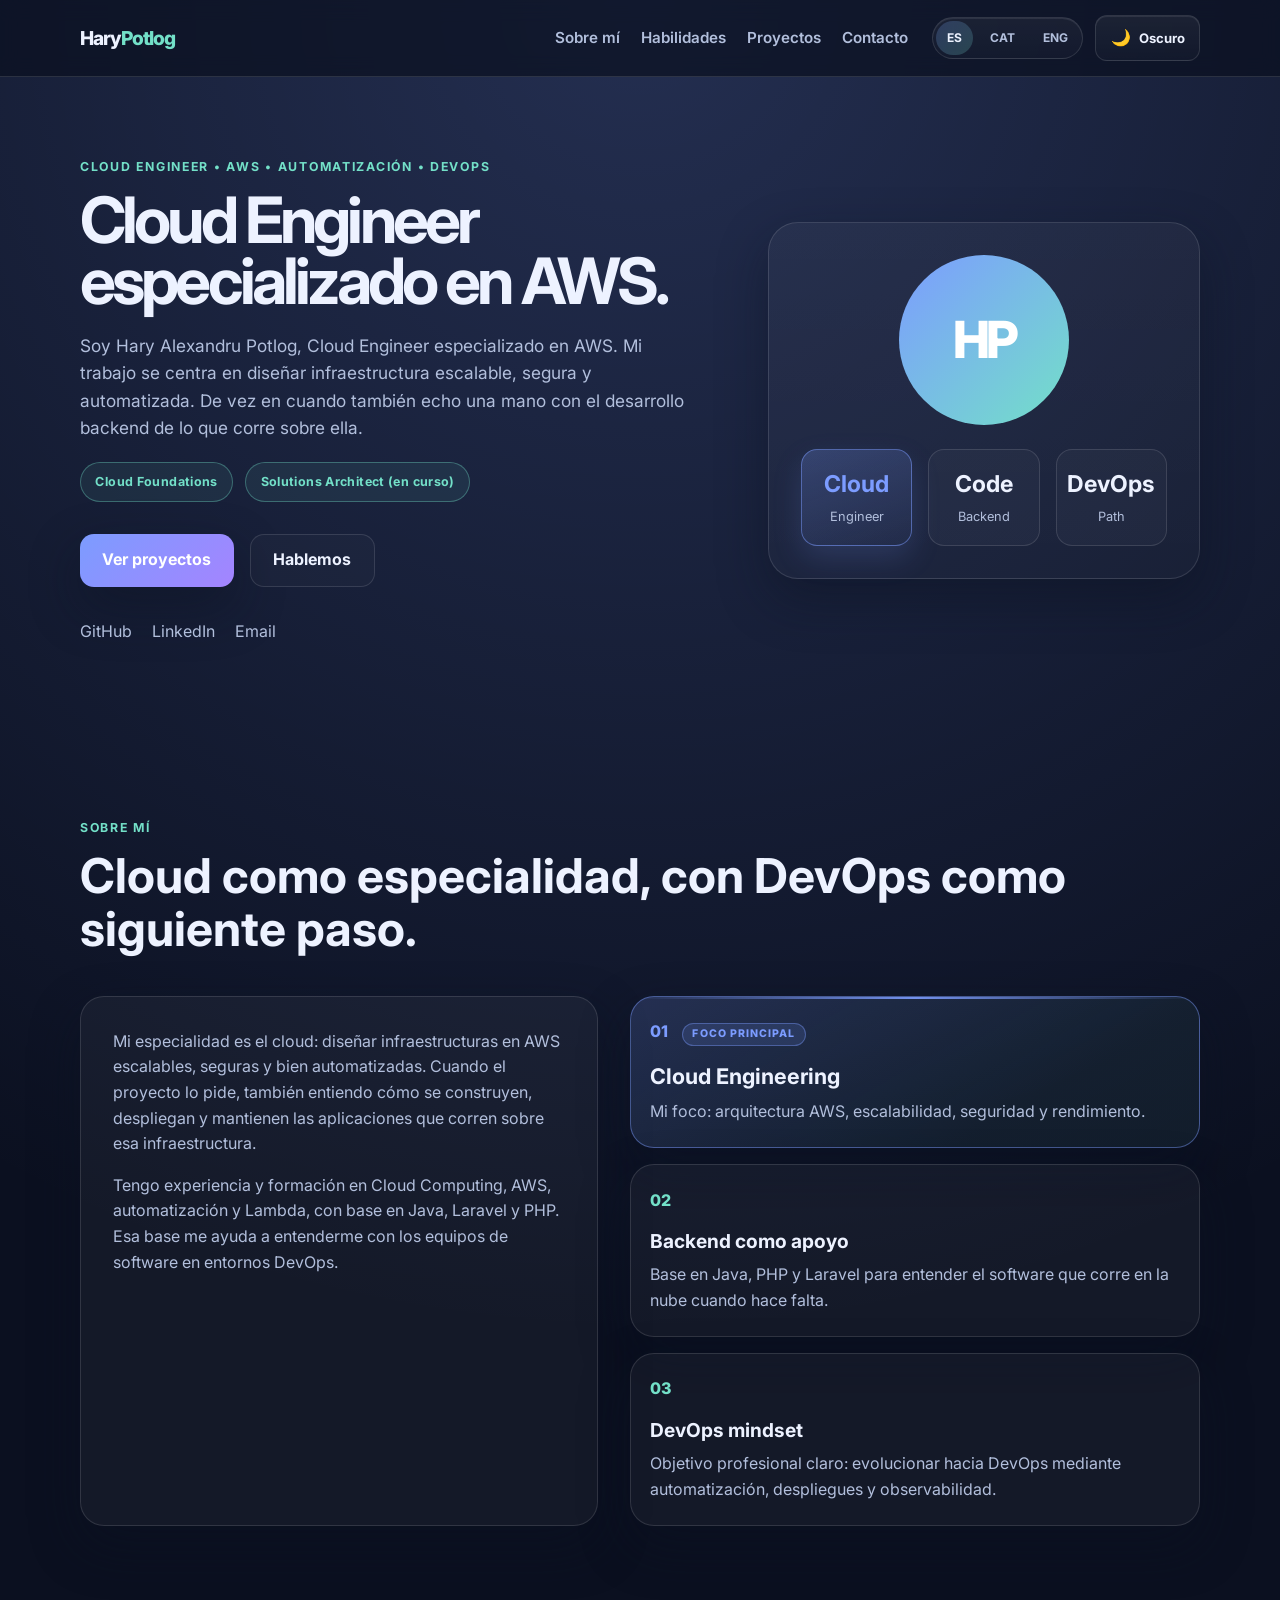
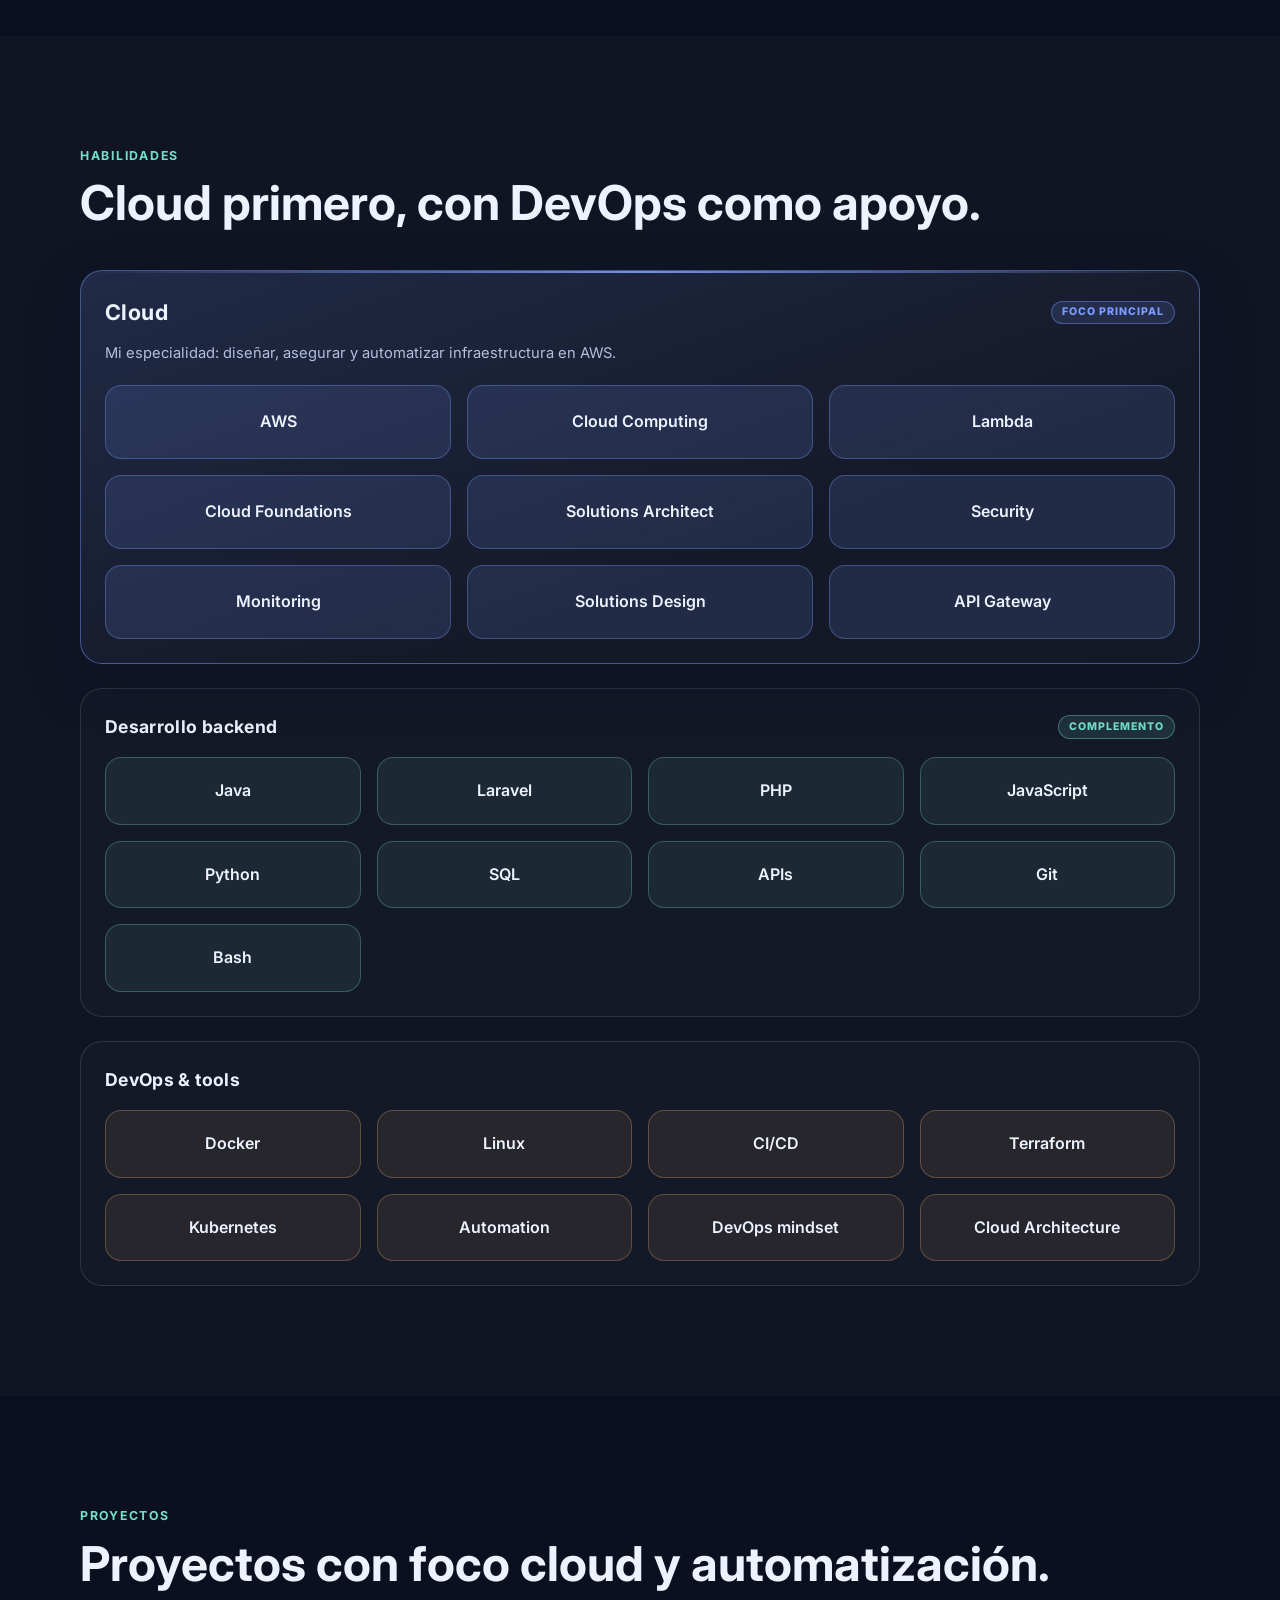
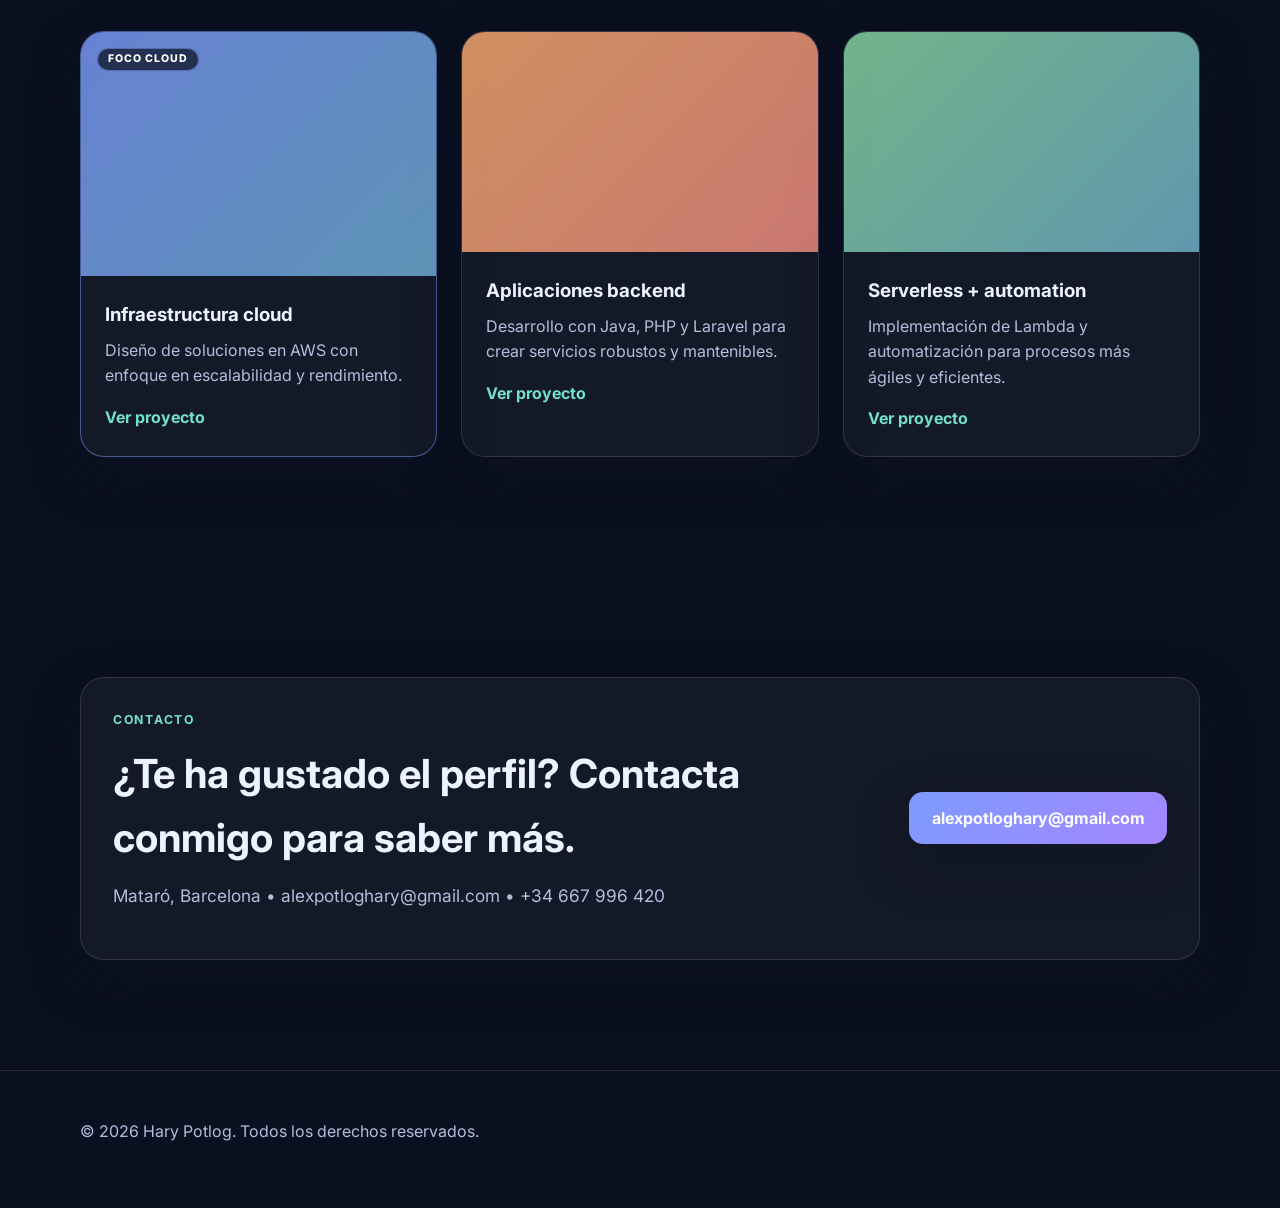
==== index.html @ 7d35f684 "Cambiado mensaje" ====
<!DOCTYPE html>
<html lang="es">
  <head>
    <meta charset="UTF-8" />
    <meta name="viewport" content="width=device-width, initial-scale=1.0" />
    <title>Hary Potlog | Cloud Engineer</title>
    <meta
      name="description"
      content="Portfolio personal de Hary Alexandru Potlog, Cloud Engineer especializado en AWS, con experiencia en automatización y evolución hacia DevOps."
    />
    <link rel="preconnect" href="https://fonts.googleapis.com" />
    <link rel="preconnect" href="https://fonts.gstatic.com" crossorigin />
    <link
      href="https://fonts.googleapis.com/css2?family=Inter:wght@400;500;600;700;800&display=swap"
      rel="stylesheet"
    />
    <link rel="stylesheet" href="styles.css" />
  </head>
  <body>
    <header class="site-header">
      <nav class="nav container">
        <a href="#inicio" class="brand">Hary<span>Potlog</span></a>

        <div class="nav-right">
          <div class="nav-links">
            <a href="#sobre-mi" data-i18n="nav.about">Sobre mí</a>
            <a href="#habilidades" data-i18n="nav.skills">Habilidades</a>
            <a href="#proyectos" data-i18n="nav.projects">Proyectos</a>
            <a href="#contacto" data-i18n="nav.contact">Contacto</a>
          </div>

          <div class="nav-actions">
            <div class="lang-switch" aria-label="Selector de idioma">
              <button class="lang-btn" type="button" data-lang="es" aria-label="Español">ES</button>
              <button class="lang-btn is-active" type="button" data-lang="ca" aria-label="Català">CAT</button>
              <button class="lang-btn" type="button" data-lang="en" aria-label="English">ENG</button>
            </div>

            <button class="theme-toggle" type="button" aria-label="Cambiar tema" aria-pressed="false">
              <span class="theme-icon" aria-hidden="true">🌙</span>
              <span class="theme-label">Oscuro</span>
            </button>
            <button class="nav-toggle" aria-label="Abrir menú" type="button">☰</button>
          </div>
        </div>
      </nav>
    </header>

    <main id="inicio">
      <section class="hero">
        <div class="container hero-content">
          <div class="hero-text">
            <p class="eyebrow" data-i18n="hero.eyebrow">Cloud Engineer • AWS • Automatización • DevOps</p>
            <h1 data-i18n="hero.title">Cloud Engineer especializado en AWS.</h1>
            <p class="lead" data-i18n="hero.lead">
              Soy Hary Alexandru Potlog, Cloud Engineer especializado en AWS. Mi trabajo se centra en diseñar infraestructura escalable, segura y automatizada. De vez en cuando también echo una mano con el desarrollo backend de lo que corre sobre ella.
            </p>

            <div class="mini-badges">
              <span data-i18n="hero.badge1">Cloud Foundations</span>
              <span data-i18n="hero.badge2">Solutions Architect (en curso)</span>
            </div>

            <div class="hero-actions">
              <a href="#proyectos" class="btn btn-primary" data-i18n="hero.buttonProjects">Ver proyectos</a>
              <a href="#contacto" class="btn btn-secondary" data-i18n="hero.buttonContact">Hablemos</a>
            </div>

            <ul class="socials">
              <li><a href="https://github.com/Alex-Potlog" target="_blank" rel="noreferrer">GitHub</a></li>
              <li><a href="https://www.linkedin.com/in/hary-alexandru-potlog-potlog-26a7382b4" target="_blank" rel="noreferrer">LinkedIn</a></li>
              <li><a href="mailto:alexpotloghary@gmail.com" data-i18n="hero.email">Email</a></li>
            </ul>
          </div>

          <div class="hero-card">
            <div class="avatar">
              <span>HP</span>
            </div>
            <div class="card-metrics">
              <div class="is-featured">
                <strong data-i18n="metric1Title">Cloud</strong>
                <span data-i18n="metric1Text">Engineer</span>
              </div>
              <div>
                <strong data-i18n="metric2Title">Code</strong>
                <span data-i18n="metric2Text">Backend</span>
              </div>
              <div>
                <strong data-i18n="metric3Title">DevOps</strong>
                <span data-i18n="metric3Text">Path</span>
              </div>
            </div>
          </div>
        </div>
      </section>

      <section id="sobre-mi" class="section">
        <div class="container">
          <div class="section-heading">
            <p class="eyebrow" data-i18n="about.eyebrow">Sobre mí</p>
            <h2 data-i18n="about.title">Cloud como especialidad, con DevOps como siguiente paso.</h2>
          </div>

          <div class="about-grid">
            <div class="about-card">
              <p data-i18n="about.p1">
                Mi especialidad es el cloud: diseñar infraestructuras en AWS escalables, seguras y bien automatizadas. Cuando el proyecto lo pide, también entiendo cómo se construyen, despliegan y mantienen las aplicaciones que corren sobre esa infraestructura.
              </p>
              <p data-i18n="about.p2">
                Tengo experiencia y formación en Cloud Computing, AWS, automatización y Lambda, con base en Java, Laravel y PHP. Esa base me ayuda a entenderme con los equipos de software en entornos DevOps.
              </p>
            </div>

            <div class="about-list">
              <div class="is-featured">
                <span class="about-index">01</span>
                <span class="tag" data-i18n="about.card1Tag">Foco principal</span>
                <h3 data-i18n="about.card1Title">Cloud Engineering</h3>
                <p data-i18n="about.card1Text">Mi foco: arquitectura AWS, escalabilidad, seguridad y rendimiento.</p>
              </div>
              <div>
                <span class="about-index">02</span>
                <h3 data-i18n="about.card2Title">Backend como apoyo</h3>
                <p data-i18n="about.card2Text">Base en Java, PHP y Laravel para entender el software que corre en la nube cuando hace falta.</p>
              </div>
              <div>
                <span class="about-index">03</span>
                <h3 data-i18n="about.card3Title">DevOps mindset</h3>
                <p data-i18n="about.card3Text">Objetivo profesional claro: evolucionar hacia DevOps mediante automatización, despliegues y observabilidad.</p>
              </div>
            </div>
          </div>
        </div>
      </section>

      <section id="habilidades" class="section alt">
        <div class="container">
          <div class="section-heading">
            <p class="eyebrow" data-i18n="skills.eyebrow">Habilidades</p>
            <h2 data-i18n="skills.title">Cloud primero, con DevOps como apoyo.</h2>
          </div>

          <div class="skills-groups">
            <div class="skill-group is-featured">
              <div class="skill-group-head">
                <h3 data-i18n="skills.groupCloud">Cloud</h3>
                <span class="tag" data-i18n="skills.cloudTag">Foco principal</span>
              </div>
              <p class="skill-group-note" data-i18n="skills.cloudNote">Mi especialidad: diseñar, asegurar y automatizar infraestructura en AWS.</p>
              <div class="skills-grid skills-grid--featured">
                <div class="skill cloud"><span>AWS</span></div>
                <div class="skill cloud"><span>Cloud Computing</span></div>
                <div class="skill cloud"><span>Lambda</span></div>
                <div class="skill cloud"><span>Cloud Foundations</span></div>
                <div class="skill cloud"><span>Solutions Architect</span></div>
                <div class="skill cloud"><span>Security</span></div>
                <div class="skill cloud"><span>Monitoring</span></div>
                <div class="skill cloud"><span>Solutions Design</span></div>
                <div class="skill cloud"><span>API Gateway</span></div>
              </div>
            </div>

            <div class="skill-group">
              <div class="skill-group-head">
                <h3 data-i18n="skills.groupCode">Desarrollo backend</h3>
                <span class="tag tag--alt" data-i18n="skills.codeTag">Complemento</span>
              </div>
              <div class="skills-grid">
                <div class="skill code"><span>Java</span></div>
                <div class="skill code"><span>Laravel</span></div>
                <div class="skill code"><span>PHP</span></div>
                <div class="skill code"><span>JavaScript</span></div>
                <div class="skill code"><span>Python</span></div>
                <div class="skill code"><span>SQL</span></div>
                <div class="skill code"><span>APIs</span></div>
                <div class="skill code"><span>Git</span></div>
                <div class="skill code"><span>Bash</span></div>
              </div>
            </div>

            <div class="skill-group">
              <div class="skill-group-head">
                <h3 data-i18n="skills.groupTools">DevOps & tools</h3>
              </div>
              <div class="skills-grid">
                <div class="skill tools"><span>Docker</span></div>
                <div class="skill tools"><span>Linux</span></div>
                <div class="skill tools"><span>CI/CD</span></div>
                <div class="skill tools"><span>Terraform</span></div>
                <div class="skill tools"><span>Kubernetes</span></div>
                <div class="skill tools"><span>Automation</span></div>
                <div class="skill tools"><span>DevOps mindset</span></div>
                <div class="skill tools"><span>Cloud Architecture</span></div>
              </div>
            </div>
          </div>
        </div>
      </section>

      <section id="proyectos" class="section">
        <div class="container">
          <div class="section-heading">
            <p class="eyebrow" data-i18n="projects.eyebrow">Proyectos</p>
            <h2 data-i18n="projects.title">Proyectos con foco cloud y automatización.</h2>
          </div>

          <div class="projects-grid">
            <article class="project-card is-featured">
              <div class="project-thumb thumb-one">
                <span class="tag thumb-tag" data-i18n="projects.card1Tag">Foco cloud</span>
              </div>
              <div class="project-body">
                <h3 data-i18n="projects.card1Title">Infraestructura cloud</h3>
                <p data-i18n="projects.card1Text">Diseño de soluciones en AWS con enfoque en escalabilidad y rendimiento.</p>
                <a href="#" data-i18n="projects.cardLink">Ver proyecto</a>
              </div>
            </article>

            <article class="project-card">
              <div class="project-thumb thumb-two"></div>
              <div class="project-body">
                <h3 data-i18n="projects.card2Title">Aplicaciones backend</h3>
                <p data-i18n="projects.card2Text">Desarrollo con Java, PHP y Laravel para crear servicios robustos y mantenibles.</p>
                <a href="#" data-i18n="projects.cardLink">Ver proyecto</a>
              </div>
            </article>

            <article class="project-card">
              <div class="project-thumb thumb-three"></div>
              <div class="project-body">
                <h3 data-i18n="projects.card3Title">Serverless + automation</h3>
                <p data-i18n="projects.card3Text">Implementación de Lambda y automatización para procesos más ágiles y eficientes.</p>
                <a href="#" data-i18n="projects.cardLink">Ver proyecto</a>
              </div>
            </article>
          </div>
        </div>
      </section>

      <section id="contacto" class="section contact">
        <div class="container contact-box">
          <div>
            <p class="eyebrow" data-i18n="contact.eyebrow">Contacto</p>
            <h2 data-i18n="contact.title">¿Te ha interesado mi perfil? Contacta conmigo para saber más.</h2>
            <p class="lead" style="margin-top: 0.75rem; color: var(--muted);">
              Mataró, Barcelona • <a href="mailto:alexpotloghary@gmail.com">alexpotloghary@gmail.com</a> • <a href="tel:+34667996420">+34 667 996 420</a>
            </p>
          </div>
          <a href="mailto:alexpotloghary@gmail.com" class="btn btn-primary" data-i18n="contact.emailButton">alexpotloghary@gmail.com</a>
        </div>
      </section>
    </main>

    <footer class="site-footer">
      <div class="container">
        <p><span data-i18n="footer.text">©</span> <span id="year"></span> Hary Potlog. <span data-i18n="footer.rights">Todos los derechos reservados.</span></p>
      </div>
    </footer>

    <script src="script.js?v=5"></script>
  </body>
</html>
---- styles.css ----
:root {
  --bg: #0b1020;
  --bg-soft: #111a2d;
  --card: rgba(255, 255, 255, 0.04);
  --card-strong: #141d32;
  --text: #edf2ff;
  --muted: #b2bfdc;
  --primary: #7c9cff;
  --secondary: #73e0c8;
  --border: rgba(255, 255, 255, 0.12);
  --shadow: 0 20px 50px rgba(12, 18, 34, 0.45);
  --shadow-hover: 0 30px 70px rgba(12, 18, 34, 0.55);
  --header-bg: rgba(11, 16, 32, 0.7);
  --section-alt: rgba(255,255,255,0.02);
  --button-secondary-bg: rgba(255,255,255,0.02);
  --button-secondary-border: rgba(255,255,255,0.12);
}

body.light-theme {
  --bg: #f4f7fb;
  --bg-soft: #edf4ff;
  --card: rgba(255,255,255,0.9);
  --card-strong: #ffffff;
  --text: #111827;
  --muted: #475569;
  --primary: #2f5ef7;
  --secondary: #0ea5a4;
  --border: rgba(15, 23, 42, 0.12);
  --shadow: 0 18px 40px rgba(15, 23, 42, 0.12);
  --shadow-hover: 0 26px 55px rgba(15, 23, 42, 0.18);
  --header-bg: rgba(255,255,255,0.8);
  --section-alt: rgba(148,163,184,0.08);
  --button-secondary-bg: rgba(148,163,184,0.08);
  --button-secondary-border: rgba(15,23,42,0.12);
}

* { box-sizing: border-box; }
html { scroll-behavior: smooth; }
body {
  margin: 0;
  font-family: "Inter", sans-serif;
  background: radial-gradient(circle at top, rgba(124, 156, 255, 0.22), transparent 30%), var(--bg);
  color: var(--text);
  line-height: 1.6;
  transition: background 0.2s ease, color 0.2s ease;
}
img { max-width: 100%; display: block; }
button, input, textarea, select { font: inherit; }
a { color: inherit; text-decoration: none; }

.container { width: min(1120px, calc(100% - 2rem)); margin: 0 auto; }
.section { padding: 110px 0; }
.alt { background: var(--section-alt); }
.eyebrow {
  margin: 0 0 0.75rem; color: var(--secondary); font-weight: 700; text-transform: uppercase;
  letter-spacing: 0.14em; font-size: 0.77rem;
}
.section-heading { margin-bottom: 2.5rem; }
.section-heading h2 { font-size: clamp(2rem, 5vw, 3rem); margin: 0; line-height: 1.1; }

.tag {
  display: inline-flex; align-items: center; gap: 0.3rem;
  padding: 0.28rem 0.6rem; border-radius: 999px;
  border: 1px solid rgba(124, 156, 255, 0.4);
  background: rgba(124, 156, 255, 0.14);
  color: var(--primary);
  font-size: 0.66rem; font-weight: 800; letter-spacing: 0.1em;
  text-transform: uppercase; white-space: nowrap; line-height: 1.2;
}
.tag--alt {
  border-color: rgba(115, 224, 200, 0.4);
  background: rgba(115, 224, 200, 0.12);
  color: var(--secondary);
}

.site-header {
  position: sticky; top: 0; z-index: 20; backdrop-filter: blur(10px);
  background: var(--header-bg); border-bottom: 1px solid var(--border);
}
.nav {
  display: flex; align-items: center; justify-content: space-between; min-height: 76px; position: relative;
}
.brand { font-size: 1.2rem; font-weight: 800; letter-spacing: -0.05em; }
.brand span { color: var(--secondary); }

.nav-right {
  display: flex;
  align-items: center;
  justify-content: flex-end;
  gap: 1rem;
  margin-left: auto;
}

.nav-actions {
  display: flex; align-items: center; gap: 0.75rem;
}

.lang-switch {
  display: inline-flex;
  align-items: center;
  gap: 0.35rem;
  background: linear-gradient(180deg, rgba(255,255,255,0.05), rgba(255,255,255,0.02));
  border: 1px solid var(--border);
  border-radius: 999px;
  padding: 0.2rem;
  box-shadow: inset 0 1px 0 rgba(255,255,255,0.08);
}

.lang-btn {
  border: none;
  background: transparent;
  color: var(--muted);
  font-weight: 700;
  font-size: 0.75rem;
  padding: 0.45rem 0.7rem;
  border-radius: 999px;
  cursor: pointer;
  transition: all 0.2s ease;
}

.lang-btn.is-active {
  background: linear-gradient(135deg, rgba(124,156,255,0.22), rgba(115,224,200,0.22));
  color: var(--text);
}

.nav-links {
  display: flex;
  gap: 1.3rem;
  align-items: center;
  margin-right: 0.5rem;
}
.nav-links a {
  color: var(--muted);
  transition: color 0.2s ease;
  font-size: 0.95rem;
  font-weight: 600;
}
.nav-links a:hover { color: var(--text); }

.nav-toggle,
.theme-toggle {
  display: inline-flex; align-items: center; justify-content: center; gap: 0.5rem; border-radius: 12px;
  border: 1px solid var(--border); color: var(--text); background: linear-gradient(180deg, rgba(255,255,255,0.06), rgba(255,255,255,0.02));
  cursor: pointer; box-shadow: inset 0 1px 0 rgba(255,255,255,0.08); transition: transform 0.2s ease, background 0.2s ease, border-color 0.2s ease;
}
.nav-toggle:hover, .theme-toggle:hover { transform: translateY(-1px); }
.nav-toggle {
  display: none; font-size: 1.5rem; padding: 0.35rem 0.7rem;
}
.theme-toggle { padding: 0.55rem 0.9rem; font-size: 0.82rem; font-weight: 700; }
.theme-icon { font-size: 1rem; }

.hero { padding: 5rem 0 4rem; }
.hero-content { display: grid; grid-template-columns: 1.2fr 0.8fr; gap: 2.5rem; align-items: center; }
.hero-text h1 { margin: 0; font-size: clamp(2.7rem, 5vw, 5rem); line-height: 0.96; letter-spacing: -0.06em; }
.lead { max-width: 620px; color: var(--muted); font-size: 1.08rem; margin-top: 1.25rem; }

.mini-badges { display: flex; flex-wrap: wrap; gap: 0.75rem; margin-top: 1.25rem; }
.mini-badges span {
  display: inline-flex; align-items: center; border: 1px solid rgba(115,224,200,0.35);
  background: rgba(115,224,200,0.08); color: var(--secondary); padding: 0.55rem 0.9rem; border-radius: 999px;
  font-size: 0.78rem; font-weight: 700; letter-spacing: 0.03em;
}

.hero-actions { display: flex; flex-wrap: wrap; gap: 1rem; margin-top: 2rem; }
.btn {
  display: inline-flex; align-items: center; justify-content: center; min-height: 52px; padding: 0.8rem 1.4rem;
  border-radius: 14px; font-weight: 700; transition: transform 0.2s ease, opacity 0.2s ease;
}
.btn:hover { transform: translateY(-1px); }
.btn-primary { background: linear-gradient(135deg, var(--primary), #a484ff); color: #fff; box-shadow: var(--shadow); }
.btn-secondary { border: 1px solid var(--button-secondary-border); color: var(--text); background: var(--button-secondary-bg); }

.socials { list-style: none; padding: 0; margin: 2rem 0 0; display: flex; flex-wrap: wrap; gap: 1.25rem; color: var(--muted); }
.socials a:hover { color: var(--text); }

.hero-card {
  background: linear-gradient(180deg, rgba(255,255,255,0.04), rgba(255,255,255,0.02)); border: 1px solid var(--border);
  border-radius: 30px; padding: 2rem; box-shadow: var(--shadow);
}
.avatar {
  width: 170px; height: 170px; border-radius: 50%; margin: 0 auto 1.5rem; display: grid; place-items: center;
  background: linear-gradient(135deg, var(--primary), var(--secondary)); color: white; font-weight: 800; font-size: 3.2rem;
  letter-spacing: -0.08em;
}
.card-metrics { display: grid; grid-template-columns: repeat(3, 1fr); gap: 1rem; text-align: center; }
.card-metrics div { padding: 1rem 0.5rem; border-radius: 16px; background: rgba(255,255,255,0.03); border: 1px solid var(--border); }
.card-metrics strong { display: block; font-size: 1.45rem; }
.card-metrics span { color: var(--muted); font-size: 0.8rem; }
.card-metrics div.is-featured {
  background: linear-gradient(160deg, rgba(124,156,255,0.24), rgba(124,156,255,0.06));
  border-color: rgba(124,156,255,0.5);
  box-shadow: 0 12px 30px rgba(124,156,255,0.16);
}
.card-metrics div.is-featured strong { color: var(--primary); }

.about-grid { display: grid; grid-template-columns: 1fr 1.1fr; gap: 2rem; }
.about-card, .about-list div, .project-card, .contact-box {
  background: var(--card); border: 1px solid var(--border); border-radius: 24px; box-shadow: var(--shadow);
}
.about-card { padding: 2rem; color: var(--muted); }
.about-card p { margin-top: 0; }
.about-list { display: grid; gap: 1rem; }
.about-list div { padding: 1.4rem 1.2rem; position: relative; overflow: hidden; }
.about-list .about-index { color: var(--secondary); font-weight: 800; }
.about-list .tag { margin-left: 0.6rem; }
.about-list div.is-featured {
  background: linear-gradient(150deg, rgba(124,156,255,0.18), rgba(115,224,200,0.06) 70%);
  border-color: rgba(124,156,255,0.45);
}
.about-list div.is-featured::before {
  content: ""; position: absolute; inset: 0 0 auto; height: 2px;
  background: linear-gradient(90deg, transparent, rgba(124,156,255,0.9), transparent);
}
.about-list div.is-featured .about-index { color: var(--primary); }
.about-list div.is-featured h3 { font-size: 1.35rem; }
.about-list h3 { margin: 0.8rem 0 0.35rem; font-size: 1.2rem; }
.about-list p { margin: 0; color: var(--muted); }

.skills-groups { display: grid; gap: 1.5rem; }
.skill-group { background: rgba(255,255,255,0.02); border: 1px solid var(--border); border-radius: 22px; padding: 1.5rem; }
.skill-group-head { display: flex; flex-wrap: wrap; align-items: center; justify-content: space-between; gap: 0.5rem 1rem; margin-bottom: 1rem; }
.skill-group h3 { margin: 0; font-size: 1.1rem; letter-spacing: 0.02em; }
.skill-group-note { margin: -0.25rem 0 1.25rem; color: var(--muted); font-size: 0.92rem; }
.skill-group.is-featured {
  position: relative; overflow: hidden; box-shadow: var(--shadow);
  border-color: rgba(124,156,255,0.45);
  background: linear-gradient(160deg, rgba(124,156,255,0.16), rgba(255,255,255,0.02) 65%);
}
.skill-group.is-featured::before {
  content: ""; position: absolute; inset: 0 0 auto; height: 2px;
  background: linear-gradient(90deg, transparent, rgba(124,156,255,0.9), transparent);
}
.skill-group.is-featured h3 { font-size: 1.35rem; }
.skills-grid { display: grid; grid-template-columns: repeat(4, minmax(140px, 1fr)); gap: 1rem; }
.skills-grid--featured { grid-template-columns: repeat(3, minmax(0, 1fr)); }
.skills-grid--featured .skill { padding: 1.45rem 1rem; font-size: 1rem; }
.skill {
  padding: 1.25rem 1rem; text-align: center; border: 1px solid var(--border); border-radius: 16px;
  background: rgba(255,255,255,0.03); color: var(--text); font-weight: 600; transition: transform 0.2s ease, border-color 0.2s ease;
}
.skill:hover { transform: translateY(-2px); border-color: rgba(255,255,255,0.18); }
.skill.cloud { background: rgba(124, 156, 255, 0.08); border-color: rgba(124, 156, 255, 0.28); }
.skill-group.is-featured .skill.cloud { background: rgba(124, 156, 255, 0.14); border-color: rgba(124, 156, 255, 0.34); }
.skill.code { background: rgba(122, 224, 200, 0.08); border-color: rgba(122, 224, 200, 0.28); }
.skill.tools { background: rgba(255, 184, 108, 0.08); border-color: rgba(255, 184, 108, 0.28); }

.projects-grid { display: grid; grid-template-columns: repeat(3, minmax(240px, 1fr)); gap: 1.5rem; }
.project-card { overflow: hidden; }
.project-card.is-featured { border-color: rgba(124,156,255,0.5); box-shadow: var(--shadow); }
.project-card.is-featured .project-thumb { height: 244px; }
.project-thumb { height: 220px; background-size: cover; background-position: center; position: relative; }
.thumb-tag {
  position: absolute; top: 1rem; left: 1rem;
  background: rgba(11,16,32,0.72); color: #fff;
  border-color: rgba(124,156,255,0.55);
  backdrop-filter: blur(6px);
}
body.light-theme .thumb-tag { background: rgba(255,255,255,0.85); color: var(--text); }
.thumb-one { background: linear-gradient(135deg, rgba(124,156,255,0.8), rgba(115,224,200,0.7)); }
.thumb-two { background: linear-gradient(135deg, rgba(255,174,110,0.8), rgba(240,114,153,0.8)); }
.thumb-three { background: linear-gradient(135deg, rgba(137,220,162,0.8), rgba(92,148,255,0.8)); }
.project-body { padding: 1.5rem; }
.project-body h3 { margin: 0 0 0.5rem; }
.project-body p { margin: 0 0 1rem; color: var(--muted); }
.project-body a { color: var(--secondary); font-weight: 700; }

.contact-box { padding: 2rem; display: flex; align-items: center; justify-content: space-between; gap: 1rem; }
.contact-box h2 { margin: 0; font-size: clamp(1.7rem, 4vw, 2.5rem); }
.site-footer { padding: 2rem 0 3rem; color: var(--muted); border-top: 1px solid var(--border); }

@media (max-width: 900px) {
  .hero-content, .about-grid, .projects-grid { grid-template-columns: 1fr; }
  .skills-grid, .skills-grid--featured { grid-template-columns: repeat(2, minmax(140px, 1fr)); }
  .project-card.is-featured .project-thumb { height: 220px; }
}

@media (max-width: 700px) {
  .nav {
    flex-wrap: wrap;
    row-gap: 0.75rem;
    padding: 0.5rem 0;
  }

  .nav-right {
    width: 100%;
    justify-content: space-between;
  }

  .nav-links {
    position: absolute; left: 1rem; right: 1rem; top: 76px; display: none; flex-direction: column; padding: 1rem;
    border: 1px solid var(--border); border-radius: 16px; background: rgba(11, 16, 32, 0.96);
  }

  body.light-theme .nav-links { background: rgba(255,255,255,0.96); }
  .nav-links.open { display: flex; }
  .nav-toggle { display: inline-flex; }
  .nav-actions { margin-left: auto; margin-right: 0; }
  .theme-toggle { padding: 0.5rem 0.7rem; font-size: 0.72rem; }
  .theme-label { display: none; }
  .contact-box { flex-direction: column; align-items: flex-start; }
  .hero { padding-top: 3.5rem; }
}

/* Animaciones */
@keyframes fade-up {
  from { opacity: 0; transform: translateY(26px); }
  to { opacity: 1; transform: none; }
}

@keyframes fade-in-scale {
  from { opacity: 0; transform: translateY(26px) scale(0.97); }
  to { opacity: 1; transform: none; }
}

@keyframes fade-down {
  from { opacity: 0; transform: translateY(-12px); }
  to { opacity: 1; transform: none; }
}

@keyframes float {
  0%, 100% { transform: translateY(0); }
  50% { transform: translateY(-8px); }
}

@keyframes gradient-shift {
  0%, 100% { background-position: 0% 50%; }
  50% { background-position: 100% 50%; }
}

.site-header { animation: fade-down 0.6s ease both; }

.hero-text > * { animation: fade-up 0.7s cubic-bezier(0.2, 0.7, 0.2, 1) both; }
.hero-text > :nth-child(1) { animation-delay: 0.05s; }
.hero-text > :nth-child(2) { animation-delay: 0.12s; }
.hero-text > :nth-child(3) { animation-delay: 0.19s; }
.hero-text > :nth-child(4) { animation-delay: 0.26s; }
.hero-text > :nth-child(5) { animation-delay: 0.33s; }
.hero-text > :nth-child(6) { animation-delay: 0.4s; }

.hero-card { animation: fade-in-scale 0.9s cubic-bezier(0.2, 0.7, 0.2, 1) 0.25s both; }
.avatar { animation: float 6s ease-in-out infinite; }

.reveal { opacity: 0; }
.reveal.is-visible {
  animation: fade-up 0.65s cubic-bezier(0.2, 0.7, 0.2, 1) var(--reveal-delay, 0ms) both;
}

.nav-links a { position: relative; }
.nav-links a::after {
  content: "";
  position: absolute;
  left: 0;
  bottom: -5px;
  width: 100%;
  height: 2px;
  border-radius: 2px;
  background: linear-gradient(90deg, var(--primary), var(--secondary));
  transform: scaleX(0);
  transform-origin: left;
  transition: transform 0.25s ease;
}
.nav-links a:hover::after,
.nav-links a:focus-visible::after { transform: scaleX(1); }

.btn-primary:hover { box-shadow: var(--shadow-hover); }

.about-list div {
  transition: transform 0.3s ease, border-color 0.3s ease, box-shadow 0.3s ease;
}
.about-list div:hover {
  transform: translateY(-3px);
  border-color: rgba(124, 156, 255, 0.4);
  box-shadow: var(--shadow-hover);
}

.skill:hover { box-shadow: var(--shadow-hover); }

.project-card {
  transition: transform 0.35s ease, border-color 0.35s ease, box-shadow 0.35s ease;
}
.project-card:hover {
  transform: translateY(-6px);
  border-color: rgba(124, 156, 255, 0.45);
  box-shadow: var(--shadow-hover);
}
.project-thumb {
  background-size: 200% 200%;
  animation: gradient-shift 10s ease-in-out infinite;
  transition: transform 0.5s ease;
}
.project-card:hover .project-thumb { transform: scale(1.05); }

@media (prefers-reduced-motion: reduce) {
  html { scroll-behavior: auto; }
  *, *::before, *::after {
    animation-duration: 0.01ms !important;
    animation-iteration-count: 1 !important;
    transition-duration: 0.01ms !important;
    transition-delay: 0ms !important;
  }
  .reveal { opacity: 1; transform: none; }
}
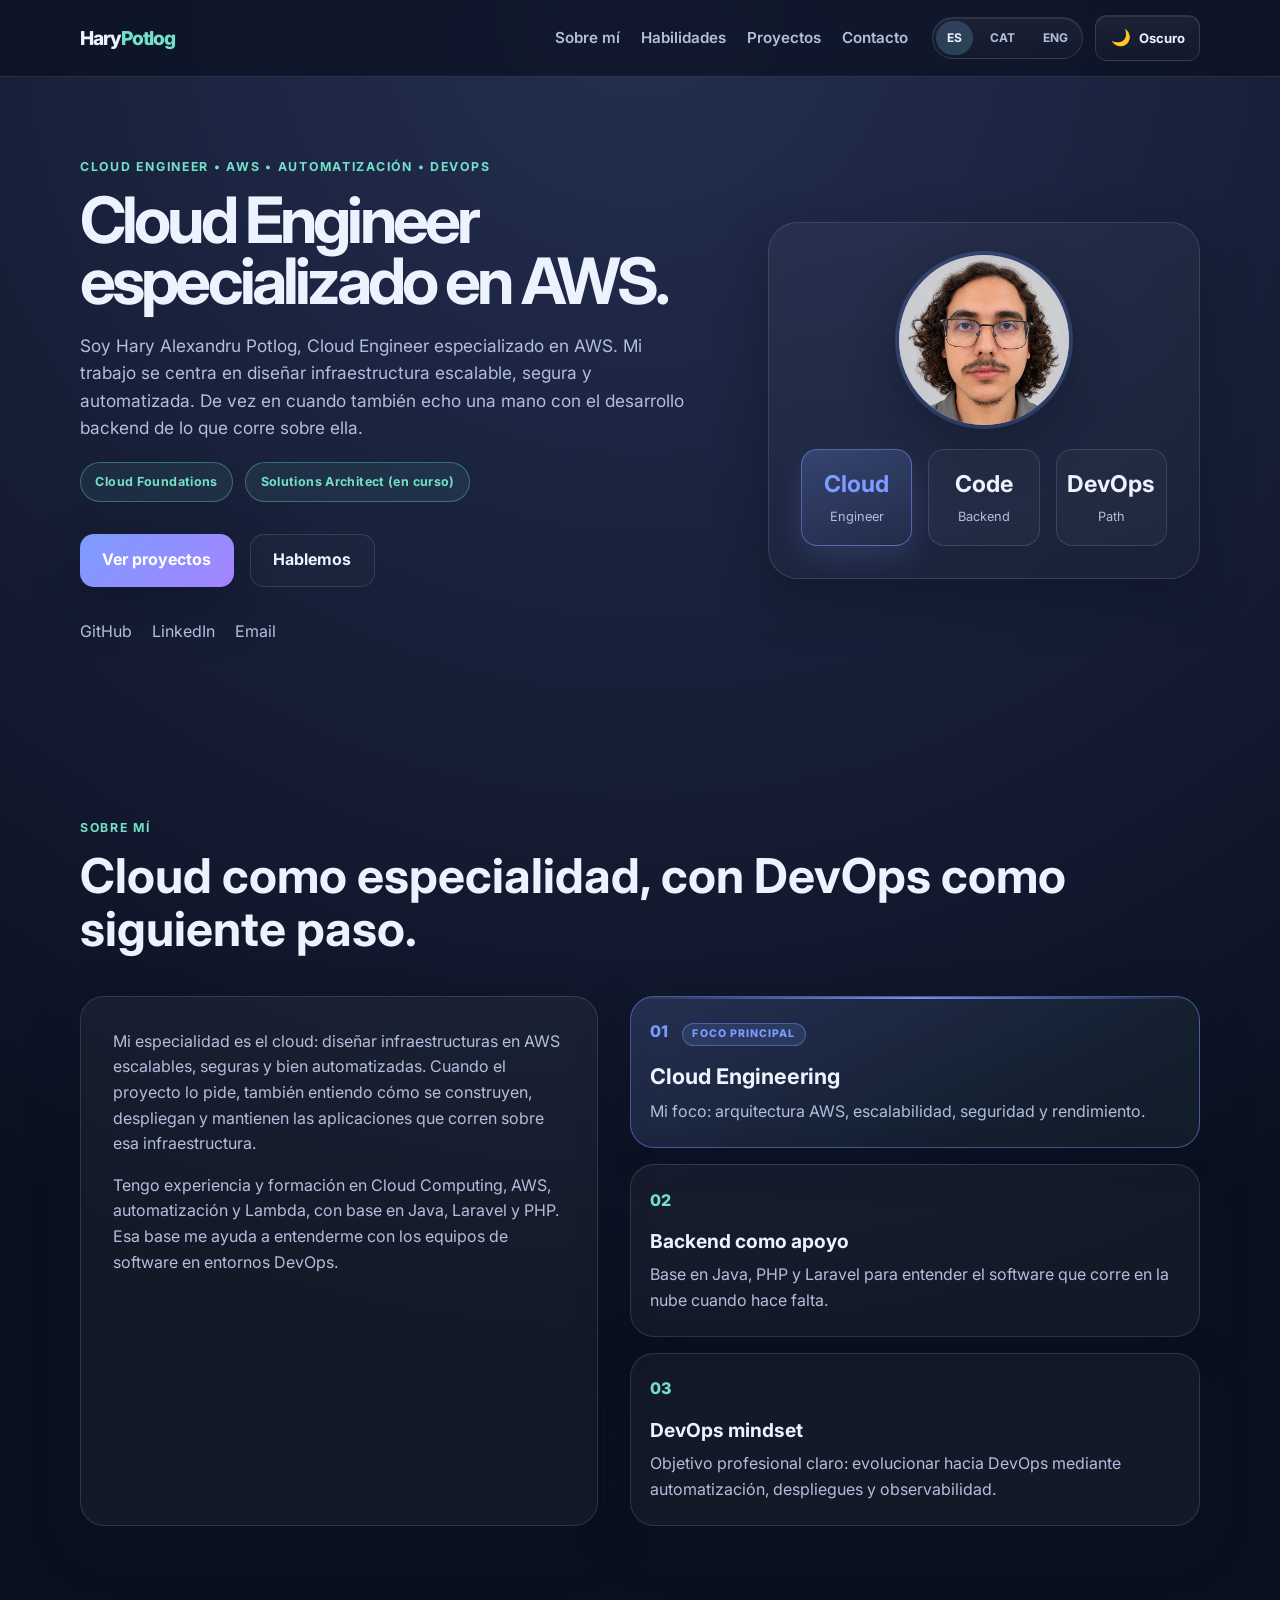
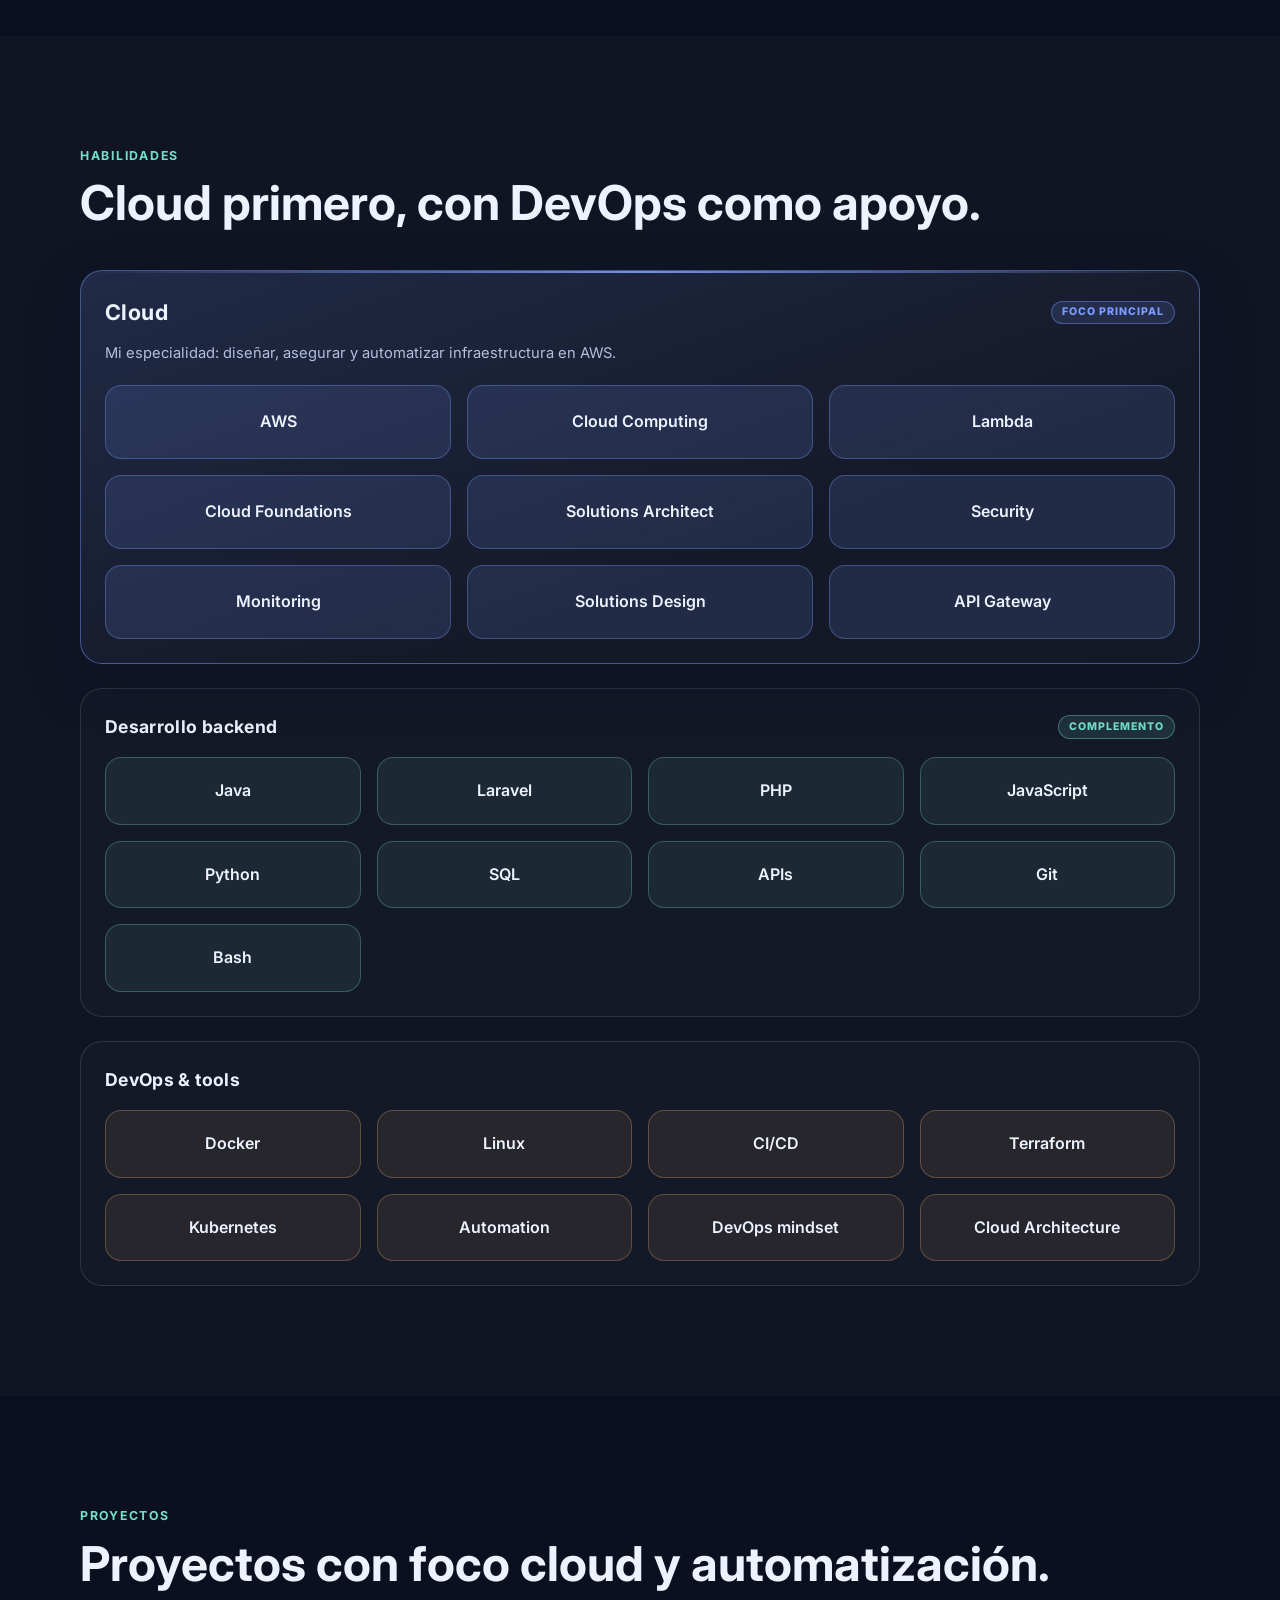
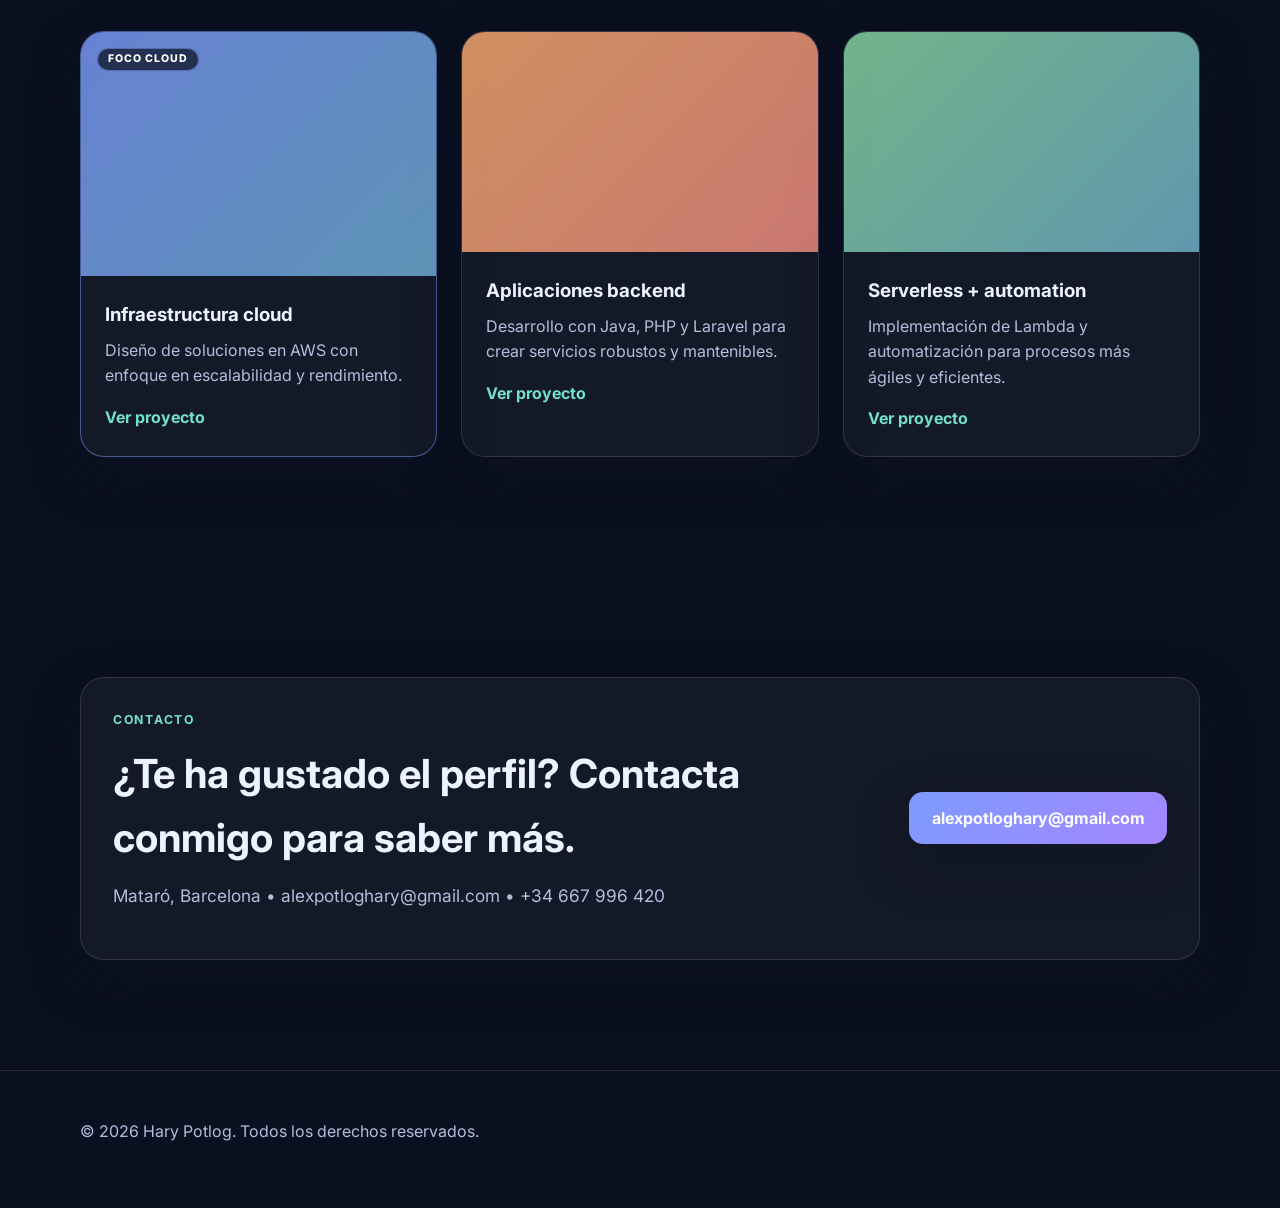
==== commit 420763cf: "Added profile picture" ====
--- a/index.html
+++ b/index.html
@@ -75,7 +75,7 @@
 
           <div class="hero-card">
             <div class="avatar">
-              <span>HP</span>
+              <img src="assets/profile.jpg" alt="Retrato de Hary Alexandru Potlog" />
             </div>
             <div class="card-metrics">
               <div class="is-featured">
--- a/styles.css
+++ b/styles.css
@@ -179,10 +179,11 @@
   border-radius: 30px; padding: 2rem; box-shadow: var(--shadow);
 }
 .avatar {
-  width: 170px; height: 170px; border-radius: 50%; margin: 0 auto 1.5rem; display: grid; place-items: center;
-  background: linear-gradient(135deg, var(--primary), var(--secondary)); color: white; font-weight: 800; font-size: 3.2rem;
-  letter-spacing: -0.08em;
-}
+  width: 170px; height: 170px; border-radius: 50%; margin: 0 auto 1.5rem; overflow: hidden;
+  background: linear-gradient(135deg, var(--primary), var(--secondary));
+  box-shadow: 0 0 0 4px rgba(124, 156, 255, 0.22), var(--shadow);
+}
+.avatar img { width: 100%; height: 100%; object-fit: cover; object-position: center 30%; }
 .card-metrics { display: grid; grid-template-columns: repeat(3, 1fr); gap: 1rem; text-align: center; }
 .card-metrics div { padding: 1rem 0.5rem; border-radius: 16px; background: rgba(255,255,255,0.03); border: 1px solid var(--border); }
 .card-metrics strong { display: block; font-size: 1.45rem; }
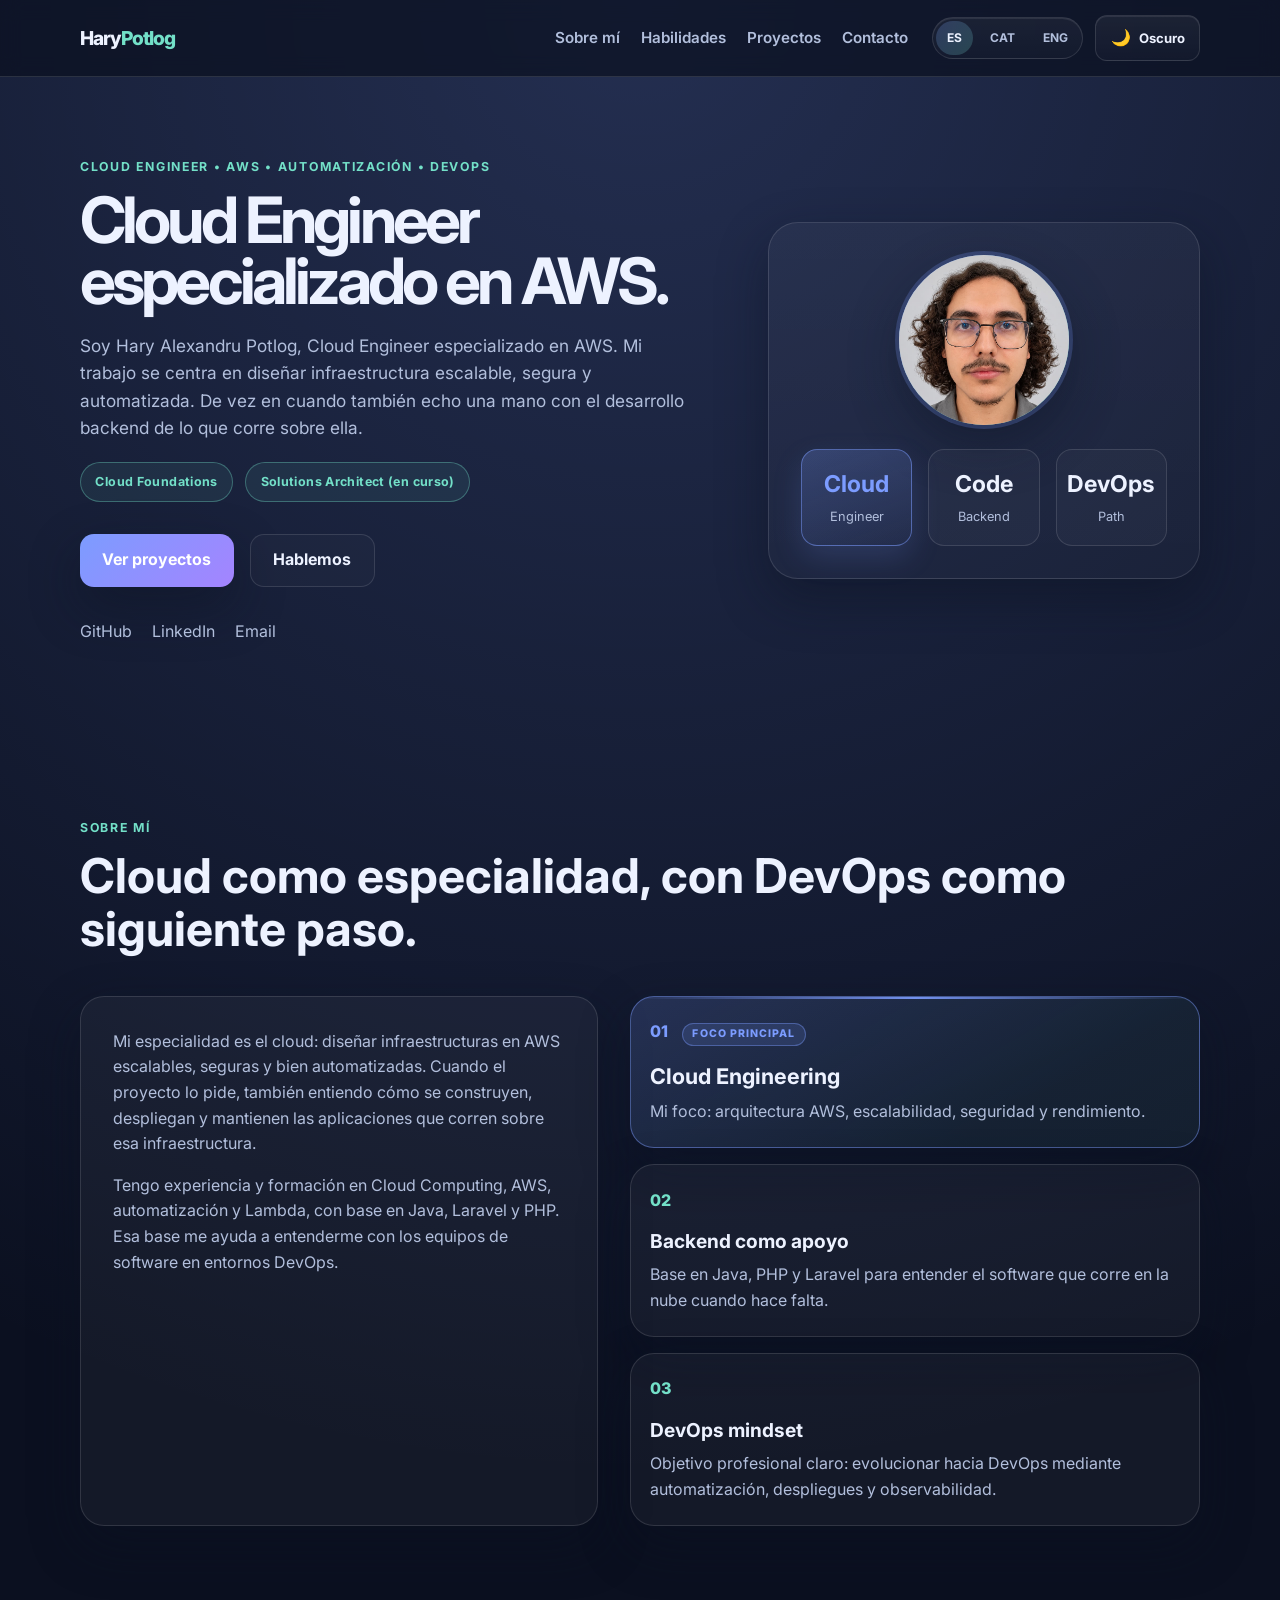
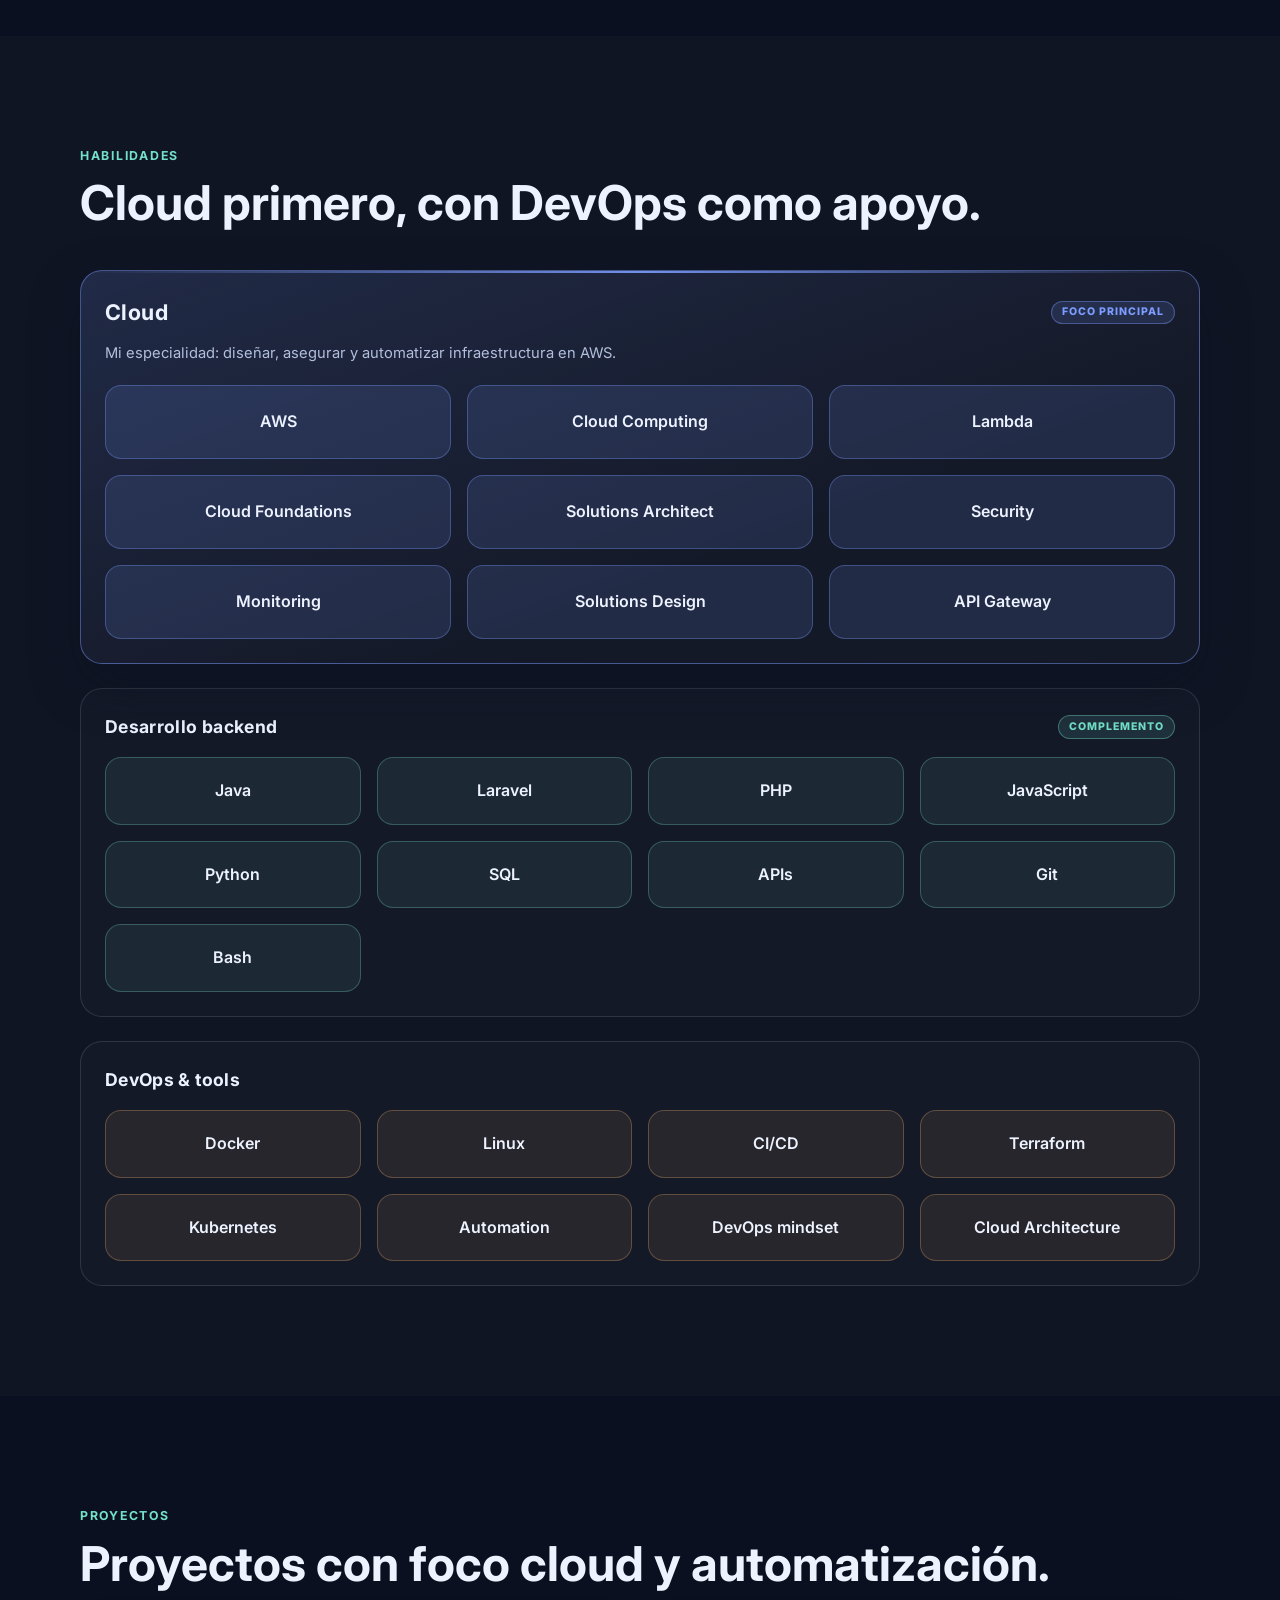
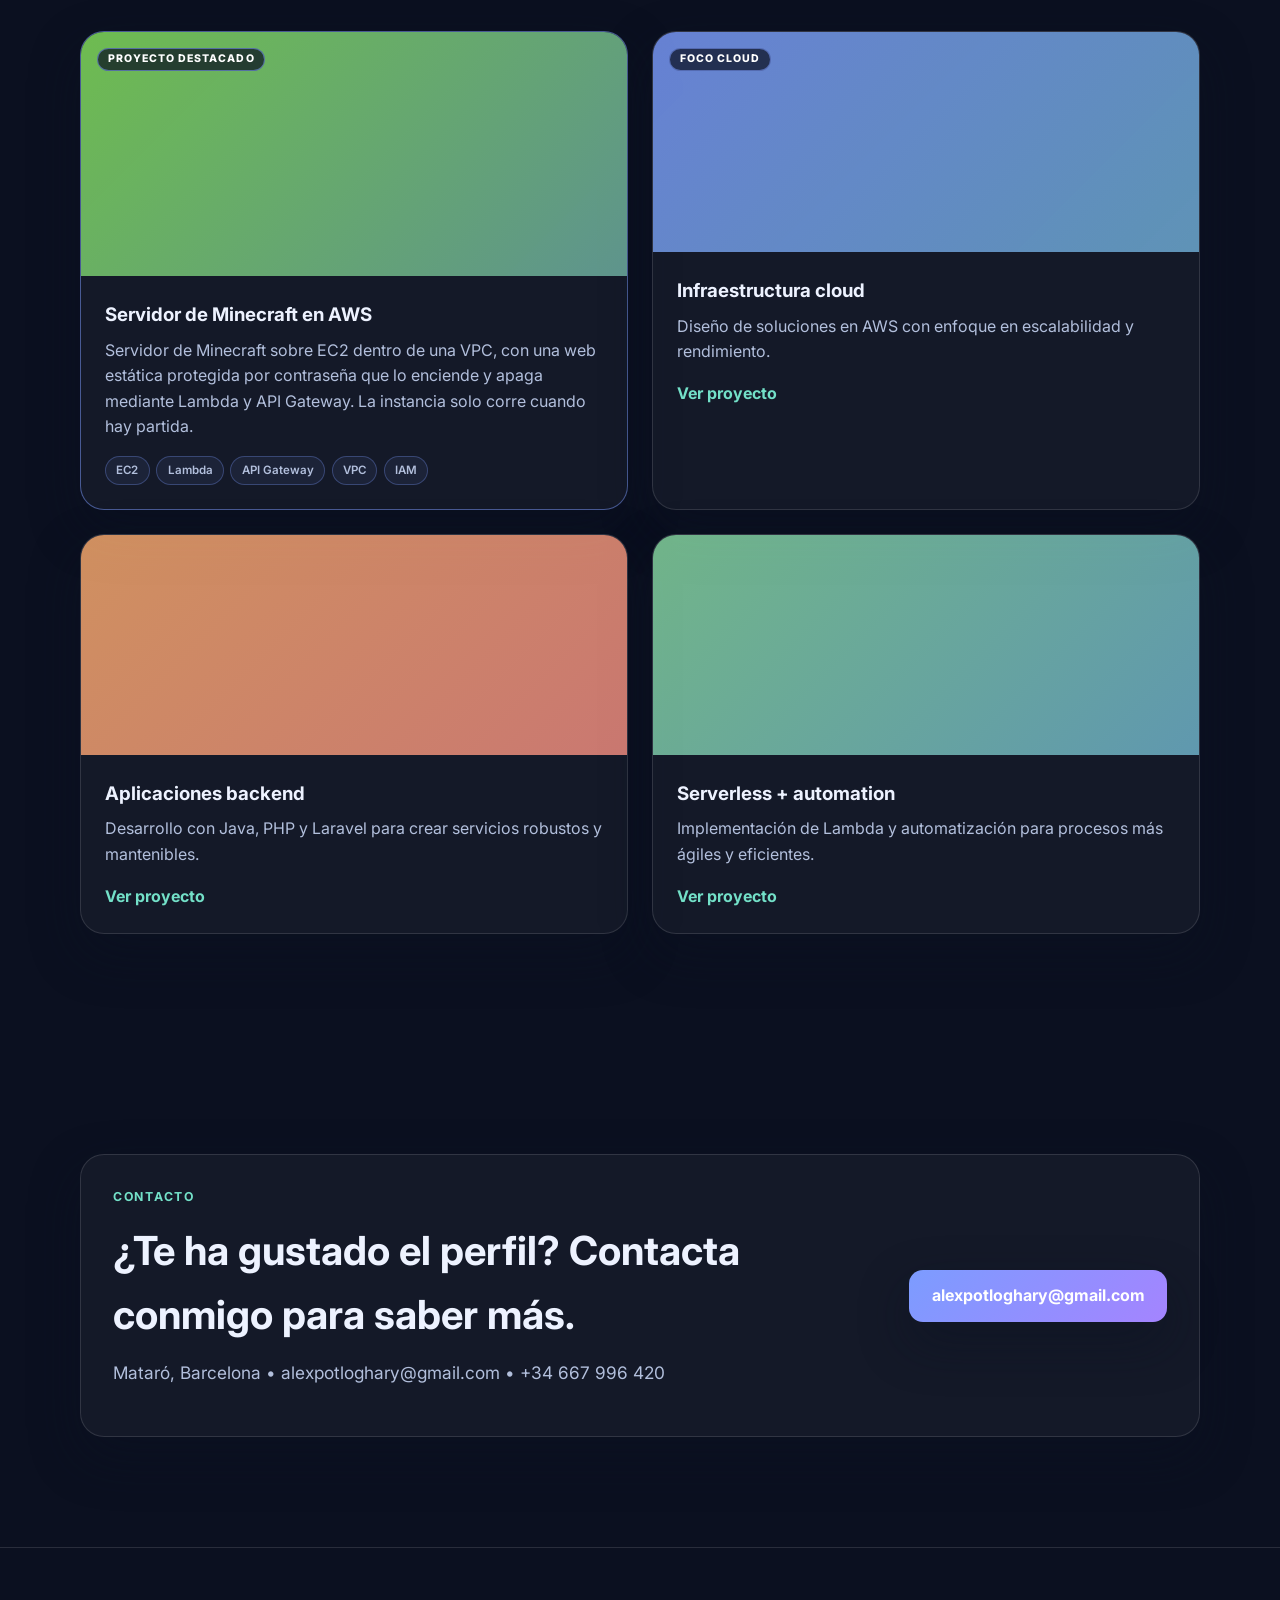
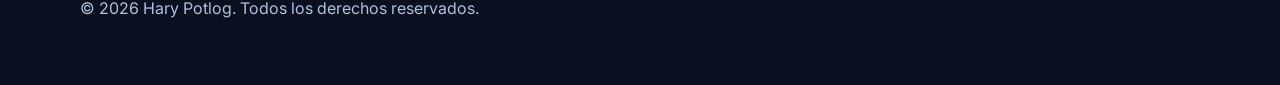
==== commit bc033d0b: "Added Minecraft server" ====
--- a/index.html
+++ b/index.html
@@ -75,7 +75,11 @@
 
           <div class="hero-card">
             <div class="avatar">
-              <img src="assets/profile.jpg" alt="Retrato de Hary Alexandru Potlog" />
+              <img
+                src="assets/profile.jpg"
+                alt="Retrato de Hary Alexandru Potlog"
+                data-i18n-alt="hero.avatarAlt"
+              />
             </div>
             <div class="card-metrics">
               <div class="is-featured">
@@ -207,6 +211,25 @@
 
           <div class="projects-grid">
             <article class="project-card is-featured">
+              <div class="project-thumb thumb-minecraft">
+                <span class="tag thumb-tag" data-i18n="projects.minecraftTag">Proyecto destacado</span>
+              </div>
+              <div class="project-body">
+                <h3 data-i18n="projects.minecraftTitle">Servidor de Minecraft en AWS</h3>
+                <p data-i18n="projects.minecraftText">
+                  Servidor de Minecraft sobre EC2 dentro de una VPC, con una web estática protegida por contraseña que lo enciende y apaga mediante Lambda y API Gateway. La instancia solo corre cuando hay partida.
+                </p>
+                <div class="project-stack" aria-label="Tecnologías del proyecto">
+                  <span>EC2</span>
+                  <span>Lambda</span>
+                  <span>API Gateway</span>
+                  <span>VPC</span>
+                  <span>IAM</span>
+                </div>
+              </div>
+            </article>
+
+            <article class="project-card">
               <div class="project-thumb thumb-one">
                 <span class="tag thumb-tag" data-i18n="projects.card1Tag">Foco cloud</span>
               </div>
@@ -258,6 +281,6 @@
       </div>
     </footer>
 
-    <script src="script.js?v=5"></script>
+    <script src="script.js?v=7"></script>
   </body>
 </html>
--- a/styles.css
+++ b/styles.css
@@ -246,7 +246,7 @@
 .skill.code { background: rgba(122, 224, 200, 0.08); border-color: rgba(122, 224, 200, 0.28); }
 .skill.tools { background: rgba(255, 184, 108, 0.08); border-color: rgba(255, 184, 108, 0.28); }
 
-.projects-grid { display: grid; grid-template-columns: repeat(3, minmax(240px, 1fr)); gap: 1.5rem; }
+.projects-grid { display: grid; grid-template-columns: repeat(2, minmax(240px, 1fr)); gap: 1.5rem; }
 .project-card { overflow: hidden; }
 .project-card.is-featured { border-color: rgba(124,156,255,0.5); box-shadow: var(--shadow); }
 .project-card.is-featured .project-thumb { height: 244px; }
@@ -261,10 +261,16 @@
 .thumb-one { background: linear-gradient(135deg, rgba(124,156,255,0.8), rgba(115,224,200,0.7)); }
 .thumb-two { background: linear-gradient(135deg, rgba(255,174,110,0.8), rgba(240,114,153,0.8)); }
 .thumb-three { background: linear-gradient(135deg, rgba(137,220,162,0.8), rgba(92,148,255,0.8)); }
+.thumb-minecraft { background: linear-gradient(135deg, rgba(126,217,87,0.85), rgba(94,129,244,0.8)); }
 .project-body { padding: 1.5rem; }
 .project-body h3 { margin: 0 0 0.5rem; }
 .project-body p { margin: 0 0 1rem; color: var(--muted); }
 .project-body a { color: var(--secondary); font-weight: 700; }
+.project-stack { display: flex; flex-wrap: wrap; gap: 0.4rem; }
+.project-stack span {
+  padding: 0.25rem 0.65rem; border-radius: 999px; font-size: 0.72rem; font-weight: 600;
+  color: var(--muted); background: rgba(124,156,255,0.08); border: 1px solid rgba(124,156,255,0.3);
+}
 
 .contact-box { padding: 2rem; display: flex; align-items: center; justify-content: space-between; gap: 1rem; }
 .contact-box h2 { margin: 0; font-size: clamp(1.7rem, 4vw, 2.5rem); }
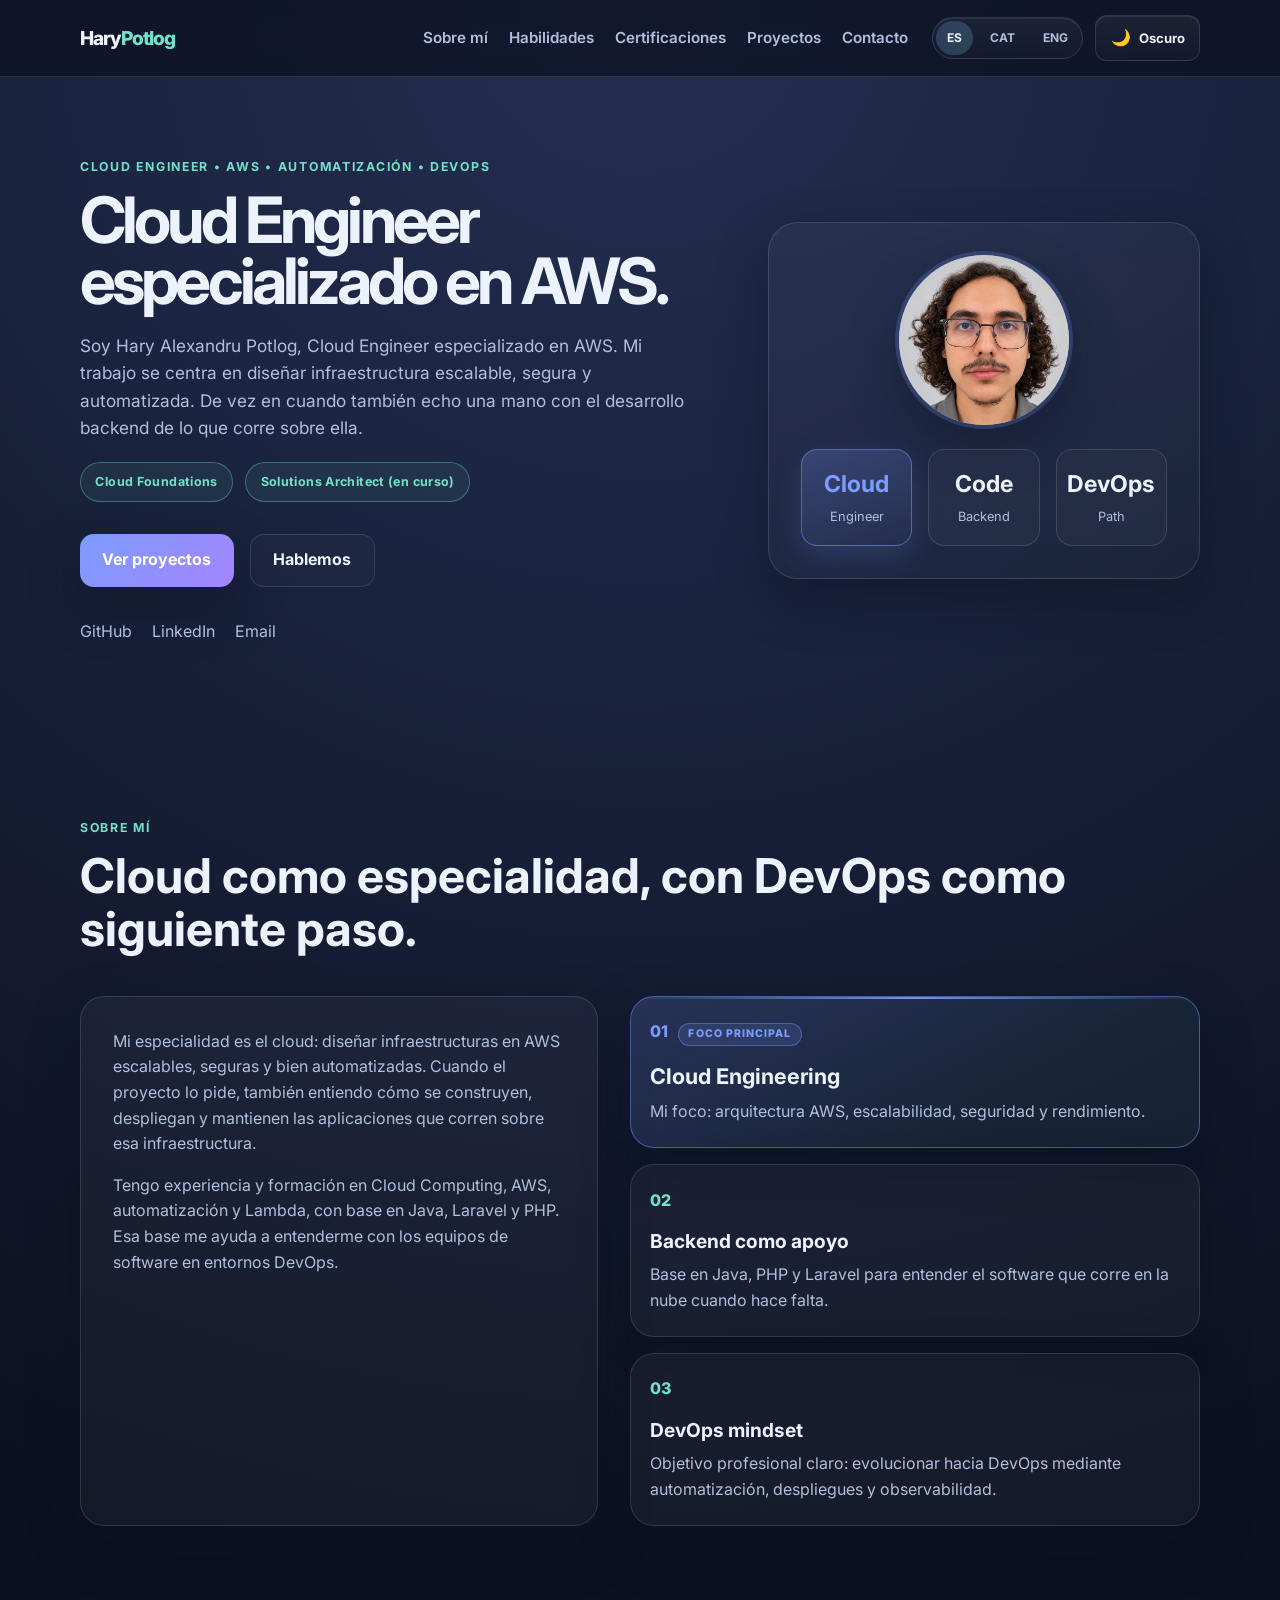
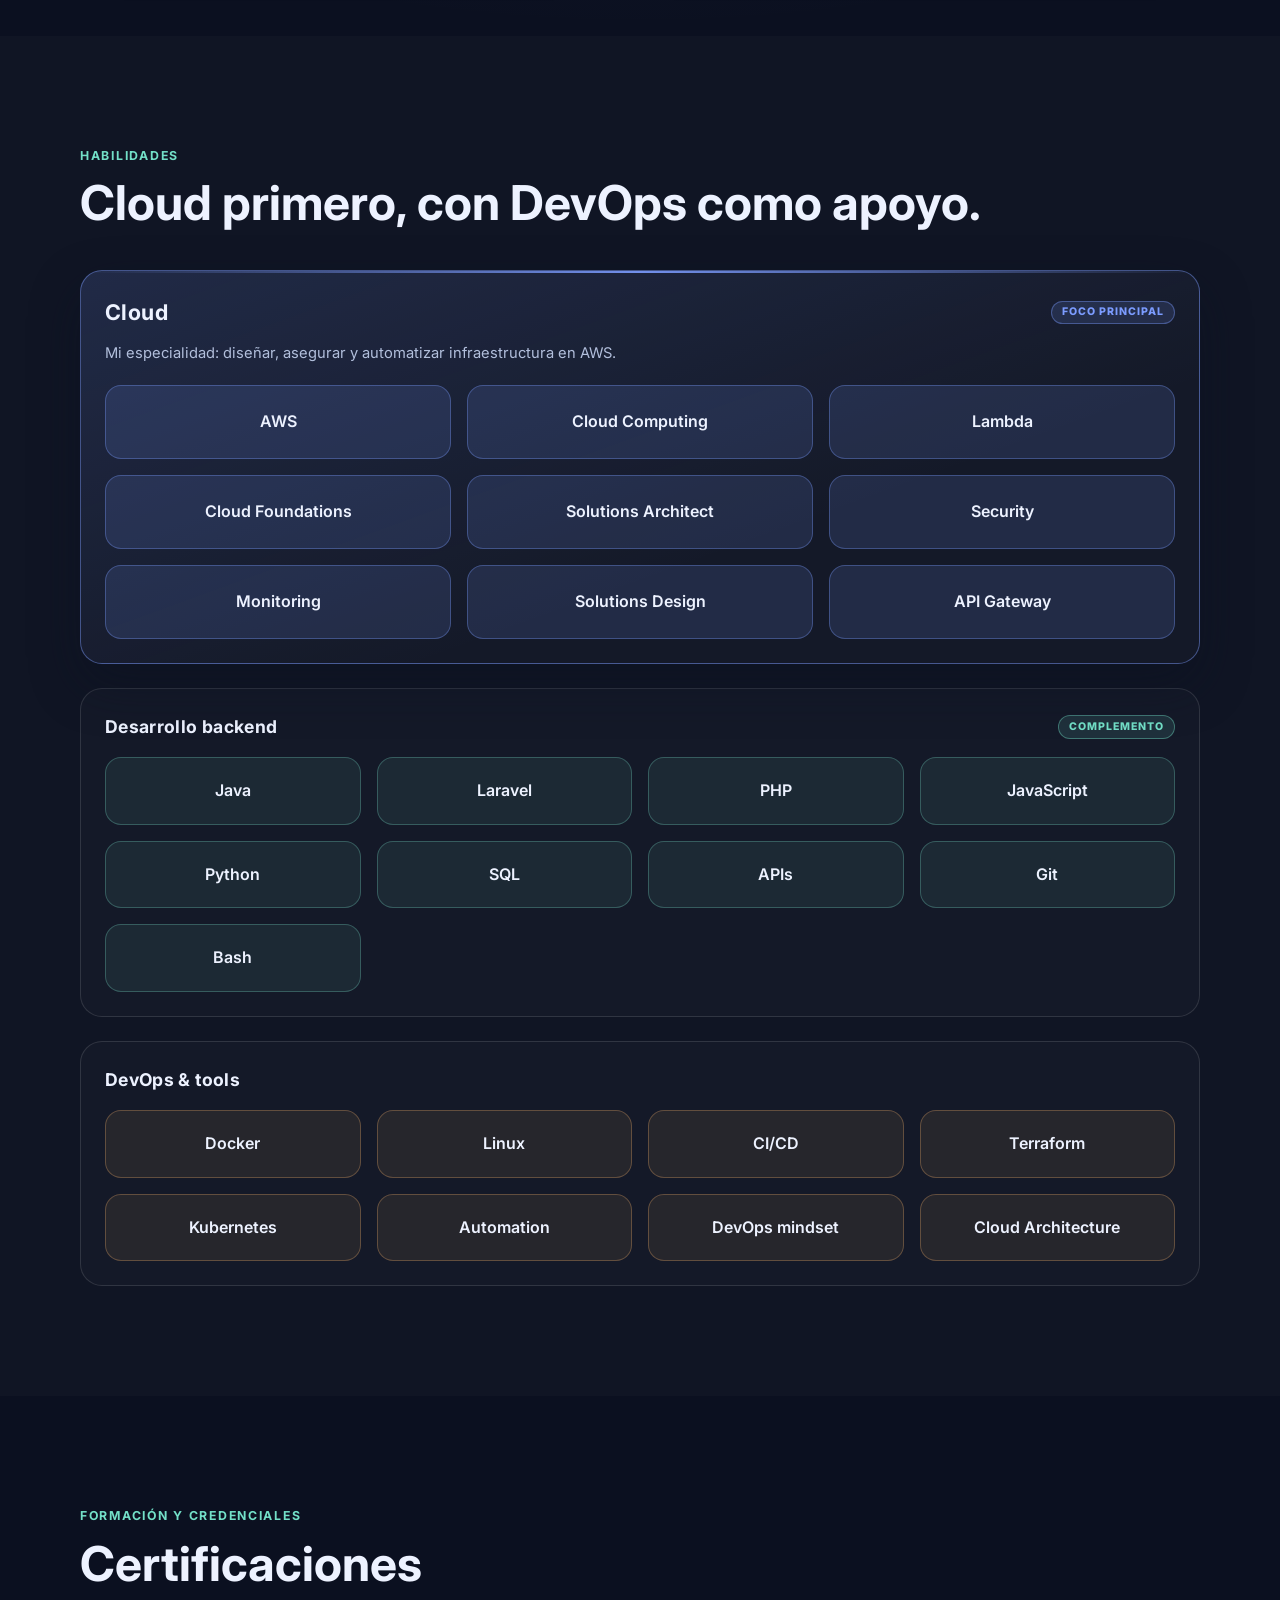
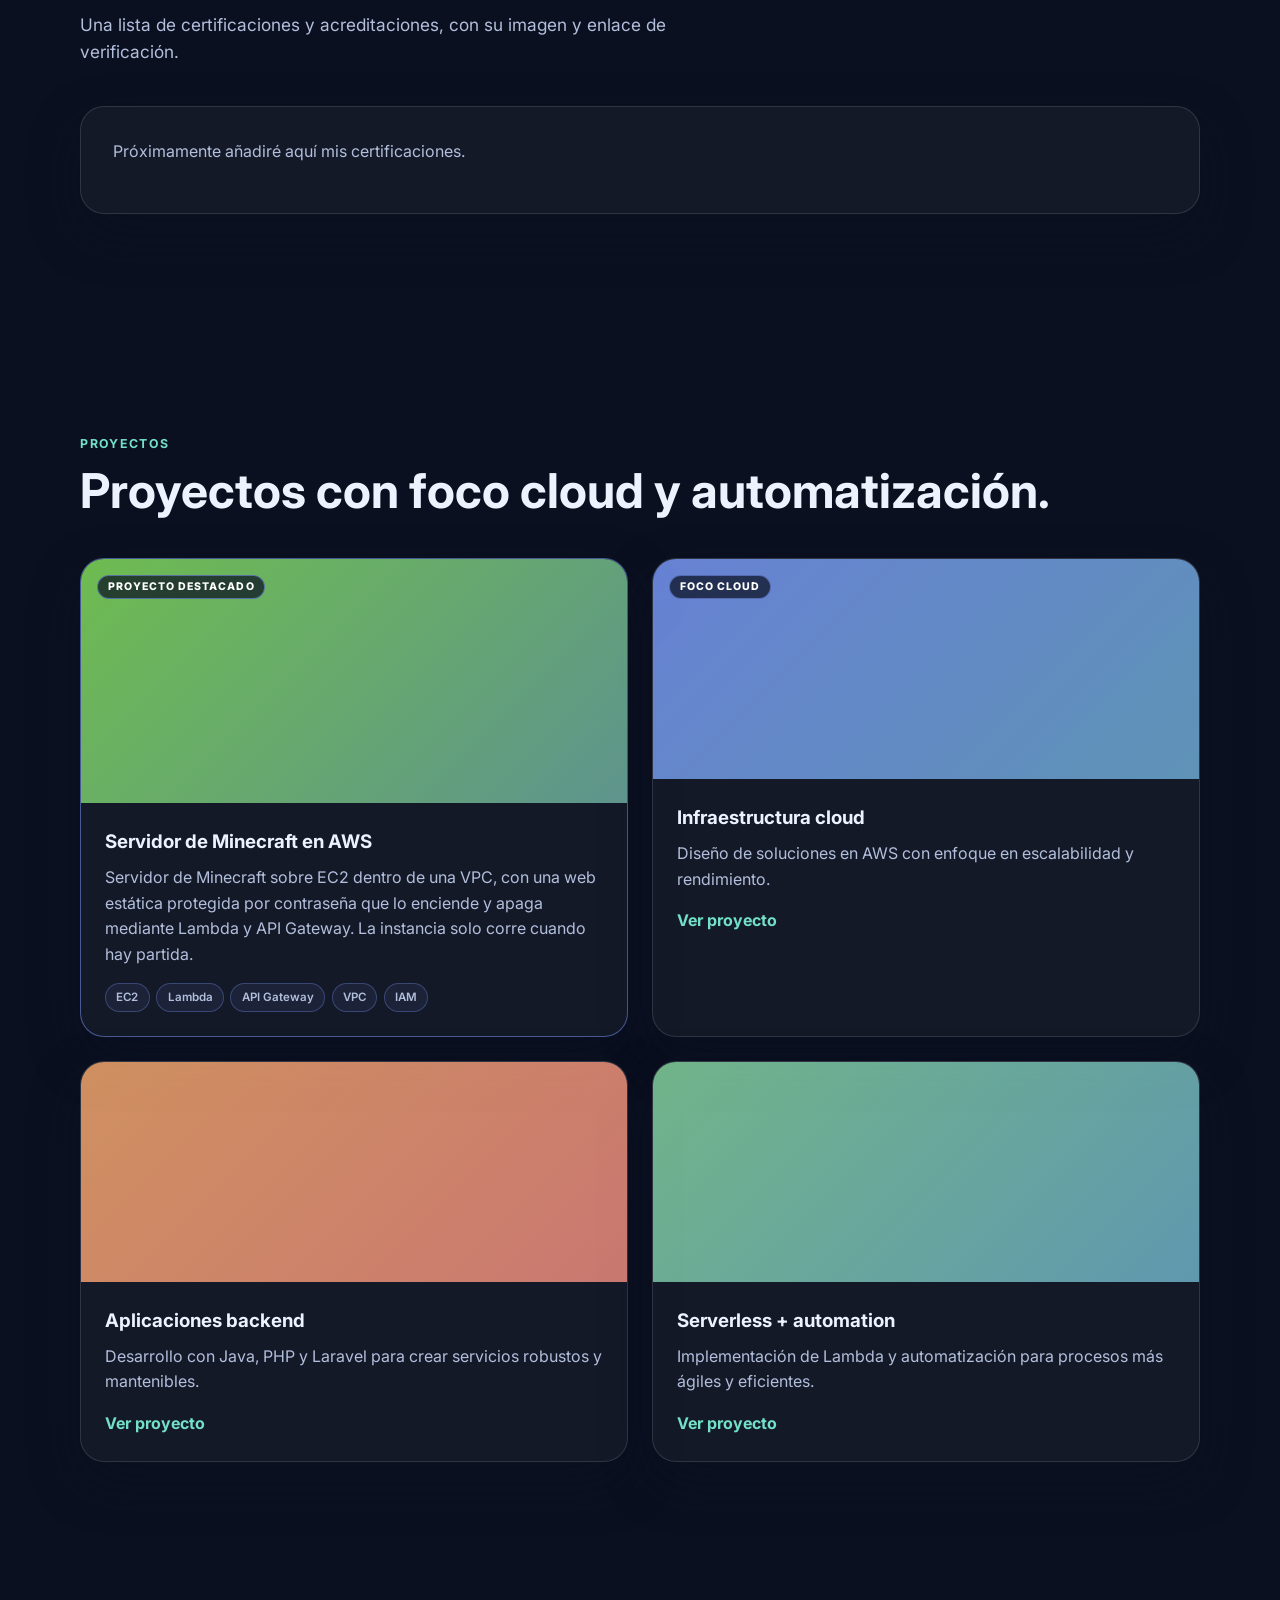
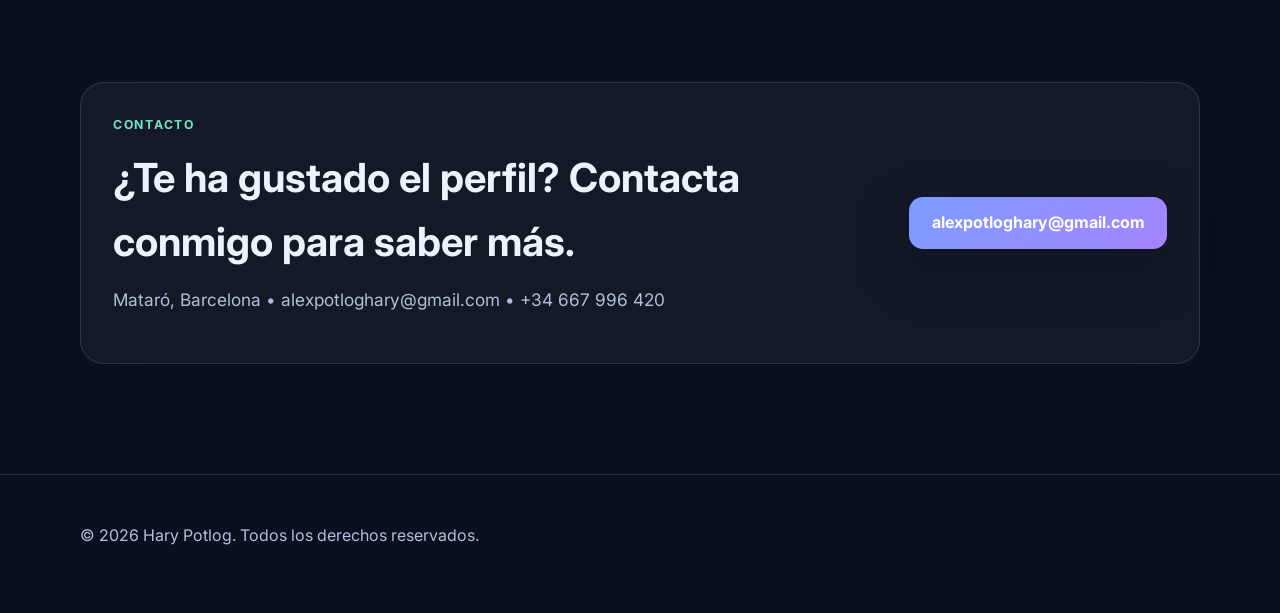
==== commit b40e0df4: "Add certifications section scaffold to portfolio" ====
--- a/index.html
+++ b/index.html
@@ -20,22 +20,20 @@
     <header class="site-header">
       <nav class="nav container">
         <a href="#inicio" class="brand">Hary<span>Potlog</span></a>
-
         <div class="nav-right">
           <div class="nav-links">
             <a href="#sobre-mi" data-i18n="nav.about">Sobre mí</a>
             <a href="#habilidades" data-i18n="nav.skills">Habilidades</a>
+            <a href="#certificaciones">Certificaciones</a>
             <a href="#proyectos" data-i18n="nav.projects">Proyectos</a>
             <a href="#contacto" data-i18n="nav.contact">Contacto</a>
           </div>
-
           <div class="nav-actions">
             <div class="lang-switch" aria-label="Selector de idioma">
               <button class="lang-btn" type="button" data-lang="es" aria-label="Español">ES</button>
               <button class="lang-btn is-active" type="button" data-lang="ca" aria-label="Català">CAT</button>
               <button class="lang-btn" type="button" data-lang="en" aria-label="English">ENG</button>
             </div>
-
             <button class="theme-toggle" type="button" aria-label="Cambiar tema" aria-pressed="false">
               <span class="theme-icon" aria-hidden="true">🌙</span>
               <span class="theme-label">Oscuro</span>
@@ -53,47 +51,30 @@
             <p class="eyebrow" data-i18n="hero.eyebrow">Cloud Engineer • AWS • Automatización • DevOps</p>
             <h1 data-i18n="hero.title">Cloud Engineer especializado en AWS.</h1>
             <p class="lead" data-i18n="hero.lead">
-              Soy Hary Alexandru Potlog, Cloud Engineer especializado en AWS. Mi trabajo se centra en diseñar infraestructura escalable, segura y automatizada. De vez en cuando también echo una mano con el desarrollo backend de lo que corre sobre ella.
+              Soy Hary Alexandru Potlog, Cloud Engineer especializado en AWS. Mi trabajo se centra en diseñar infraestructura escalable, segura y automatizada. De vez en cuando tambi��n echo una mano con el desarrollo backend de lo que corre sobre ella.
             </p>
-
             <div class="mini-badges">
               <span data-i18n="hero.badge1">Cloud Foundations</span>
               <span data-i18n="hero.badge2">Solutions Architect (en curso)</span>
             </div>
-
             <div class="hero-actions">
               <a href="#proyectos" class="btn btn-primary" data-i18n="hero.buttonProjects">Ver proyectos</a>
               <a href="#contacto" class="btn btn-secondary" data-i18n="hero.buttonContact">Hablemos</a>
             </div>
-
             <ul class="socials">
               <li><a href="https://github.com/Alex-Potlog" target="_blank" rel="noreferrer">GitHub</a></li>
               <li><a href="https://www.linkedin.com/in/hary-alexandru-potlog-potlog-26a7382b4" target="_blank" rel="noreferrer">LinkedIn</a></li>
               <li><a href="mailto:alexpotloghary@gmail.com" data-i18n="hero.email">Email</a></li>
             </ul>
           </div>
-
           <div class="hero-card">
             <div class="avatar">
-              <img
-                src="assets/profile.jpg"
-                alt="Retrato de Hary Alexandru Potlog"
-                data-i18n-alt="hero.avatarAlt"
-              />
+              <img src="assets/profile.jpg" alt="Retrato de Hary Alexandru Potlog" data-i18n-alt="hero.avatarAlt" />
             </div>
             <div class="card-metrics">
-              <div class="is-featured">
-                <strong data-i18n="metric1Title">Cloud</strong>
-                <span data-i18n="metric1Text">Engineer</span>
-              </div>
-              <div>
-                <strong data-i18n="metric2Title">Code</strong>
-                <span data-i18n="metric2Text">Backend</span>
-              </div>
-              <div>
-                <strong data-i18n="metric3Title">DevOps</strong>
-                <span data-i18n="metric3Text">Path</span>
-              </div>
+              <div class="is-featured"><strong data-i18n="metric1Title">Cloud</strong><span data-i18n="metric1Text">Engineer</span></div>
+              <div><strong data-i18n="metric2Title">Code</strong><span data-i18n="metric2Text">Backend</span></div>
+              <div><strong data-i18n="metric3Title">DevOps</strong><span data-i18n="metric3Text">Path</span></div>
             </div>
           </div>
         </div>
@@ -105,34 +86,15 @@
             <p class="eyebrow" data-i18n="about.eyebrow">Sobre mí</p>
             <h2 data-i18n="about.title">Cloud como especialidad, con DevOps como siguiente paso.</h2>
           </div>
-
           <div class="about-grid">
             <div class="about-card">
-              <p data-i18n="about.p1">
-                Mi especialidad es el cloud: diseñar infraestructuras en AWS escalables, seguras y bien automatizadas. Cuando el proyecto lo pide, también entiendo cómo se construyen, despliegan y mantienen las aplicaciones que corren sobre esa infraestructura.
-              </p>
-              <p data-i18n="about.p2">
-                Tengo experiencia y formación en Cloud Computing, AWS, automatización y Lambda, con base en Java, Laravel y PHP. Esa base me ayuda a entenderme con los equipos de software en entornos DevOps.
-              </p>
-            </div>
-
+              <p data-i18n="about.p1">Mi especialidad es el cloud: diseñar infraestructuras en AWS escalables, seguras y bien automatizadas. Cuando el proyecto lo pide, también entiendo cómo se construyen, despliegan y mantienen las aplicaciones que corren sobre esa infraestructura.</p>
+              <p data-i18n="about.p2">Tengo experiencia y formación en Cloud Computing, AWS, automatización y Lambda, con base en Java, Laravel y PHP. Esa base me ayuda a entenderme con los equipos de software en entornos DevOps.</p>
+            </div>
             <div class="about-list">
-              <div class="is-featured">
-                <span class="about-index">01</span>
-                <span class="tag" data-i18n="about.card1Tag">Foco principal</span>
-                <h3 data-i18n="about.card1Title">Cloud Engineering</h3>
-                <p data-i18n="about.card1Text">Mi foco: arquitectura AWS, escalabilidad, seguridad y rendimiento.</p>
-              </div>
-              <div>
-                <span class="about-index">02</span>
-                <h3 data-i18n="about.card2Title">Backend como apoyo</h3>
-                <p data-i18n="about.card2Text">Base en Java, PHP y Laravel para entender el software que corre en la nube cuando hace falta.</p>
-              </div>
-              <div>
-                <span class="about-index">03</span>
-                <h3 data-i18n="about.card3Title">DevOps mindset</h3>
-                <p data-i18n="about.card3Text">Objetivo profesional claro: evolucionar hacia DevOps mediante automatización, despliegues y observabilidad.</p>
-              </div>
+              <div class="is-featured"><span class="about-index">01</span><span class="tag" data-i18n="about.card1Tag">Foco principal</span><h3 data-i18n="about.card1Title">Cloud Engineering</h3><p data-i18n="about.card1Text">Mi foco: arquitectura AWS, escalabilidad, seguridad y rendimiento.</p></div>
+              <div><span class="about-index">02</span><h3 data-i18n="about.card2Title">Backend como apoyo</h3><p data-i18n="about.card2Text">Base en Java, PHP y Laravel para entender el software que corre en la nube cuando hace falta.</p></div>
+              <div><span class="about-index">03</span><h3 data-i18n="about.card3Title">DevOps mindset</h3><p data-i18n="about.card3Text">Objetivo profesional claro: evolucionar hacia DevOps mediante automatización, despliegues y observabilidad.</p></div>
             </div>
           </div>
         </div>
@@ -144,60 +106,59 @@
             <p class="eyebrow" data-i18n="skills.eyebrow">Habilidades</p>
             <h2 data-i18n="skills.title">Cloud primero, con DevOps como apoyo.</h2>
           </div>
-
           <div class="skills-groups">
             <div class="skill-group is-featured">
-              <div class="skill-group-head">
-                <h3 data-i18n="skills.groupCloud">Cloud</h3>
-                <span class="tag" data-i18n="skills.cloudTag">Foco principal</span>
-              </div>
+              <div class="skill-group-head"><h3 data-i18n="skills.groupCloud">Cloud</h3><span class="tag" data-i18n="skills.cloudTag">Foco principal</span></div>
               <p class="skill-group-note" data-i18n="skills.cloudNote">Mi especialidad: diseñar, asegurar y automatizar infraestructura en AWS.</p>
               <div class="skills-grid skills-grid--featured">
-                <div class="skill cloud"><span>AWS</span></div>
-                <div class="skill cloud"><span>Cloud Computing</span></div>
-                <div class="skill cloud"><span>Lambda</span></div>
-                <div class="skill cloud"><span>Cloud Foundations</span></div>
-                <div class="skill cloud"><span>Solutions Architect</span></div>
-                <div class="skill cloud"><span>Security</span></div>
-                <div class="skill cloud"><span>Monitoring</span></div>
-                <div class="skill cloud"><span>Solutions Design</span></div>
-                <div class="skill cloud"><span>API Gateway</span></div>
-              </div>
-            </div>
-
+                <div class="skill cloud"><span>AWS</span></div><div class="skill cloud"><span>Cloud Computing</span></div><div class="skill cloud"><span>Lambda</span></div>
+                <div class="skill cloud"><span>Cloud Foundations</span></div><div class="skill cloud"><span>Solutions Architect</span></div><div class="skill cloud"><span>Security</span></div>
+                <div class="skill cloud"><span>Monitoring</span></div><div class="skill cloud"><span>Solutions Design</span></div><div class="skill cloud"><span>API Gateway</span></div>
+              </div>
+            </div>
             <div class="skill-group">
-              <div class="skill-group-head">
-                <h3 data-i18n="skills.groupCode">Desarrollo backend</h3>
-                <span class="tag tag--alt" data-i18n="skills.codeTag">Complemento</span>
-              </div>
+              <div class="skill-group-head"><h3 data-i18n="skills.groupCode">Desarrollo backend</h3><span class="tag tag--alt" data-i18n="skills.codeTag">Complemento</span></div>
               <div class="skills-grid">
-                <div class="skill code"><span>Java</span></div>
-                <div class="skill code"><span>Laravel</span></div>
-                <div class="skill code"><span>PHP</span></div>
-                <div class="skill code"><span>JavaScript</span></div>
-                <div class="skill code"><span>Python</span></div>
-                <div class="skill code"><span>SQL</span></div>
-                <div class="skill code"><span>APIs</span></div>
-                <div class="skill code"><span>Git</span></div>
-                <div class="skill code"><span>Bash</span></div>
-              </div>
-            </div>
-
+                <div class="skill code"><span>Java</span></div><div class="skill code"><span>Laravel</span></div><div class="skill code"><span>PHP</span></div><div class="skill code"><span>JavaScript</span></div>
+                <div class="skill code"><span>Python</span></div><div class="skill code"><span>SQL</span></div><div class="skill code"><span>APIs</span></div><div class="skill code"><span>Git</span></div><div class="skill code"><span>Bash</span></div>
+              </div>
+            </div>
             <div class="skill-group">
-              <div class="skill-group-head">
-                <h3 data-i18n="skills.groupTools">DevOps & tools</h3>
-              </div>
+              <div class="skill-group-head"><h3 data-i18n="skills.groupTools">DevOps &amp; tools</h3></div>
               <div class="skills-grid">
-                <div class="skill tools"><span>Docker</span></div>
-                <div class="skill tools"><span>Linux</span></div>
-                <div class="skill tools"><span>CI/CD</span></div>
-                <div class="skill tools"><span>Terraform</span></div>
-                <div class="skill tools"><span>Kubernetes</span></div>
-                <div class="skill tools"><span>Automation</span></div>
-                <div class="skill tools"><span>DevOps mindset</span></div>
-                <div class="skill tools"><span>Cloud Architecture</span></div>
-              </div>
-            </div>
+                <div class="skill tools"><span>Docker</span></div><div class="skill tools"><span>Linux</span></div><div class="skill tools"><span>CI/CD</span></div><div class="skill tools"><span>Terraform</span></div>
+                <div class="skill tools"><span>Kubernetes</span></div><div class="skill tools"><span>Automation</span></div><div class="skill tools"><span>DevOps mindset</span></div><div class="skill tools"><span>Cloud Architecture</span></div>
+              </div>
+            </div>
+          </div>
+        </div>
+      </section>
+
+      <section id="certificaciones" class="section">
+        <div class="container">
+          <div class="section-heading">
+            <p class="eyebrow">Formación y credenciales</p>
+            <h2>Certificaciones</h2>
+            <p class="lead">Una lista de certificaciones y acreditaciones, con su imagen y enlace de verificación.</p>
+          </div>
+          <div class="about-card">
+            <p>Próximamente añadiré aquí mis certificaciones.</p>
+            <!--
+              Para añadir una certificación, incorpora un <li> por credencial dentro de esta lista.
+              Guarda su imagen en assets/certifications/ y actualiza alt, nombre, entidad, fecha y enlace.
+            -->
+            <ol class="certifications-list" aria-label="Lista de certificaciones">
+              <!-- Plantilla para una futura certificación:
+              <li class="certification-item">
+                <img src="assets/certifications/nombre-certificacion.png" alt="Insignia de Nombre de la certificación" />
+                <div>
+                  <h3>Nombre de la certificación</h3>
+                  <p>Entidad emisora · Fecha de obtención</p>
+                  <a href="URL_PUBLICA_DE_VERIFICACION" target="_blank" rel="noreferrer">Ver credencial</a>
+                </div>
+              </li>
+              -->
+            </ol>
           </div>
         </div>
       </section>
@@ -208,55 +169,18 @@
             <p class="eyebrow" data-i18n="projects.eyebrow">Proyectos</p>
             <h2 data-i18n="projects.title">Proyectos con foco cloud y automatización.</h2>
           </div>
-
           <div class="projects-grid">
             <article class="project-card is-featured">
-              <div class="project-thumb thumb-minecraft">
-                <span class="tag thumb-tag" data-i18n="projects.minecraftTag">Proyecto destacado</span>
-              </div>
+              <div class="project-thumb thumb-minecraft"><span class="tag thumb-tag" data-i18n="projects.minecraftTag">Proyecto destacado</span></div>
               <div class="project-body">
                 <h3 data-i18n="projects.minecraftTitle">Servidor de Minecraft en AWS</h3>
-                <p data-i18n="projects.minecraftText">
-                  Servidor de Minecraft sobre EC2 dentro de una VPC, con una web estática protegida por contraseña que lo enciende y apaga mediante Lambda y API Gateway. La instancia solo corre cuando hay partida.
-                </p>
-                <div class="project-stack" aria-label="Tecnologías del proyecto">
-                  <span>EC2</span>
-                  <span>Lambda</span>
-                  <span>API Gateway</span>
-                  <span>VPC</span>
-                  <span>IAM</span>
-                </div>
+                <p data-i18n="projects.minecraftText">Servidor de Minecraft sobre EC2 dentro de una VPC, con una web estática protegida por contraseña que lo enciende y apaga mediante Lambda y API Gateway. La instancia solo corre cuando hay partida.</p>
+                <div class="project-stack" aria-label="Tecnologías del proyecto"><span>EC2</span><span>Lambda</span><span>API Gateway</span><span>VPC</span><span>IAM</span></div>
               </div>
             </article>
-
-            <article class="project-card">
-              <div class="project-thumb thumb-one">
-                <span class="tag thumb-tag" data-i18n="projects.card1Tag">Foco cloud</span>
-              </div>
-              <div class="project-body">
-                <h3 data-i18n="projects.card1Title">Infraestructura cloud</h3>
-                <p data-i18n="projects.card1Text">Diseño de soluciones en AWS con enfoque en escalabilidad y rendimiento.</p>
-                <a href="#" data-i18n="projects.cardLink">Ver proyecto</a>
-              </div>
-            </article>
-
-            <article class="project-card">
-              <div class="project-thumb thumb-two"></div>
-              <div class="project-body">
-                <h3 data-i18n="projects.card2Title">Aplicaciones backend</h3>
-                <p data-i18n="projects.card2Text">Desarrollo con Java, PHP y Laravel para crear servicios robustos y mantenibles.</p>
-                <a href="#" data-i18n="projects.cardLink">Ver proyecto</a>
-              </div>
-            </article>
-
-            <article class="project-card">
-              <div class="project-thumb thumb-three"></div>
-              <div class="project-body">
-                <h3 data-i18n="projects.card3Title">Serverless + automation</h3>
-                <p data-i18n="projects.card3Text">Implementación de Lambda y automatización para procesos más ágiles y eficientes.</p>
-                <a href="#" data-i18n="projects.cardLink">Ver proyecto</a>
-              </div>
-            </article>
+            <article class="project-card"><div class="project-thumb thumb-one"><span class="tag thumb-tag" data-i18n="projects.card1Tag">Foco cloud</span></div><div class="project-body"><h3 data-i18n="projects.card1Title">Infraestructura cloud</h3><p data-i18n="projects.card1Text">Diseño de soluciones en AWS con enfoque en escalabilidad y rendimiento.</p><a href="#" data-i18n="projects.cardLink">Ver proyecto</a></div></article>
+            <article class="project-card"><div class="project-thumb thumb-two"></div><div class="project-body"><h3 data-i18n="projects.card2Title">Aplicaciones backend</h3><p data-i18n="projects.card2Text">Desarrollo con Java, PHP y Laravel para crear servicios robustos y mantenibles.</p><a href="#" data-i18n="projects.cardLink">Ver proyecto</a></div></article>
+            <article class="project-card"><div class="project-thumb thumb-three"></div><div class="project-body"><h3 data-i18n="projects.card3Title">Serverless + automation</h3><p data-i18n="projects.card3Text">Implementación de Lambda y automatización para procesos más ágiles y eficientes.</p><a href="#" data-i18n="projects.cardLink">Ver proyecto</a></div></article>
           </div>
         </div>
       </section>
@@ -266,9 +190,7 @@
           <div>
             <p class="eyebrow" data-i18n="contact.eyebrow">Contacto</p>
             <h2 data-i18n="contact.title">¿Te ha interesado mi perfil? Contacta conmigo para saber más.</h2>
-            <p class="lead" style="margin-top: 0.75rem; color: var(--muted);">
-              Mataró, Barcelona • <a href="mailto:alexpotloghary@gmail.com">alexpotloghary@gmail.com</a> • <a href="tel:+34667996420">+34 667 996 420</a>
-            </p>
+            <p class="lead" style="margin-top: 0.75rem; color: var(--muted);">Mataró, Barcelona • <a href="mailto:alexpotloghary@gmail.com">alexpotloghary@gmail.com</a> • <a href="tel:+34667996420">+34 667 996 420</a></p>
           </div>
           <a href="mailto:alexpotloghary@gmail.com" class="btn btn-primary" data-i18n="contact.emailButton">alexpotloghary@gmail.com</a>
         </div>
@@ -276,11 +198,8 @@
     </main>
 
     <footer class="site-footer">
-      <div class="container">
-        <p><span data-i18n="footer.text">©</span> <span id="year"></span> Hary Potlog. <span data-i18n="footer.rights">Todos los derechos reservados.</span></p>
-      </div>
+      <div class="container"><p><span data-i18n="footer.text">©</span> <span id="year"></span> Hary Potlog. <span data-i18n="footer.rights">Todos los derechos reservados.</span></p></div>
     </footer>
-
     <script src="script.js?v=7"></script>
   </body>
 </html>
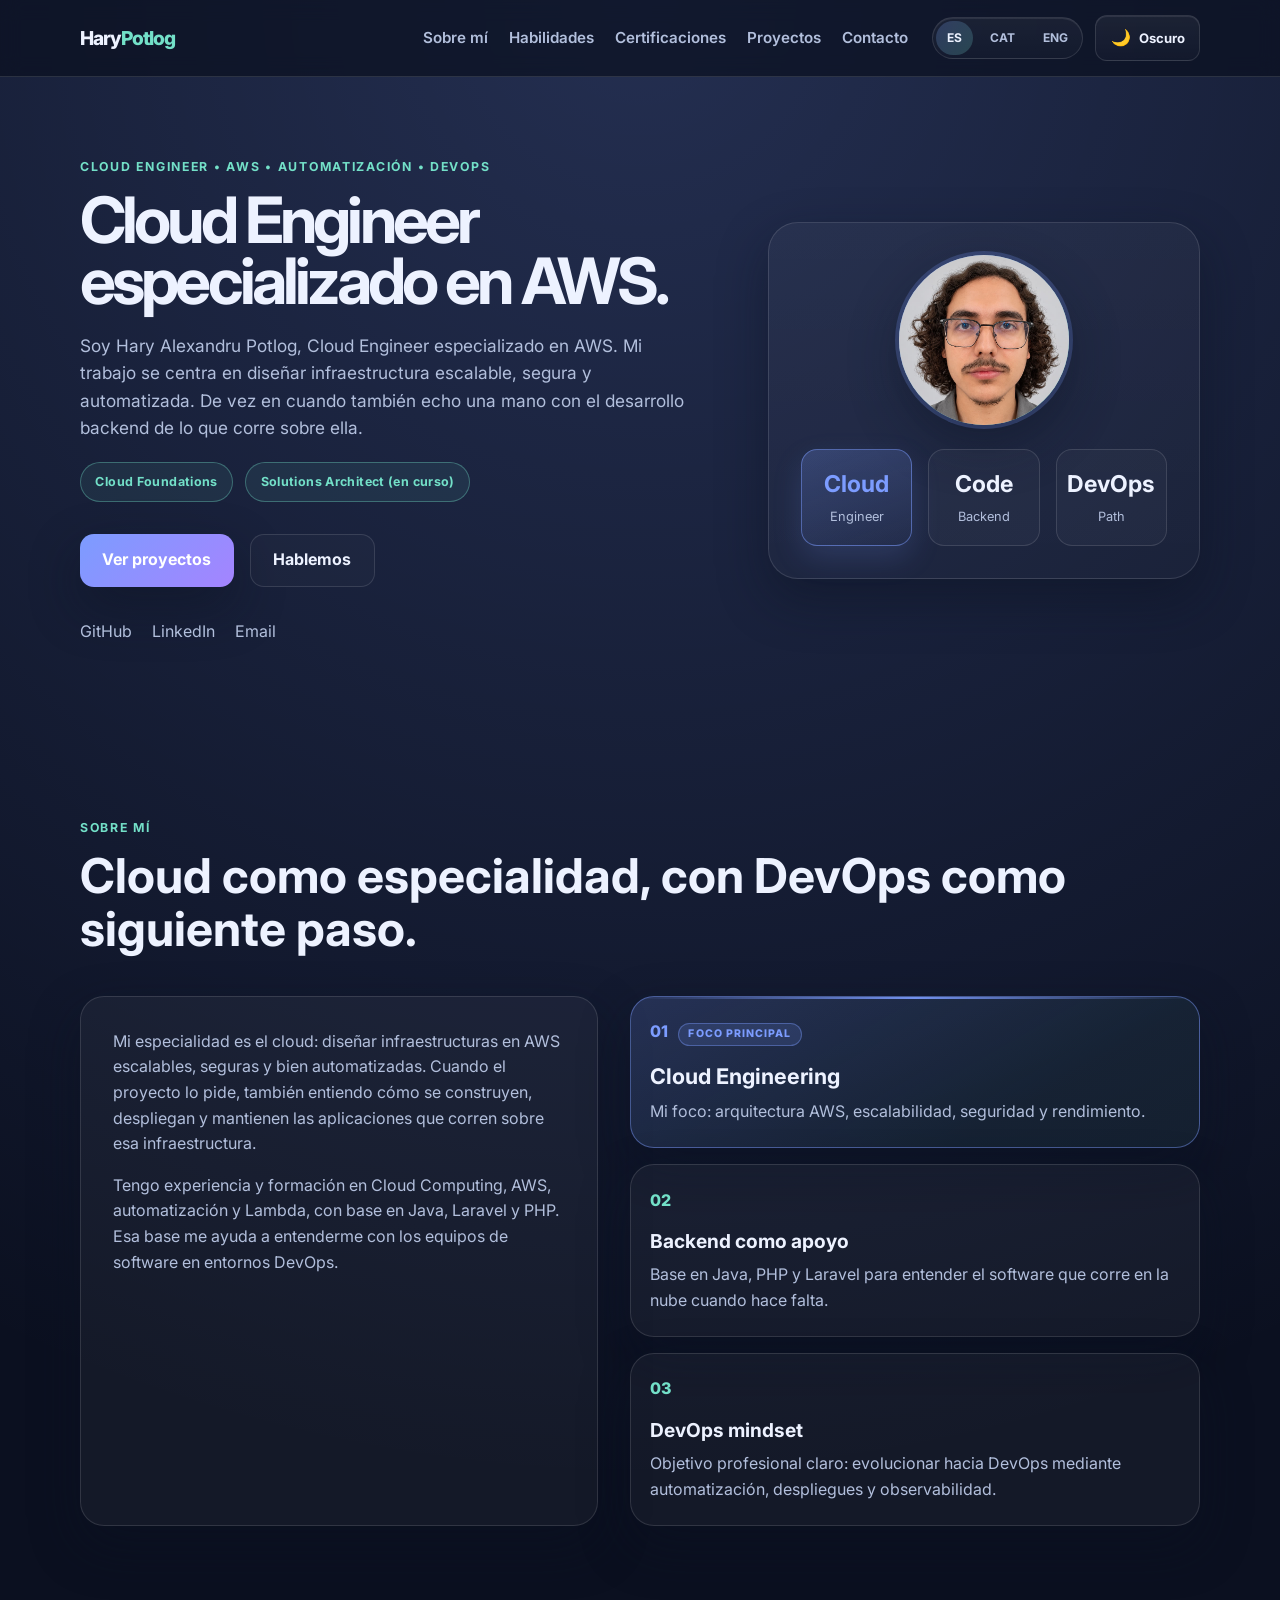
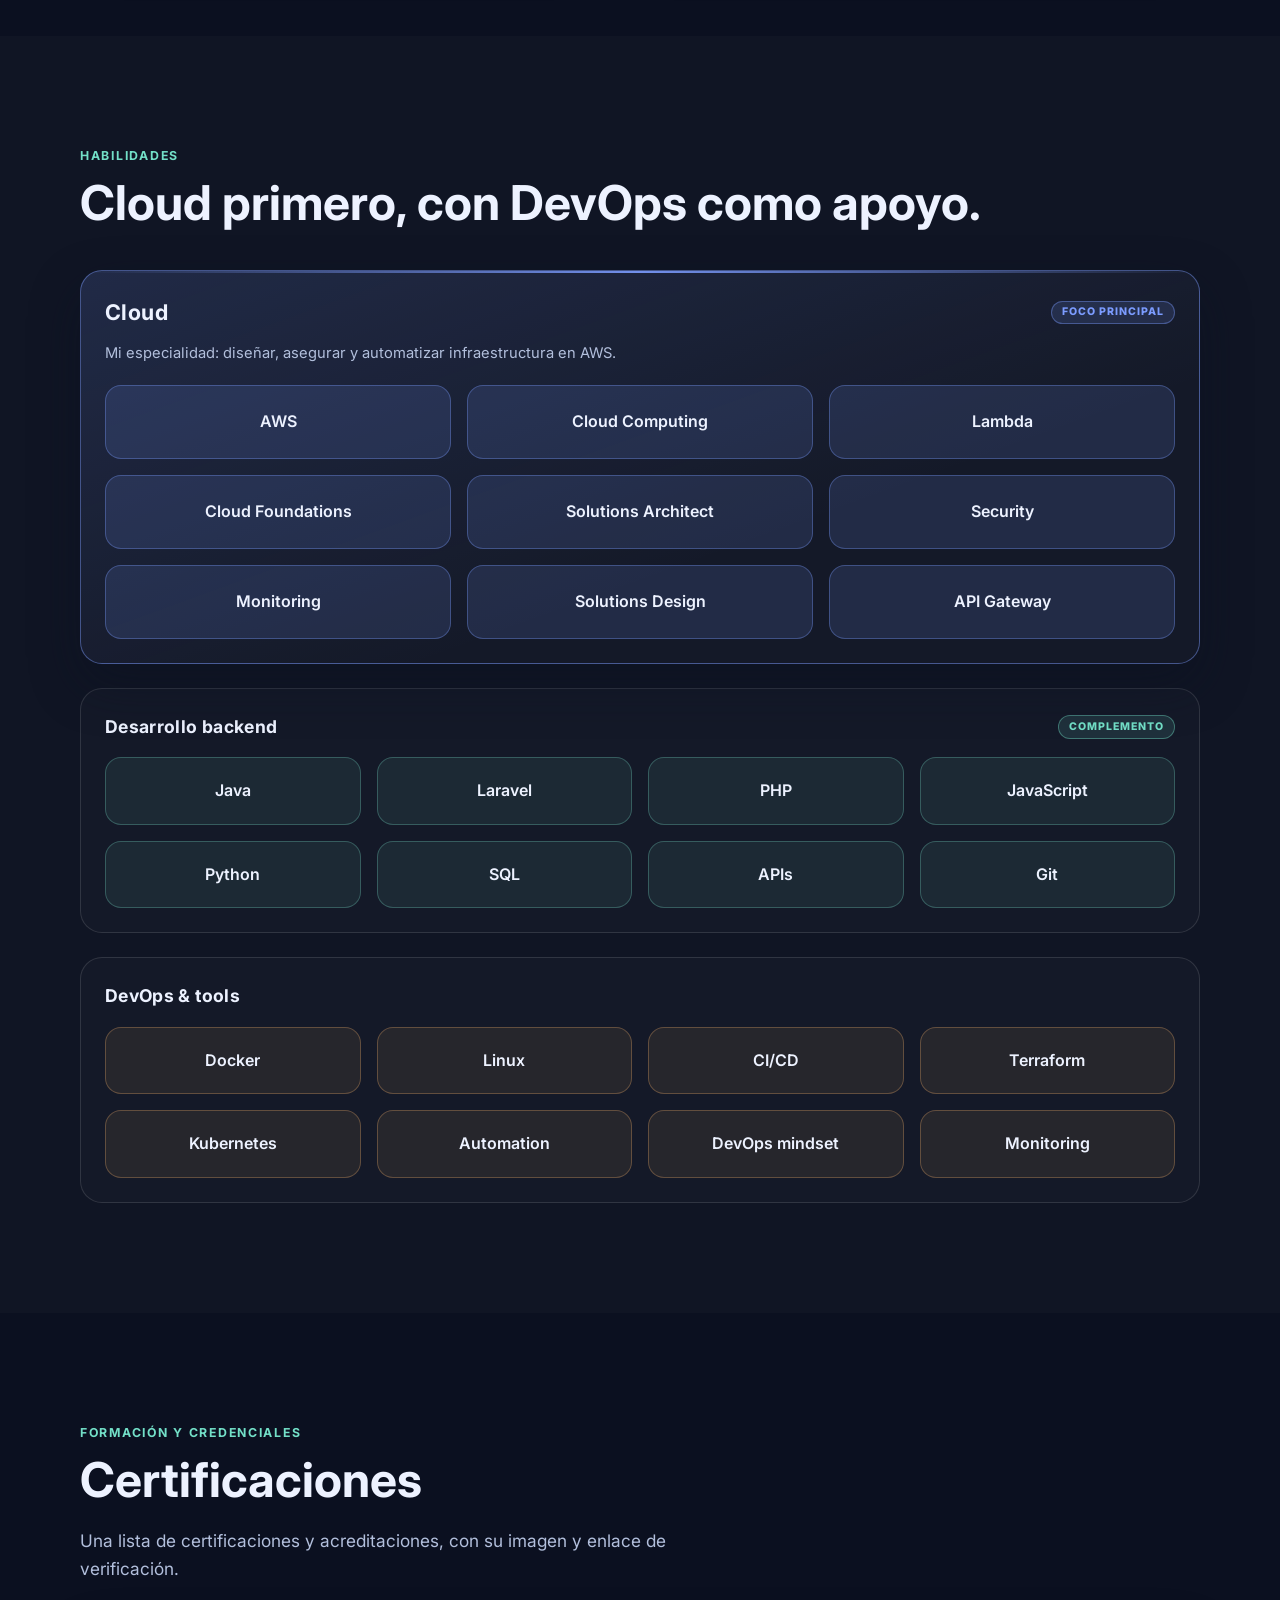
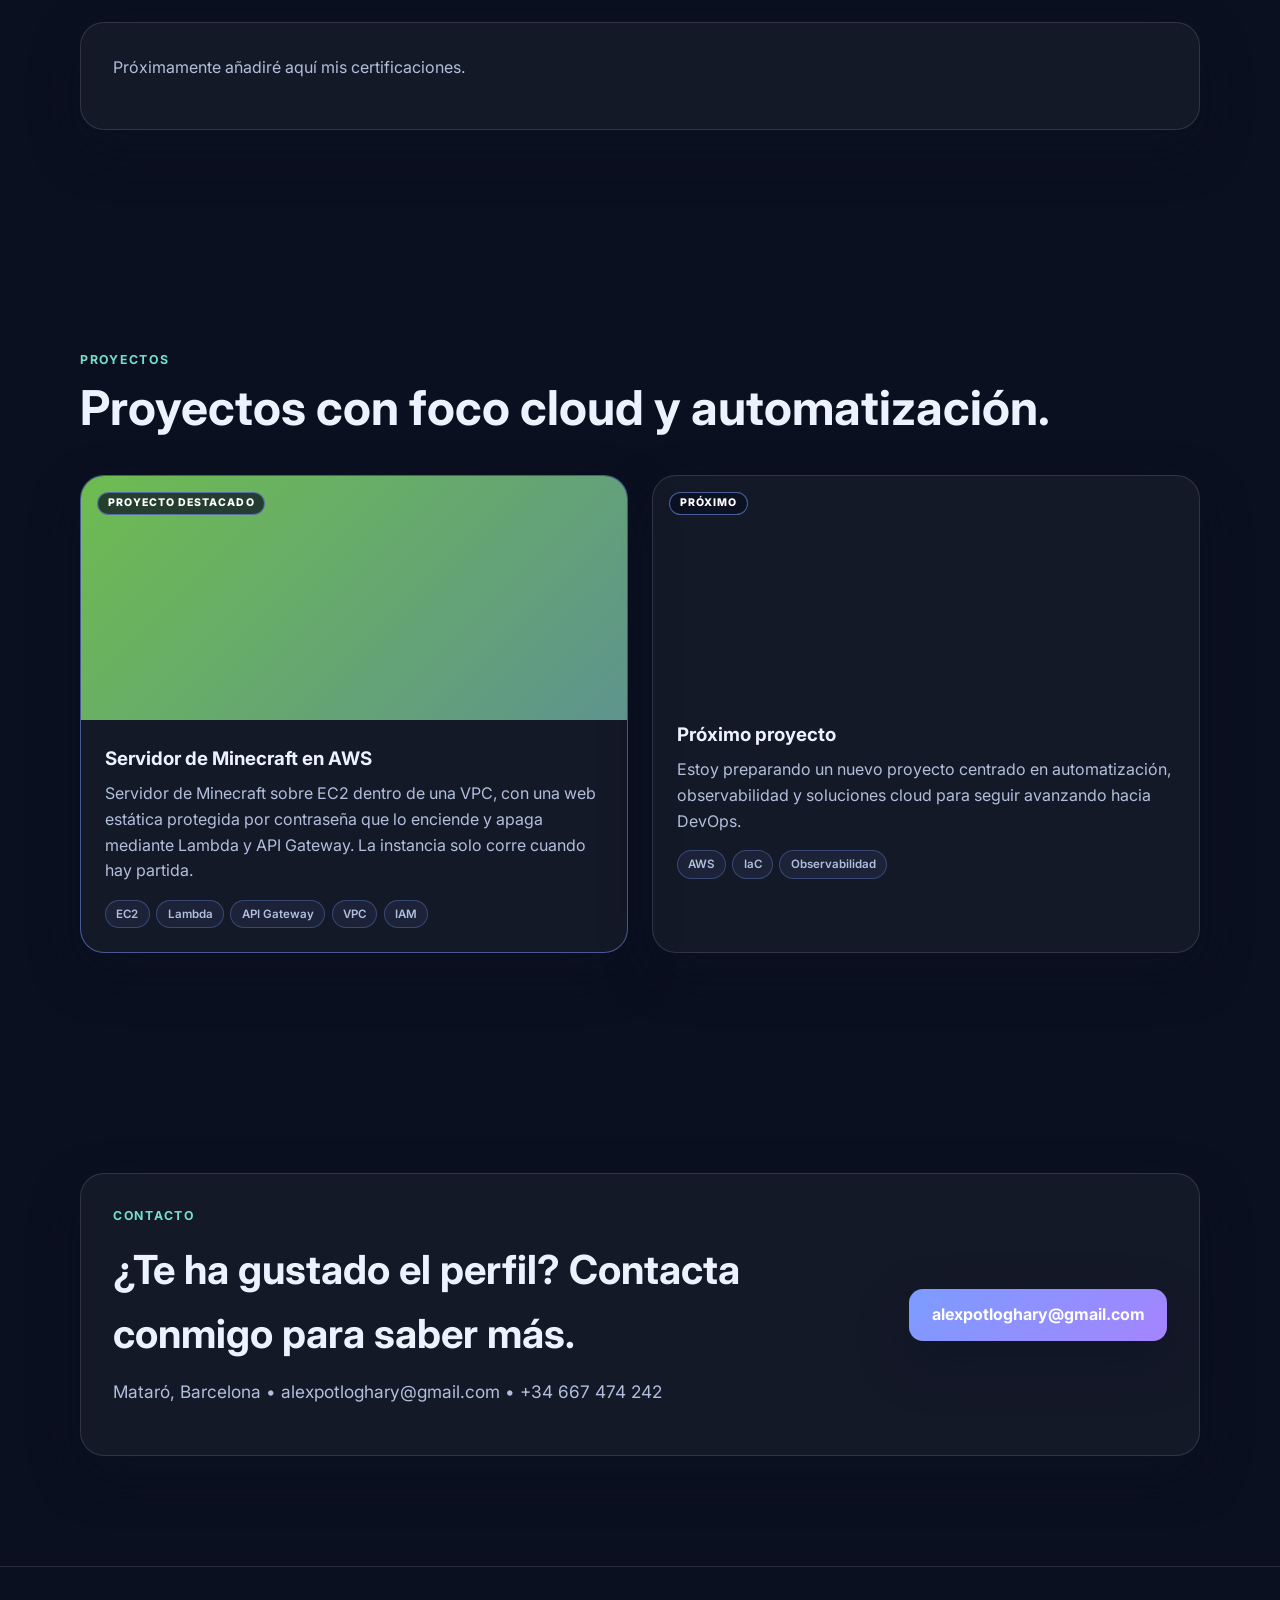
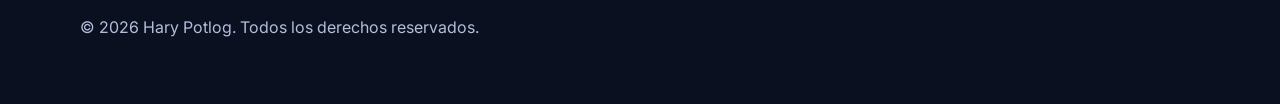
==== commit 33db263a: "Remove placeholder project cards and keep only Minecraft plus a future project card." ====
--- a/index.html
+++ b/index.html
@@ -51,7 +51,7 @@
             <p class="eyebrow" data-i18n="hero.eyebrow">Cloud Engineer • AWS • Automatización • DevOps</p>
             <h1 data-i18n="hero.title">Cloud Engineer especializado en AWS.</h1>
             <p class="lead" data-i18n="hero.lead">
-              Soy Hary Alexandru Potlog, Cloud Engineer especializado en AWS. Mi trabajo se centra en diseñar infraestructura escalable, segura y automatizada. De vez en cuando tambi��n echo una mano con el desarrollo backend de lo que corre sobre ella.
+              Soy Hary Alexandru Potlog, Cloud Engineer especializado en AWS. Mi trabajo se centra en diseñar infraestructura escalable, segura y automatizada. De vez en cuando también echo un vistazo a la parte de software para conectar mejor la nube con el producto.
             </p>
             <div class="mini-badges">
               <span data-i18n="hero.badge1">Cloud Foundations</span>
@@ -89,7 +89,7 @@
           <div class="about-grid">
             <div class="about-card">
               <p data-i18n="about.p1">Mi especialidad es el cloud: diseñar infraestructuras en AWS escalables, seguras y bien automatizadas. Cuando el proyecto lo pide, también entiendo cómo se construyen, despliegan y mantienen las aplicaciones que corren sobre esa infraestructura.</p>
-              <p data-i18n="about.p2">Tengo experiencia y formación en Cloud Computing, AWS, automatización y Lambda, con base en Java, Laravel y PHP. Esa base me ayuda a entenderme con los equipos de software en entornos DevOps.</p>
+              <p data-i18n="about.p2">Tengo experiencia y formación en Cloud Computing, AWS, automatización y Lambda, con base en Java, Laravel y PHP. Esa base me ayuda a entenderme con los equipos de software y a conectar mejor la arquitectura con las necesidades del negocio.</p>
             </div>
             <div class="about-list">
               <div class="is-featured"><span class="about-index">01</span><span class="tag" data-i18n="about.card1Tag">Foco principal</span><h3 data-i18n="about.card1Title">Cloud Engineering</h3><p data-i18n="about.card1Text">Mi foco: arquitectura AWS, escalabilidad, seguridad y rendimiento.</p></div>
@@ -120,14 +120,14 @@
               <div class="skill-group-head"><h3 data-i18n="skills.groupCode">Desarrollo backend</h3><span class="tag tag--alt" data-i18n="skills.codeTag">Complemento</span></div>
               <div class="skills-grid">
                 <div class="skill code"><span>Java</span></div><div class="skill code"><span>Laravel</span></div><div class="skill code"><span>PHP</span></div><div class="skill code"><span>JavaScript</span></div>
-                <div class="skill code"><span>Python</span></div><div class="skill code"><span>SQL</span></div><div class="skill code"><span>APIs</span></div><div class="skill code"><span>Git</span></div><div class="skill code"><span>Bash</span></div>
+                <div class="skill code"><span>Python</span></div><div class="skill code"><span>SQL</span></div><div class="skill code"><span>APIs</span></div><div class="skill code"><span>Git</span></div>
               </div>
             </div>
             <div class="skill-group">
               <div class="skill-group-head"><h3 data-i18n="skills.groupTools">DevOps &amp; tools</h3></div>
               <div class="skills-grid">
                 <div class="skill tools"><span>Docker</span></div><div class="skill tools"><span>Linux</span></div><div class="skill tools"><span>CI/CD</span></div><div class="skill tools"><span>Terraform</span></div>
-                <div class="skill tools"><span>Kubernetes</span></div><div class="skill tools"><span>Automation</span></div><div class="skill tools"><span>DevOps mindset</span></div><div class="skill tools"><span>Cloud Architecture</span></div>
+                <div class="skill tools"><span>Kubernetes</span></div><div class="skill tools"><span>Automation</span></div><div class="skill tools"><span>DevOps mindset</span></div><div class="skill tools"><span>Monitoring</span></div>
               </div>
             </div>
           </div>
@@ -143,10 +143,6 @@
           </div>
           <div class="about-card">
             <p>Próximamente añadiré aquí mis certificaciones.</p>
-            <!--
-              Para añadir una certificación, incorpora un <li> por credencial dentro de esta lista.
-              Guarda su imagen en assets/certifications/ y actualiza alt, nombre, entidad, fecha y enlace.
-            -->
             <ol class="certifications-list" aria-label="Lista de certificaciones">
               <!-- Plantilla para una futura certificación:
               <li class="certification-item">
@@ -174,13 +170,19 @@
               <div class="project-thumb thumb-minecraft"><span class="tag thumb-tag" data-i18n="projects.minecraftTag">Proyecto destacado</span></div>
               <div class="project-body">
                 <h3 data-i18n="projects.minecraftTitle">Servidor de Minecraft en AWS</h3>
-                <p data-i18n="projects.minecraftText">Servidor de Minecraft sobre EC2 dentro de una VPC, con una web estática protegida por contraseña que lo enciende y apaga mediante Lambda y API Gateway. La instancia solo corre cuando hay partida.</p>
+                <p data-i18n="projects.minecraftText">Servidor de Minecraft sobre EC2 dentro de una VPC, con una web estática protegida por contraseña que lo enciende y apaga mediante Lambda y API Gateway. La instancia sólo se ejecuta cuando es necesaria, optimizando costes y mostrando un enfoque real de Cloud + automatización.</p>
                 <div class="project-stack" aria-label="Tecnologías del proyecto"><span>EC2</span><span>Lambda</span><span>API Gateway</span><span>VPC</span><span>IAM</span></div>
               </div>
             </article>
-            <article class="project-card"><div class="project-thumb thumb-one"><span class="tag thumb-tag" data-i18n="projects.card1Tag">Foco cloud</span></div><div class="project-body"><h3 data-i18n="projects.card1Title">Infraestructura cloud</h3><p data-i18n="projects.card1Text">Diseño de soluciones en AWS con enfoque en escalabilidad y rendimiento.</p><a href="#" data-i18n="projects.cardLink">Ver proyecto</a></div></article>
-            <article class="project-card"><div class="project-thumb thumb-two"></div><div class="project-body"><h3 data-i18n="projects.card2Title">Aplicaciones backend</h3><p data-i18n="projects.card2Text">Desarrollo con Java, PHP y Laravel para crear servicios robustos y mantenibles.</p><a href="#" data-i18n="projects.cardLink">Ver proyecto</a></div></article>
-            <article class="project-card"><div class="project-thumb thumb-three"></div><div class="project-body"><h3 data-i18n="projects.card3Title">Serverless + automation</h3><p data-i18n="projects.card3Text">Implementación de Lambda y automatización para procesos más ágiles y eficientes.</p><a href="#" data-i18n="projects.cardLink">Ver proyecto</a></div></article>
+
+            <article class="project-card is-upcoming">
+              <div class="project-thumb thumb-upcoming"><span class="tag thumb-tag" data-i18n="projects.upcomingTag">Próximo</span></div>
+              <div class="project-body">
+                <h3 data-i18n="projects.upcomingTitle">Próximo proyecto</h3>
+                <p data-i18n="projects.upcomingText">Estoy preparando un nuevo proyecto centrado en automatización, observabilidad y soluciones cloud para seguir avanzando hacia DevOps.</p>
+                <div class="project-stack" aria-label="Tecnologías del proyecto"><span>AWS</span><span>IaC</span><span>Observabilidad</span></div>
+              </div>
+            </article>
           </div>
         </div>
       </section>
@@ -190,7 +192,7 @@
           <div>
             <p class="eyebrow" data-i18n="contact.eyebrow">Contacto</p>
             <h2 data-i18n="contact.title">¿Te ha interesado mi perfil? Contacta conmigo para saber más.</h2>
-            <p class="lead" style="margin-top: 0.75rem; color: var(--muted);">Mataró, Barcelona • <a href="mailto:alexpotloghary@gmail.com">alexpotloghary@gmail.com</a> • <a href="tel:+34667996420">+34 667 996 420</a></p>
+            <p class="lead" style="margin-top: 0.75rem; color: var(--muted);">Mataró, Barcelona • <a href="mailto:alexpotloghary@gmail.com">alexpotloghary@gmail.com</a> • <a href="tel:+34667474242">+34 667 474 242</a></p>
           </div>
           <a href="mailto:alexpotloghary@gmail.com" class="btn btn-primary" data-i18n="contact.emailButton">alexpotloghary@gmail.com</a>
         </div>
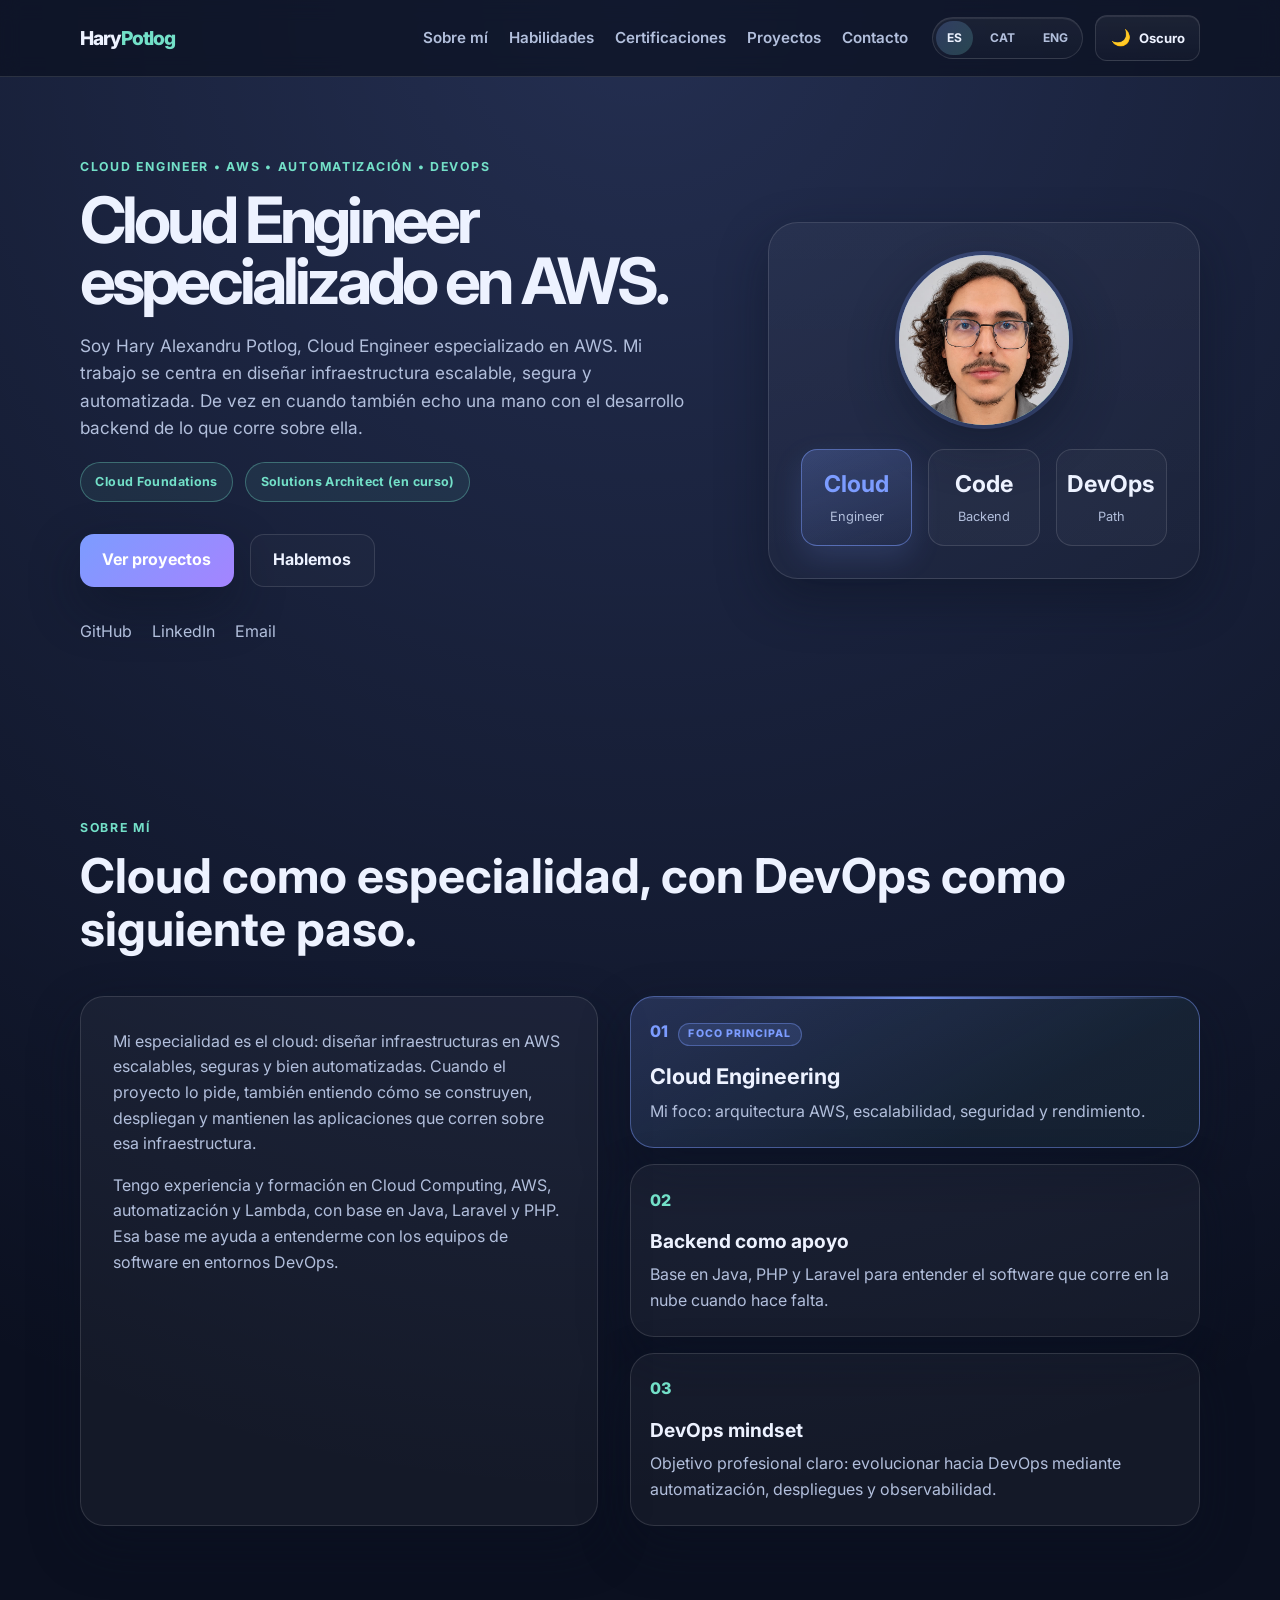
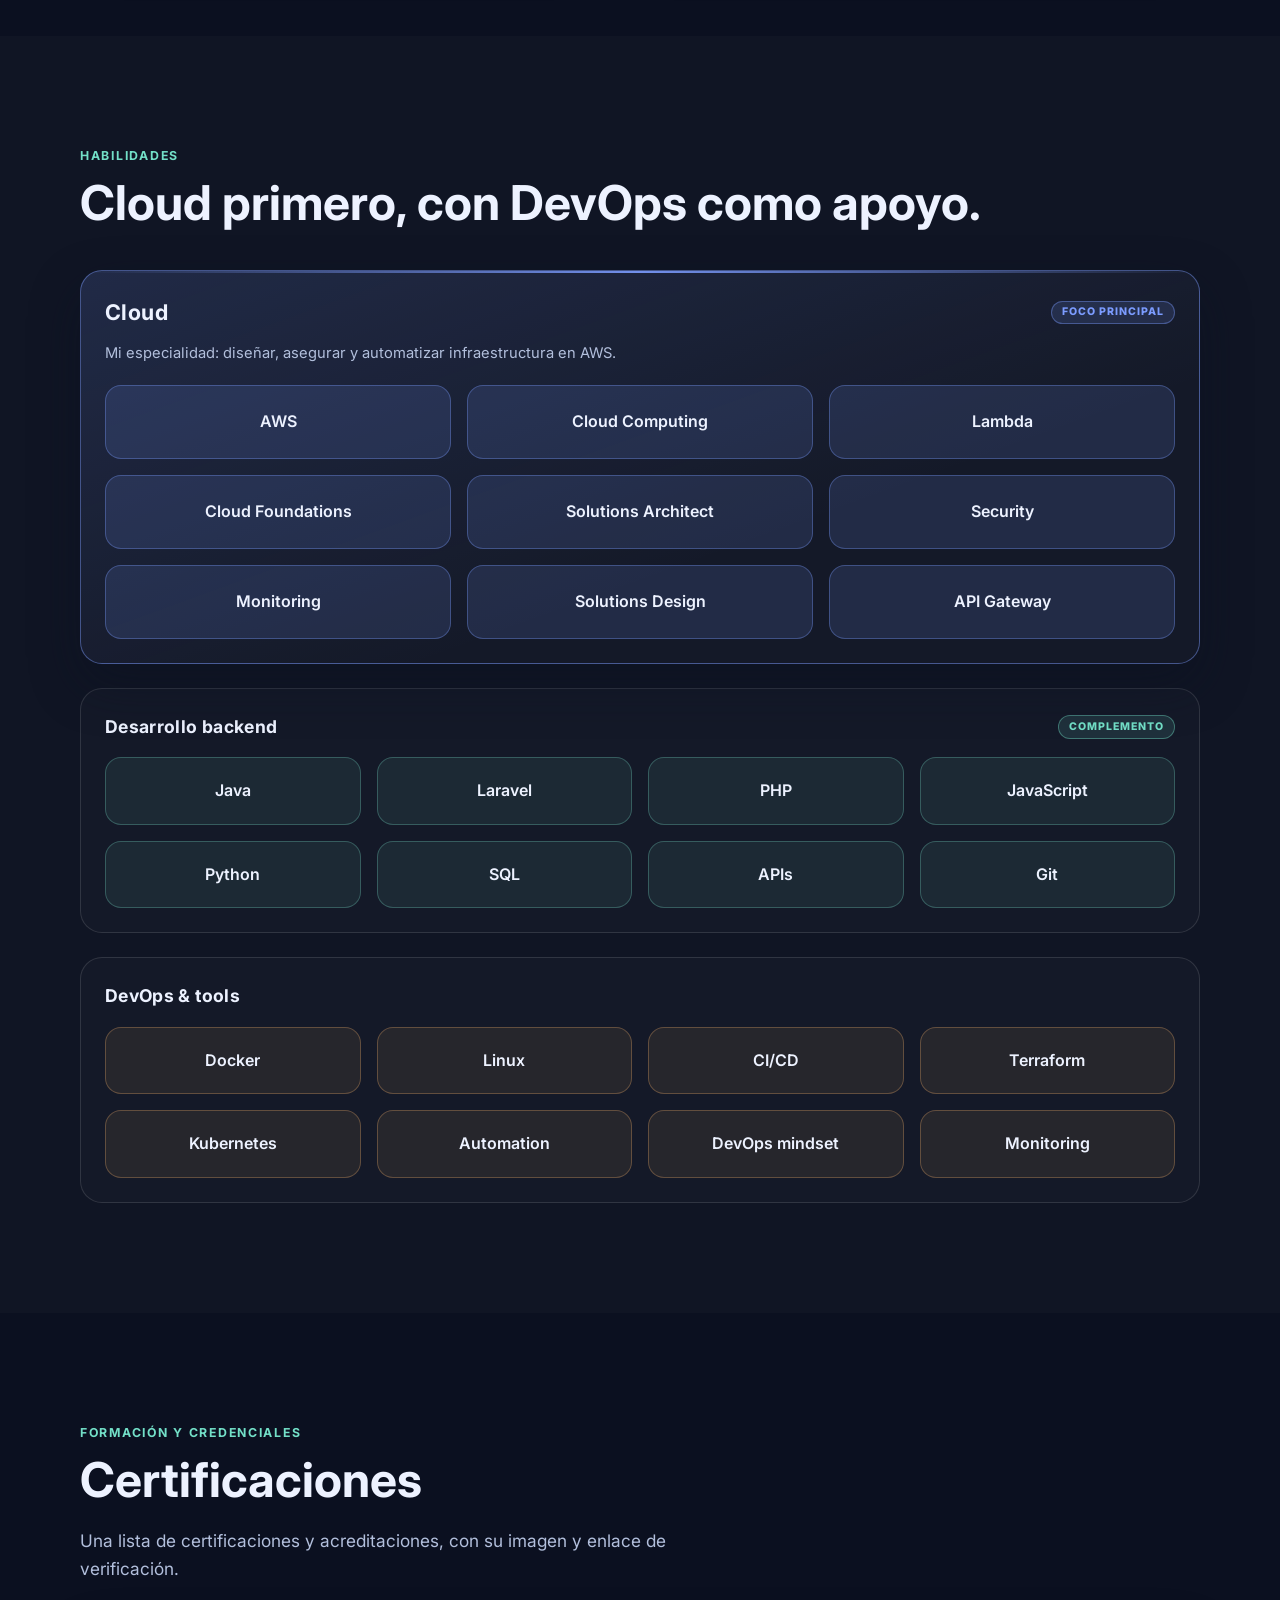
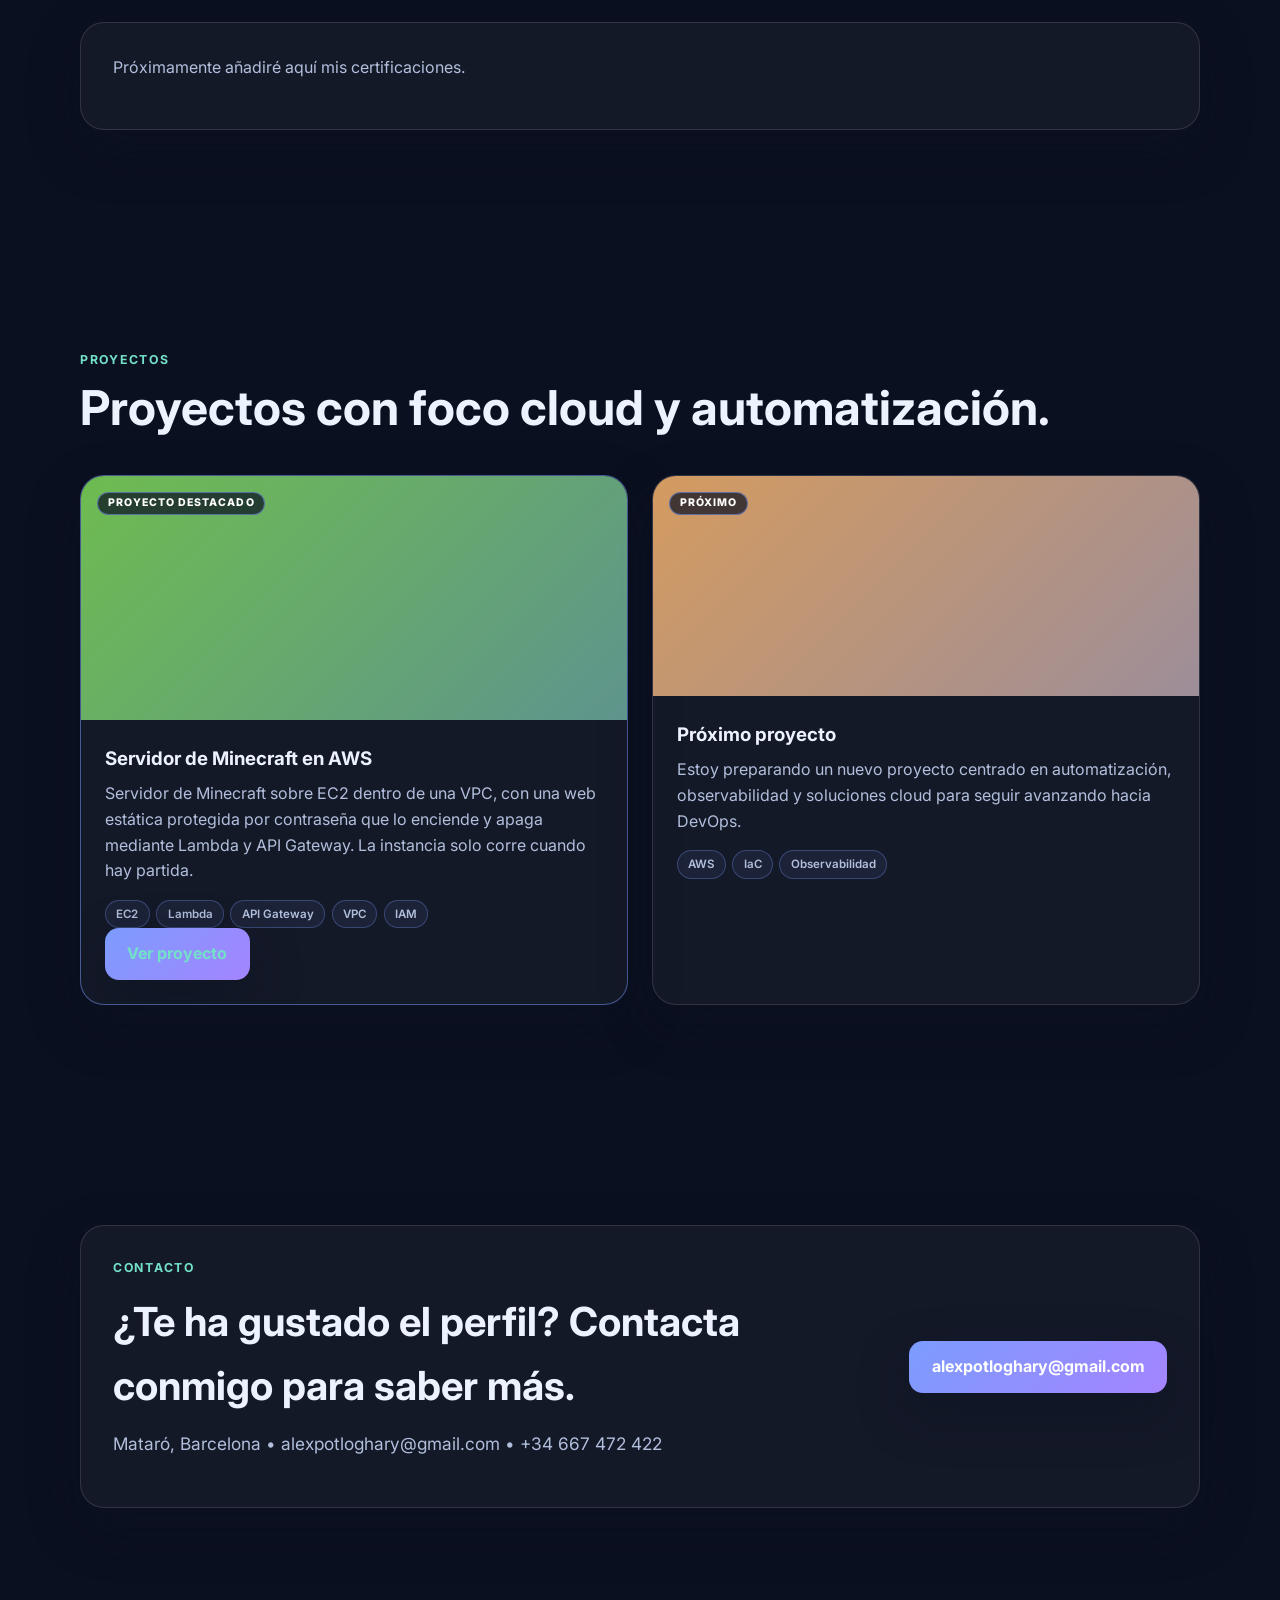
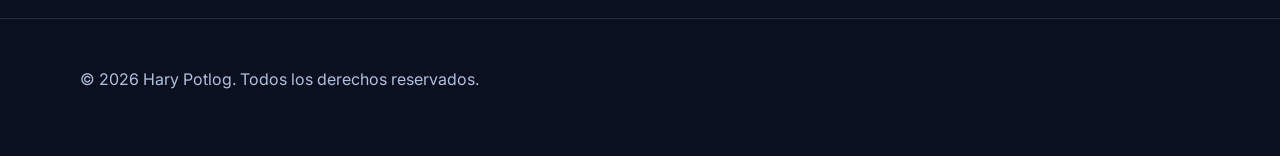
==== commit 7233cdea: "Añadir botón de acceso a la card del proyecto Minecraft." ====
--- a/index.html
+++ b/index.html
@@ -172,6 +172,7 @@
                 <h3 data-i18n="projects.minecraftTitle">Servidor de Minecraft en AWS</h3>
                 <p data-i18n="projects.minecraftText">Servidor de Minecraft sobre EC2 dentro de una VPC, con una web estática protegida por contraseña que lo enciende y apaga mediante Lambda y API Gateway. La instancia sólo se ejecuta cuando es necesaria, optimizando costes y mostrando un enfoque real de Cloud + automatización.</p>
                 <div class="project-stack" aria-label="Tecnologías del proyecto"><span>EC2</span><span>Lambda</span><span>API Gateway</span><span>VPC</span><span>IAM</span></div>
+                <a href="./encender-minecraft.html" class="btn btn-primary">Ver proyecto</a>
               </div>
             </article>
 
@@ -192,7 +193,7 @@
           <div>
             <p class="eyebrow" data-i18n="contact.eyebrow">Contacto</p>
             <h2 data-i18n="contact.title">¿Te ha interesado mi perfil? Contacta conmigo para saber más.</h2>
-            <p class="lead" style="margin-top: 0.75rem; color: var(--muted);">Mataró, Barcelona • <a href="mailto:alexpotloghary@gmail.com">alexpotloghary@gmail.com</a> • <a href="tel:+34667474242">+34 667 474 242</a></p>
+            <p class="lead" style="margin-top: 0.75rem; color: var(--muted);">Mataró, Barcelona • <a href="mailto:alexpotloghary@gmail.com">alexpotloghary@gmail.com</a> • <a href="tel:+34667472422">+34 667 472 422</a></p>
           </div>
           <a href="mailto:alexpotloghary@gmail.com" class="btn btn-primary" data-i18n="contact.emailButton">alexpotloghary@gmail.com</a>
         </div>
--- a/styles.css
+++ b/styles.css
@@ -262,6 +262,7 @@
 .thumb-two { background: linear-gradient(135deg, rgba(255,174,110,0.8), rgba(240,114,153,0.8)); }
 .thumb-three { background: linear-gradient(135deg, rgba(137,220,162,0.8), rgba(92,148,255,0.8)); }
 .thumb-minecraft { background: linear-gradient(135deg, rgba(126,217,87,0.85), rgba(94,129,244,0.8)); }
+.thumb-upcoming { background: linear-gradient(135deg, rgba(255,184,108,0.82), rgba(124,156,255,0.8)); }
 .project-body { padding: 1.5rem; }
 .project-body h3 { margin: 0 0 0.5rem; }
 .project-body p { margin: 0 0 1rem; color: var(--muted); }
@@ -309,7 +310,6 @@
   .hero { padding-top: 3.5rem; }
 }
 
-/* Animaciones */
 @keyframes fade-up {
   from { opacity: 0; transform: translateY(26px); }
   to { opacity: 1; transform: none; }
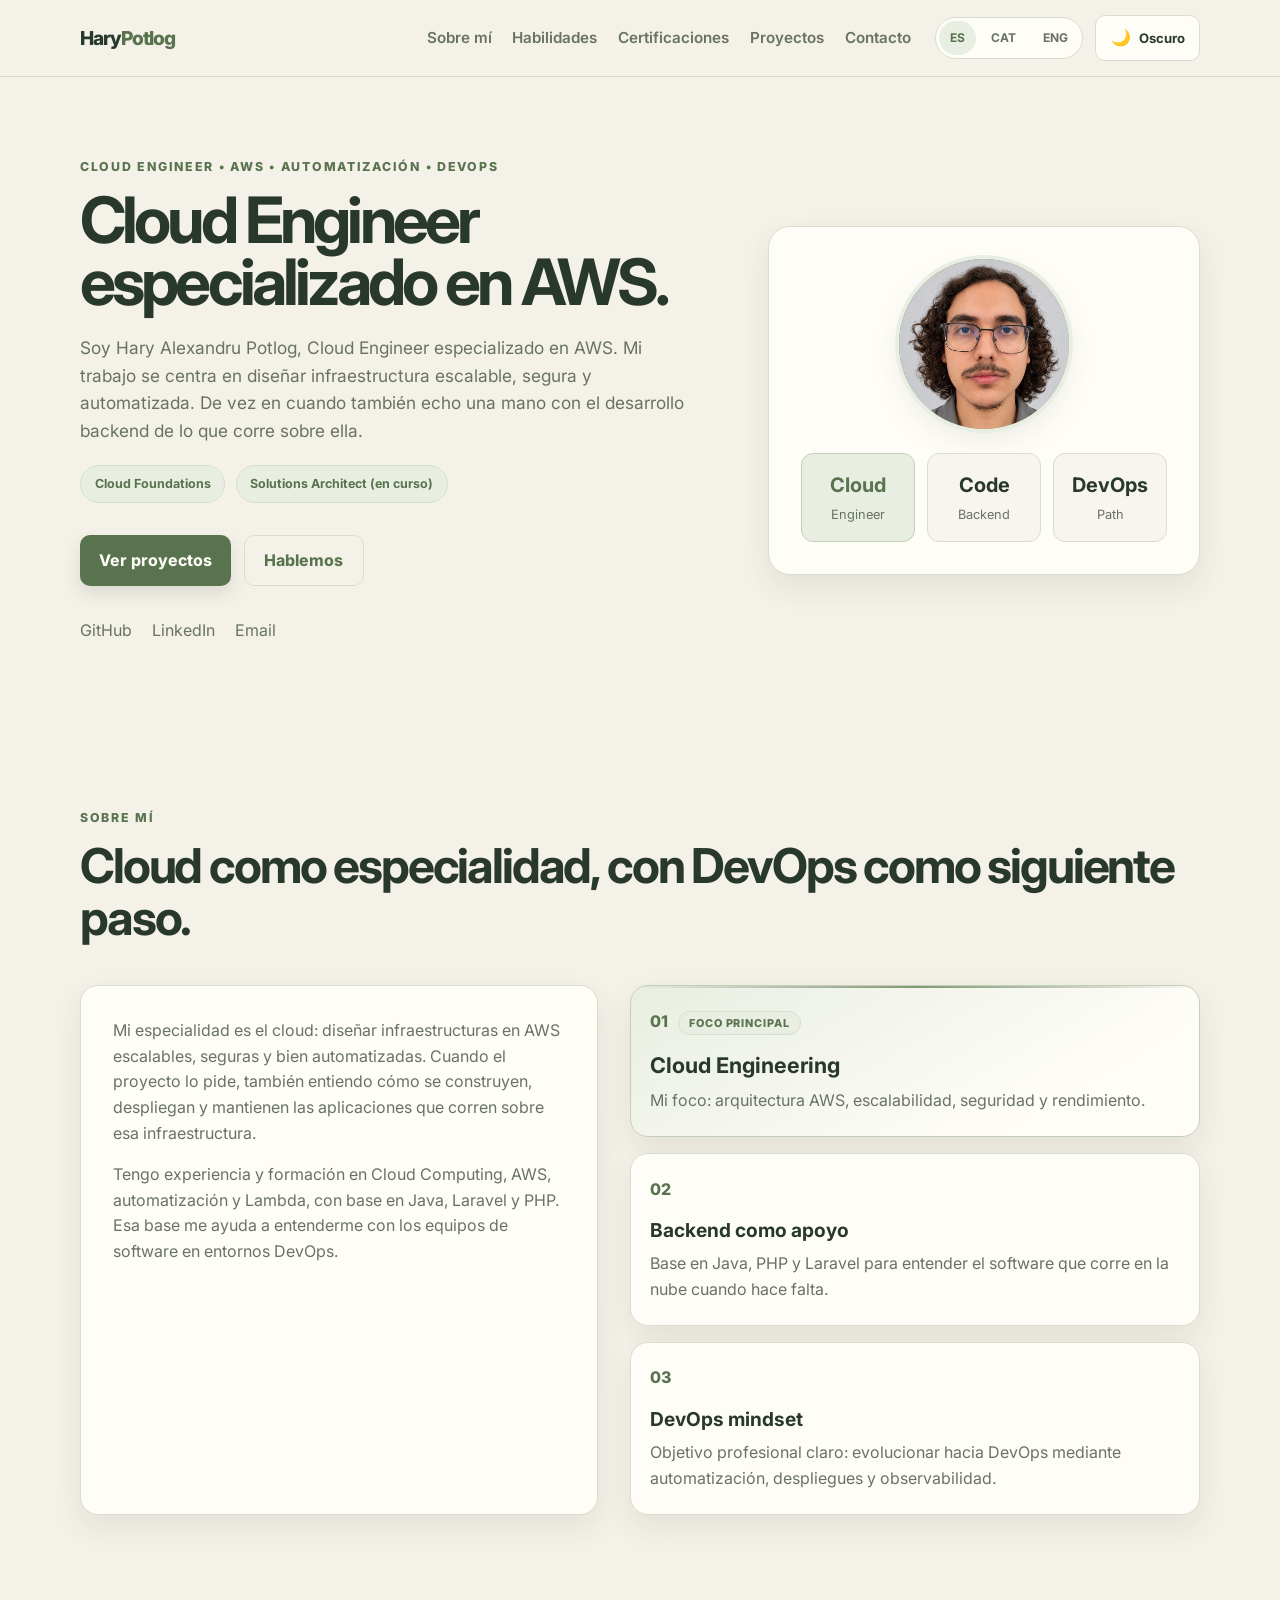
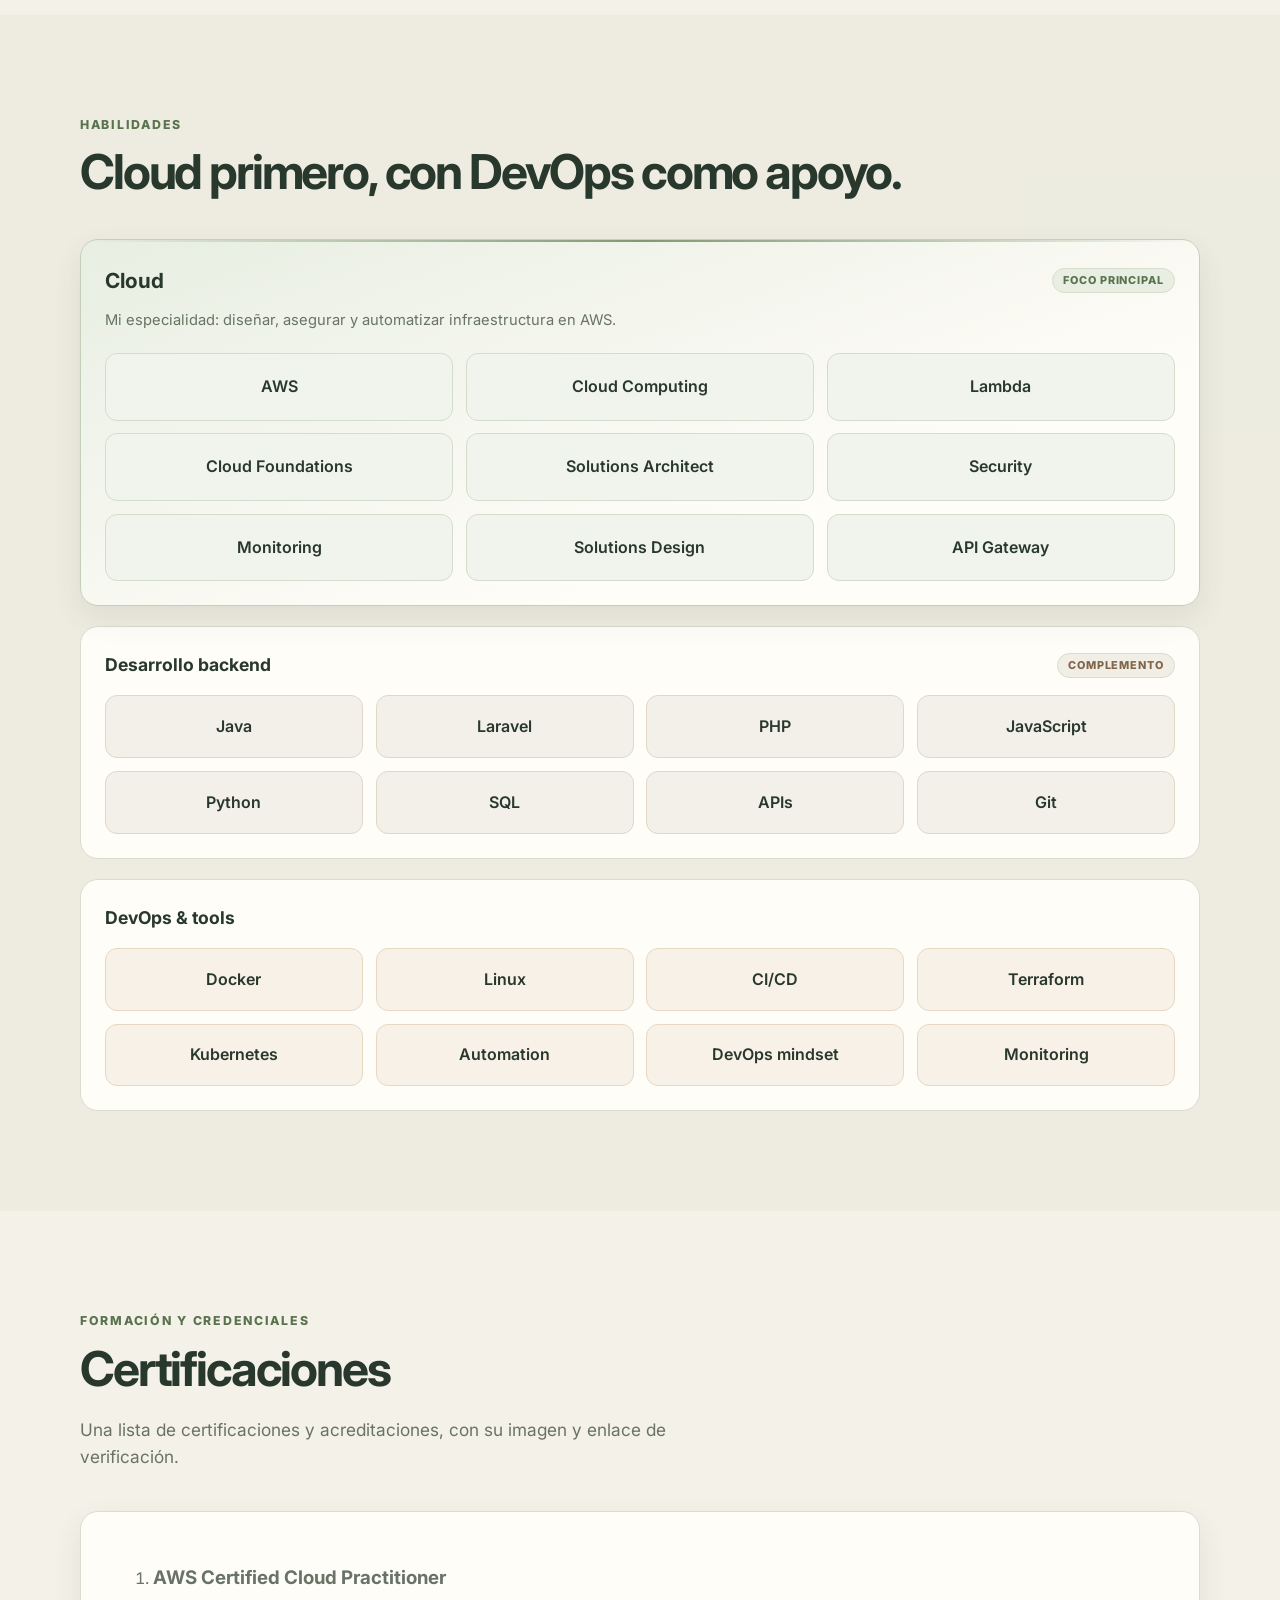
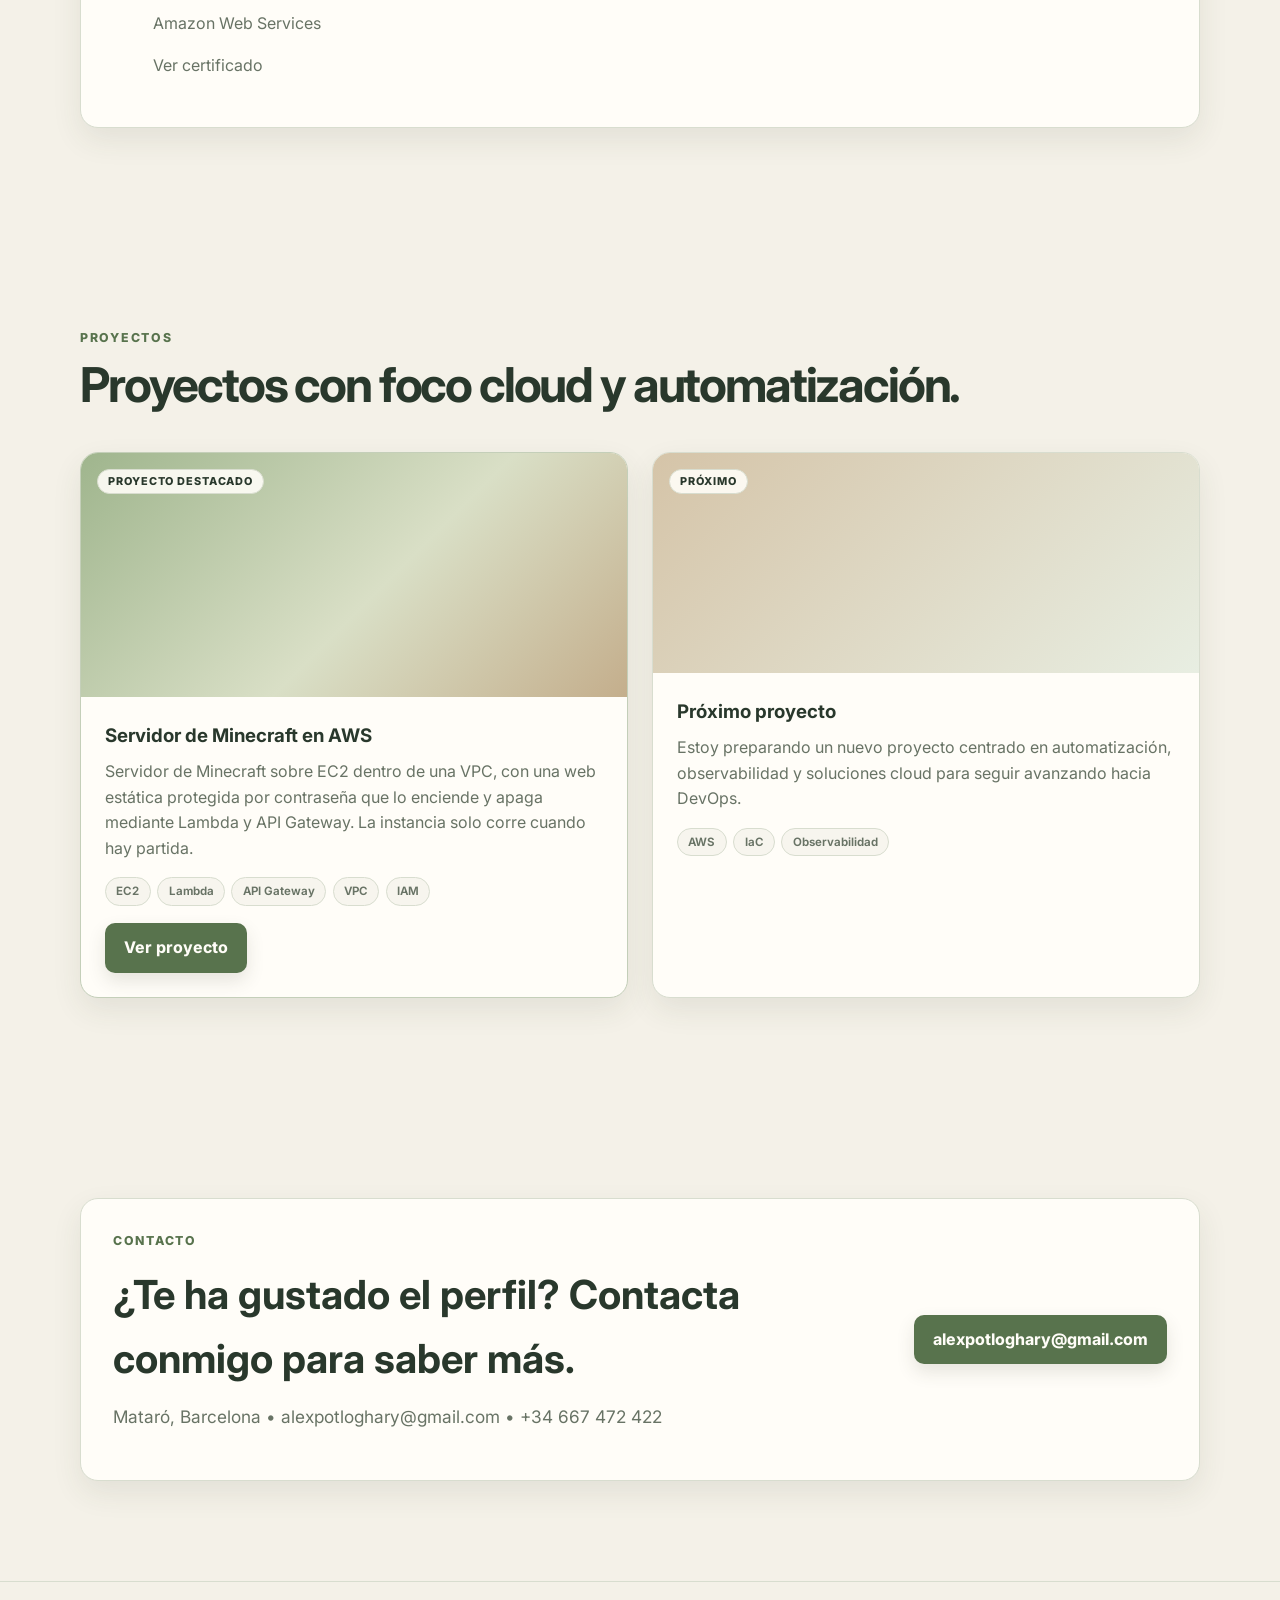
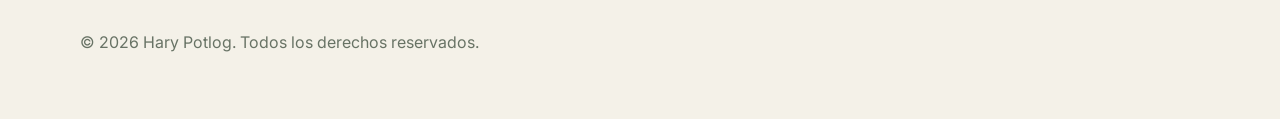
==== commit e9db4a26: "Added certification to list" ====
--- a/index.html
+++ b/index.html
@@ -142,18 +142,18 @@
             <p class="lead">Una lista de certificaciones y acreditaciones, con su imagen y enlace de verificación.</p>
           </div>
           <div class="about-card">
-            <p>Próximamente añadiré aquí mis certificaciones.</p>
             <ol class="certifications-list" aria-label="Lista de certificaciones">
-              <!-- Plantilla para una futura certificación:
               <li class="certification-item">
-                <img src="assets/certifications/nombre-certificacion.png" alt="Insignia de Nombre de la certificación" />
                 <div>
-                  <h3>Nombre de la certificación</h3>
-                  <p>Entidad emisora · Fecha de obtención</p>
-                  <a href="URL_PUBLICA_DE_VERIFICACION" target="_blank" rel="noreferrer">Ver credencial</a>
+                  <h3>AWS Certified Cloud Practitioner</h3>
+                  <p>Amazon Web Services</p>
+                  <a href="./assets/certs/AWS%20Certified%20Cloud%20Practitioner%20certificate.pdf"
+                     target="_blank"
+                     rel="noreferrer">
+                    Ver certificado
+                  </a>
                 </div>
               </li>
-              -->
             </ol>
           </div>
         </div>
--- a/styles.css
+++ b/styles.css
@@ -1,277 +1,172 @@
 :root {
-  --bg: #0b1020;
-  --bg-soft: #111a2d;
-  --card: rgba(255, 255, 255, 0.04);
-  --card-strong: #141d32;
-  --text: #edf2ff;
-  --muted: #b2bfdc;
-  --primary: #7c9cff;
-  --secondary: #73e0c8;
-  --border: rgba(255, 255, 255, 0.12);
-  --shadow: 0 20px 50px rgba(12, 18, 34, 0.45);
-  --shadow-hover: 0 30px 70px rgba(12, 18, 34, 0.55);
-  --header-bg: rgba(11, 16, 32, 0.7);
-  --section-alt: rgba(255,255,255,0.02);
-  --button-secondary-bg: rgba(255,255,255,0.02);
-  --button-secondary-border: rgba(255,255,255,0.12);
-}
-
+  color-scheme: light;
+  --bg: #f4f1e8;
+  --bg-soft: #e8eee2;
+  --card: #fffdf8;
+  --card-strong: #fffdf8;
+  --text: #29382c;
+  --muted: #687365;
+  --primary: #58734d;
+  --secondary: #58734d;
+  --border: #d8ddcf;
+  --shadow: 0 12px 30px rgba(58, 65, 48, .09);
+  --shadow-hover: 0 18px 38px rgba(58, 65, 48, .15);
+  --header-bg: rgba(244, 241, 232, .88);
+  --section-alt: rgba(88, 115, 77, .045);
+  --button-secondary-bg: transparent;
+  --button-secondary-border: #d8ddcf;
+  font-family: Inter, system-ui, -apple-system, BlinkMacSystemFont, "Segoe UI", sans-serif;
+}
+
+/* The alternate theme stays within the portfolio's warm, natural palette. */
 body.light-theme {
-  --bg: #f4f7fb;
-  --bg-soft: #edf4ff;
-  --card: rgba(255,255,255,0.9);
-  --card-strong: #ffffff;
-  --text: #111827;
-  --muted: #475569;
-  --primary: #2f5ef7;
-  --secondary: #0ea5a4;
-  --border: rgba(15, 23, 42, 0.12);
-  --shadow: 0 18px 40px rgba(15, 23, 42, 0.12);
-  --shadow-hover: 0 26px 55px rgba(15, 23, 42, 0.18);
-  --header-bg: rgba(255,255,255,0.8);
-  --section-alt: rgba(148,163,184,0.08);
-  --button-secondary-bg: rgba(148,163,184,0.08);
-  --button-secondary-border: rgba(15,23,42,0.12);
+  --bg: #f4f1e8;
+  --bg-soft: #e8eee2;
+  --card: #fffdf8;
+  --card-strong: #fffdf8;
+  --text: #29382c;
+  --muted: #687365;
+  --primary: #58734d;
+  --secondary: #58734d;
+  --border: #d8ddcf;
+  --shadow: 0 12px 30px rgba(58, 65, 48, .09);
+  --shadow-hover: 0 18px 38px rgba(58, 65, 48, .15);
+  --header-bg: rgba(244, 241, 232, .88);
+  --section-alt: rgba(88, 115, 77, .045);
+  --button-secondary-bg: transparent;
+  --button-secondary-border: #d8ddcf;
 }
 
 * { box-sizing: border-box; }
 html { scroll-behavior: smooth; }
 body {
   margin: 0;
-  font-family: "Inter", sans-serif;
-  background: radial-gradient(circle at top, rgba(124, 156, 255, 0.22), transparent 30%), var(--bg);
+  font-family: Inter, system-ui, -apple-system, BlinkMacSystemFont, "Segoe UI", sans-serif;
+  background: var(--bg);
   color: var(--text);
   line-height: 1.6;
-  transition: background 0.2s ease, color 0.2s ease;
+  transition: background .2s ease, color .2s ease;
 }
 img { max-width: 100%; display: block; }
 button, input, textarea, select { font: inherit; }
 a { color: inherit; text-decoration: none; }
-
 .container { width: min(1120px, calc(100% - 2rem)); margin: 0 auto; }
-.section { padding: 110px 0; }
-.alt { background: var(--section-alt); }
+.section { padding: 100px 0; }
+.section.alt { background: var(--section-alt); }
 .eyebrow {
-  margin: 0 0 0.75rem; color: var(--secondary); font-weight: 700; text-transform: uppercase;
-  letter-spacing: 0.14em; font-size: 0.77rem;
+  margin: 0 0 .75rem; color: var(--primary); font-weight: 800;
+  text-transform: uppercase; letter-spacing: .14em; font-size: .77rem;
 }
 .section-heading { margin-bottom: 2.5rem; }
-.section-heading h2 { font-size: clamp(2rem, 5vw, 3rem); margin: 0; line-height: 1.1; }
+.section-heading h2 { font-size: clamp(2rem, 5vw, 3rem); margin: 0; line-height: 1.1; letter-spacing: -.045em; }
+.lead { max-width: 620px; color: var(--muted); font-size: 1.08rem; margin-top: 1.25rem; }
 
 .tag {
-  display: inline-flex; align-items: center; gap: 0.3rem;
-  padding: 0.28rem 0.6rem; border-radius: 999px;
-  border: 1px solid rgba(124, 156, 255, 0.4);
-  background: rgba(124, 156, 255, 0.14);
-  color: var(--primary);
-  font-size: 0.66rem; font-weight: 800; letter-spacing: 0.1em;
+  display: inline-flex; align-items: center; gap: .3rem; padding: .3rem .65rem;
+  border: 1px solid var(--border); border-radius: 999px; background: var(--bg-soft);
+  color: var(--primary); font-size: .68rem; font-weight: 800; letter-spacing: .08em;
   text-transform: uppercase; white-space: nowrap; line-height: 1.2;
 }
-.tag--alt {
-  border-color: rgba(115, 224, 200, 0.4);
-  background: rgba(115, 224, 200, 0.12);
-  color: var(--secondary);
-}
-
-.site-header {
-  position: sticky; top: 0; z-index: 20; backdrop-filter: blur(10px);
-  background: var(--header-bg); border-bottom: 1px solid var(--border);
-}
-.nav {
-  display: flex; align-items: center; justify-content: space-between; min-height: 76px; position: relative;
-}
-.brand { font-size: 1.2rem; font-weight: 800; letter-spacing: -0.05em; }
-.brand span { color: var(--secondary); }
-
-.nav-right {
-  display: flex;
-  align-items: center;
-  justify-content: flex-end;
-  gap: 1rem;
-  margin-left: auto;
-}
-
-.nav-actions {
-  display: flex; align-items: center; gap: 0.75rem;
-}
-
-.lang-switch {
-  display: inline-flex;
-  align-items: center;
-  gap: 0.35rem;
-  background: linear-gradient(180deg, rgba(255,255,255,0.05), rgba(255,255,255,0.02));
-  border: 1px solid var(--border);
-  border-radius: 999px;
-  padding: 0.2rem;
-  box-shadow: inset 0 1px 0 rgba(255,255,255,0.08);
-}
-
-.lang-btn {
-  border: none;
-  background: transparent;
-  color: var(--muted);
-  font-weight: 700;
-  font-size: 0.75rem;
-  padding: 0.45rem 0.7rem;
-  border-radius: 999px;
-  cursor: pointer;
-  transition: all 0.2s ease;
-}
-
-.lang-btn.is-active {
-  background: linear-gradient(135deg, rgba(124,156,255,0.22), rgba(115,224,200,0.22));
-  color: var(--text);
-}
-
-.nav-links {
-  display: flex;
-  gap: 1.3rem;
-  align-items: center;
-  margin-right: 0.5rem;
-}
-.nav-links a {
-  color: var(--muted);
-  transition: color 0.2s ease;
-  font-size: 0.95rem;
-  font-weight: 600;
-}
-.nav-links a:hover { color: var(--text); }
-
-.nav-toggle,
-.theme-toggle {
-  display: inline-flex; align-items: center; justify-content: center; gap: 0.5rem; border-radius: 12px;
-  border: 1px solid var(--border); color: var(--text); background: linear-gradient(180deg, rgba(255,255,255,0.06), rgba(255,255,255,0.02));
-  cursor: pointer; box-shadow: inset 0 1px 0 rgba(255,255,255,0.08); transition: transform 0.2s ease, background 0.2s ease, border-color 0.2s ease;
-}
+.tag--alt { background: #f1eee5; color: #80654a; }
+.site-header { position: sticky; top: 0; z-index: 20; backdrop-filter: blur(10px); background: var(--header-bg); border-bottom: 1px solid var(--border); }
+.nav { display: flex; align-items: center; justify-content: space-between; min-height: 76px; position: relative; }
+.brand { font-size: 1.2rem; font-weight: 800; letter-spacing: -.05em; }
+.brand span { color: var(--primary); }
+.nav-right { display: flex; align-items: center; justify-content: flex-end; gap: 1rem; margin-left: auto; }
+.nav-actions { display: flex; align-items: center; gap: .75rem; }
+.lang-switch { display: inline-flex; align-items: center; gap: .25rem; background: var(--card); border: 1px solid var(--border); border-radius: 999px; padding: .2rem; }
+.lang-btn { border: 0; background: transparent; color: var(--muted); font-weight: 700; font-size: .75rem; padding: .45rem .7rem; border-radius: 999px; cursor: pointer; transition: background .2s ease, color .2s ease; }
+.lang-btn.is-active { background: var(--bg-soft); color: var(--primary); }
+.nav-links { display: flex; gap: 1.3rem; align-items: center; margin-right: .5rem; }
+.nav-links a { position: relative; color: var(--muted); transition: color .2s ease; font-size: .95rem; font-weight: 600; }
+.nav-links a:hover { color: var(--primary); }
+.nav-links a::after { content: ""; position: absolute; left: 0; bottom: -5px; width: 100%; height: 2px; border-radius: 2px; background: var(--primary); transform: scaleX(0); transform-origin: left; transition: transform .25s ease; }
+.nav-links a:hover::after, .nav-links a:focus-visible::after { transform: scaleX(1); }
+.nav-toggle, .theme-toggle { display: inline-flex; align-items: center; justify-content: center; gap: .5rem; border-radius: 10px; border: 1px solid var(--border); color: var(--text); background: var(--card); cursor: pointer; transition: transform .2s ease, background .2s ease; }
 .nav-toggle:hover, .theme-toggle:hover { transform: translateY(-1px); }
-.nav-toggle {
-  display: none; font-size: 1.5rem; padding: 0.35rem 0.7rem;
-}
-.theme-toggle { padding: 0.55rem 0.9rem; font-size: 0.82rem; font-weight: 700; }
+.nav-toggle { display: none; font-size: 1.5rem; padding: .35rem .7rem; }
+.theme-toggle { padding: .55rem .9rem; font-size: .82rem; font-weight: 700; }
 .theme-icon { font-size: 1rem; }
 
 .hero { padding: 5rem 0 4rem; }
-.hero-content { display: grid; grid-template-columns: 1.2fr 0.8fr; gap: 2.5rem; align-items: center; }
-.hero-text h1 { margin: 0; font-size: clamp(2.7rem, 5vw, 5rem); line-height: 0.96; letter-spacing: -0.06em; }
-.lead { max-width: 620px; color: var(--muted); font-size: 1.08rem; margin-top: 1.25rem; }
-
-.mini-badges { display: flex; flex-wrap: wrap; gap: 0.75rem; margin-top: 1.25rem; }
-.mini-badges span {
-  display: inline-flex; align-items: center; border: 1px solid rgba(115,224,200,0.35);
-  background: rgba(115,224,200,0.08); color: var(--secondary); padding: 0.55rem 0.9rem; border-radius: 999px;
-  font-size: 0.78rem; font-weight: 700; letter-spacing: 0.03em;
-}
-
-.hero-actions { display: flex; flex-wrap: wrap; gap: 1rem; margin-top: 2rem; }
-.btn {
-  display: inline-flex; align-items: center; justify-content: center; min-height: 52px; padding: 0.8rem 1.4rem;
-  border-radius: 14px; font-weight: 700; transition: transform 0.2s ease, opacity 0.2s ease;
-}
-.btn:hover { transform: translateY(-1px); }
-.btn-primary { background: linear-gradient(135deg, var(--primary), #a484ff); color: #fff; box-shadow: var(--shadow); }
-.btn-secondary { border: 1px solid var(--button-secondary-border); color: var(--text); background: var(--button-secondary-bg); }
-
+.hero-content { display: grid; grid-template-columns: 1.2fr .8fr; gap: 2.5rem; align-items: center; }
+.hero-text h1 { margin: 0; font-size: clamp(2.7rem, 5vw, 5rem); line-height: .98; letter-spacing: -.06em; }
+.mini-badges { display: flex; flex-wrap: wrap; gap: .65rem; margin-top: 1.25rem; }
+.mini-badges span { display: inline-flex; align-items: center; border: 1px solid var(--border); background: var(--bg-soft); color: var(--primary); padding: .5rem .85rem; border-radius: 999px; font-size: .78rem; font-weight: 700; }
+.hero-actions { display: flex; flex-wrap: wrap; gap: .8rem; margin-top: 2rem; }
+.btn { display: inline-flex; align-items: center; justify-content: center; min-height: 48px; padding: .75rem 1.2rem; border-radius: 10px; font-weight: 750; transition: transform .2s ease, background .2s ease, box-shadow .2s ease; }
+.btn:hover { transform: translateY(-2px); }
+.btn-primary { background: var(--primary); color: #fffdf8; box-shadow: 0 8px 18px rgba(58, 65, 48, .13); }
+.btn-primary:hover { background: #435d3a; box-shadow: var(--shadow-hover); }
+.btn-secondary { border: 1px solid var(--button-secondary-border); color: var(--primary); background: var(--button-secondary-bg); }
+.btn:focus-visible, button:focus-visible, a:focus-visible { outline: 3px solid #9a7956; outline-offset: 3px; }
 .socials { list-style: none; padding: 0; margin: 2rem 0 0; display: flex; flex-wrap: wrap; gap: 1.25rem; color: var(--muted); }
-.socials a:hover { color: var(--text); }
-
-.hero-card {
-  background: linear-gradient(180deg, rgba(255,255,255,0.04), rgba(255,255,255,0.02)); border: 1px solid var(--border);
-  border-radius: 30px; padding: 2rem; box-shadow: var(--shadow);
-}
-.avatar {
-  width: 170px; height: 170px; border-radius: 50%; margin: 0 auto 1.5rem; overflow: hidden;
-  background: linear-gradient(135deg, var(--primary), var(--secondary));
-  box-shadow: 0 0 0 4px rgba(124, 156, 255, 0.22), var(--shadow);
-}
+.socials a:hover { color: var(--primary); }
+.hero-card { background: var(--card); border: 1px solid var(--border); border-radius: 22px; padding: 2rem; box-shadow: var(--shadow); }
+.avatar { width: 170px; height: 170px; border-radius: 50%; margin: 0 auto 1.5rem; overflow: hidden; background: linear-gradient(135deg, #58734d, #a5b88c); box-shadow: 0 0 0 4px var(--bg-soft), var(--shadow); }
 .avatar img { width: 100%; height: 100%; object-fit: cover; object-position: center 30%; }
-.card-metrics { display: grid; grid-template-columns: repeat(3, 1fr); gap: 1rem; text-align: center; }
-.card-metrics div { padding: 1rem 0.5rem; border-radius: 16px; background: rgba(255,255,255,0.03); border: 1px solid var(--border); }
-.card-metrics strong { display: block; font-size: 1.45rem; }
-.card-metrics span { color: var(--muted); font-size: 0.8rem; }
-.card-metrics div.is-featured {
-  background: linear-gradient(160deg, rgba(124,156,255,0.24), rgba(124,156,255,0.06));
-  border-color: rgba(124,156,255,0.5);
-  box-shadow: 0 12px 30px rgba(124,156,255,0.16);
-}
+.card-metrics { display: grid; grid-template-columns: repeat(3, 1fr); gap: .75rem; text-align: center; }
+.card-metrics div { padding: .9rem .4rem; border-radius: 12px; background: #f7f5ee; border: 1px solid var(--border); }
+.card-metrics strong { display: block; font-size: 1.25rem; }
+.card-metrics span { color: var(--muted); font-size: .8rem; }
+.card-metrics div.is-featured { background: var(--bg-soft); border-color: #c4cfb9; }
 .card-metrics div.is-featured strong { color: var(--primary); }
 
 .about-grid { display: grid; grid-template-columns: 1fr 1.1fr; gap: 2rem; }
-.about-card, .about-list div, .project-card, .contact-box {
-  background: var(--card); border: 1px solid var(--border); border-radius: 24px; box-shadow: var(--shadow);
-}
+.about-card, .about-list div, .project-card, .contact-box { background: var(--card); border: 1px solid var(--border); border-radius: 18px; box-shadow: var(--shadow); }
 .about-card { padding: 2rem; color: var(--muted); }
 .about-card p { margin-top: 0; }
 .about-list { display: grid; gap: 1rem; }
-.about-list div { padding: 1.4rem 1.2rem; position: relative; overflow: hidden; }
-.about-list .about-index { color: var(--secondary); font-weight: 800; }
-.about-list .tag { margin-left: 0.6rem; }
-.about-list div.is-featured {
-  background: linear-gradient(150deg, rgba(124,156,255,0.18), rgba(115,224,200,0.06) 70%);
-  border-color: rgba(124,156,255,0.45);
-}
-.about-list div.is-featured::before {
-  content: ""; position: absolute; inset: 0 0 auto; height: 2px;
-  background: linear-gradient(90deg, transparent, rgba(124,156,255,0.9), transparent);
-}
-.about-list div.is-featured .about-index { color: var(--primary); }
+.about-list div { padding: 1.4rem 1.2rem; position: relative; overflow: hidden; transition: transform .25s ease, border-color .25s ease, box-shadow .25s ease; }
+.about-list div:hover { transform: translateY(-3px); border-color: #aab99d; box-shadow: var(--shadow-hover); }
+.about-list .about-index { color: var(--primary); font-weight: 800; }
+.about-list .tag { margin-left: .6rem; }
+.about-list div.is-featured { background: linear-gradient(150deg, #e8eee2, #fffdf8 76%); border-color: #c4cfb9; }
+.about-list div.is-featured::before { content: ""; position: absolute; inset: 0 0 auto; height: 2px; background: linear-gradient(90deg, transparent, #829875, transparent); }
 .about-list div.is-featured h3 { font-size: 1.35rem; }
-.about-list h3 { margin: 0.8rem 0 0.35rem; font-size: 1.2rem; }
+.about-list h3 { margin: .8rem 0 .35rem; font-size: 1.2rem; }
 .about-list p { margin: 0; color: var(--muted); }
 
-.skills-groups { display: grid; gap: 1.5rem; }
-.skill-group { background: rgba(255,255,255,0.02); border: 1px solid var(--border); border-radius: 22px; padding: 1.5rem; }
-.skill-group-head { display: flex; flex-wrap: wrap; align-items: center; justify-content: space-between; gap: 0.5rem 1rem; margin-bottom: 1rem; }
-.skill-group h3 { margin: 0; font-size: 1.1rem; letter-spacing: 0.02em; }
-.skill-group-note { margin: -0.25rem 0 1.25rem; color: var(--muted); font-size: 0.92rem; }
-.skill-group.is-featured {
-  position: relative; overflow: hidden; box-shadow: var(--shadow);
-  border-color: rgba(124,156,255,0.45);
-  background: linear-gradient(160deg, rgba(124,156,255,0.16), rgba(255,255,255,0.02) 65%);
-}
-.skill-group.is-featured::before {
-  content: ""; position: absolute; inset: 0 0 auto; height: 2px;
-  background: linear-gradient(90deg, transparent, rgba(124,156,255,0.9), transparent);
-}
-.skill-group.is-featured h3 { font-size: 1.35rem; }
-.skills-grid { display: grid; grid-template-columns: repeat(4, minmax(140px, 1fr)); gap: 1rem; }
+.skills-groups { display: grid; gap: 1.25rem; }
+.skill-group { background: var(--card); border: 1px solid var(--border); border-radius: 18px; padding: 1.5rem; }
+.skill-group-head { display: flex; flex-wrap: wrap; align-items: center; justify-content: space-between; gap: .5rem 1rem; margin-bottom: 1rem; }
+.skill-group h3 { margin: 0; font-size: 1.1rem; }
+.skill-group-note { margin: -.25rem 0 1.25rem; color: var(--muted); font-size: .92rem; }
+.skill-group.is-featured { position: relative; overflow: hidden; box-shadow: var(--shadow); border-color: #c4cfb9; background: linear-gradient(160deg, #e8eee2, #fffdf8 70%); }
+.skill-group.is-featured::before { content: ""; position: absolute; inset: 0 0 auto; height: 2px; background: linear-gradient(90deg, transparent, #829875, transparent); }
+.skill-group.is-featured h3 { font-size: 1.3rem; }
+.skills-grid { display: grid; grid-template-columns: repeat(4, minmax(140px, 1fr)); gap: .8rem; }
 .skills-grid--featured { grid-template-columns: repeat(3, minmax(0, 1fr)); }
-.skills-grid--featured .skill { padding: 1.45rem 1rem; font-size: 1rem; }
-.skill {
-  padding: 1.25rem 1rem; text-align: center; border: 1px solid var(--border); border-radius: 16px;
-  background: rgba(255,255,255,0.03); color: var(--text); font-weight: 600; transition: transform 0.2s ease, border-color 0.2s ease;
-}
-.skill:hover { transform: translateY(-2px); border-color: rgba(255,255,255,0.18); }
-.skill.cloud { background: rgba(124, 156, 255, 0.08); border-color: rgba(124, 156, 255, 0.28); }
-.skill-group.is-featured .skill.cloud { background: rgba(124, 156, 255, 0.14); border-color: rgba(124, 156, 255, 0.34); }
-.skill.code { background: rgba(122, 224, 200, 0.08); border-color: rgba(122, 224, 200, 0.28); }
-.skill.tools { background: rgba(255, 184, 108, 0.08); border-color: rgba(255, 184, 108, 0.28); }
+.skills-grid--featured .skill { padding: 1.25rem .8rem; font-size: 1rem; }
+.skill { padding: 1.1rem .8rem; text-align: center; border: 1px solid var(--border); border-radius: 12px; background: #fffdf8; color: var(--text); font-weight: 600; transition: transform .2s ease, border-color .2s ease, box-shadow .2s ease; }
+.skill:hover { transform: translateY(-2px); border-color: #aab99d; box-shadow: var(--shadow); }
+.skill.cloud { background: #f1f4ec; border-color: #d3ddc9; }
+.skill.code { background: #f3f0e9; border-color: #e0d7c7; }
+.skill.tools { background: #f7f1e8; border-color: #e7d8c3; }
 
 .projects-grid { display: grid; grid-template-columns: repeat(2, minmax(240px, 1fr)); gap: 1.5rem; }
-.project-card { overflow: hidden; }
-.project-card.is-featured { border-color: rgba(124,156,255,0.5); box-shadow: var(--shadow); }
+.project-card { overflow: hidden; transition: transform .3s ease, border-color .3s ease, box-shadow .3s ease; }
+.project-card.is-featured { border-color: #c4cfb9; }
+.project-card:hover { transform: translateY(-5px); border-color: #aab99d; box-shadow: var(--shadow-hover); }
 .project-card.is-featured .project-thumb { height: 244px; }
-.project-thumb { height: 220px; background-size: cover; background-position: center; position: relative; }
-.thumb-tag {
-  position: absolute; top: 1rem; left: 1rem;
-  background: rgba(11,16,32,0.72); color: #fff;
-  border-color: rgba(124,156,255,0.55);
-  backdrop-filter: blur(6px);
-}
-body.light-theme .thumb-tag { background: rgba(255,255,255,0.85); color: var(--text); }
-.thumb-one { background: linear-gradient(135deg, rgba(124,156,255,0.8), rgba(115,224,200,0.7)); }
-.thumb-two { background: linear-gradient(135deg, rgba(255,174,110,0.8), rgba(240,114,153,0.8)); }
-.thumb-three { background: linear-gradient(135deg, rgba(137,220,162,0.8), rgba(92,148,255,0.8)); }
-.thumb-minecraft { background: linear-gradient(135deg, rgba(126,217,87,0.85), rgba(94,129,244,0.8)); }
-.thumb-upcoming { background: linear-gradient(135deg, rgba(255,184,108,0.82), rgba(124,156,255,0.8)); }
+.project-thumb { height: 220px; background-size: cover; background-position: center; position: relative; transition: transform .45s ease; }
+.project-card:hover .project-thumb { transform: scale(1.025); }
+.thumb-tag { position: absolute; top: 1rem; left: 1rem; background: rgba(255,253,248,.9); color: var(--text); border-color: var(--border); backdrop-filter: blur(6px); }
+.thumb-one { background: linear-gradient(135deg, #b3c5a5, #e4d7bc); }
+.thumb-two { background: linear-gradient(135deg, #c9ab88, #e3c9b5); }
+.thumb-three { background: linear-gradient(135deg, #a9bd9a, #d6dbc0); }
+.thumb-minecraft { background: linear-gradient(135deg, #9fb58d, #d9dfc6 55%, #c4ae8c); }
+.thumb-upcoming { background: linear-gradient(135deg, #d5c4a8, #e8eee2); }
 .project-body { padding: 1.5rem; }
-.project-body h3 { margin: 0 0 0.5rem; }
+.project-body h3 { margin: 0 0 .5rem; }
 .project-body p { margin: 0 0 1rem; color: var(--muted); }
-.project-body a { color: var(--secondary); font-weight: 700; }
-.project-stack { display: flex; flex-wrap: wrap; gap: 0.4rem; }
-.project-stack span {
-  padding: 0.25rem 0.65rem; border-radius: 999px; font-size: 0.72rem; font-weight: 600;
-  color: var(--muted); background: rgba(124,156,255,0.08); border: 1px solid rgba(124,156,255,0.3);
-}
+.project-body a:not(.btn) { color: var(--primary); font-weight: 700; }
+.project-stack { display: flex; flex-wrap: wrap; gap: .4rem; margin-bottom: 1.1rem; }
+.project-stack span { padding: .25rem .65rem; border-radius: 999px; font-size: .72rem; font-weight: 650; color: var(--muted); background: #f7f5ee; border: 1px solid var(--border); }
+.project-body .btn-project { min-height: 46px; gap: .65rem; padding: .7rem 1.1rem; border-radius: 11px; background: var(--primary); color: #fffdf8; box-shadow: 0 7px 16px rgba(58, 65, 48, .15); }
+.project-body .btn-project::after { content: "↗"; display: inline-block; font-size: 1.05rem; transition: transform .2s ease; }
+.project-body .btn-project:hover { background: #435d3a; box-shadow: 0 11px 22px rgba(58, 65, 48, .2); }
+.project-body .btn-project:hover::after { transform: translate(2px, -2px); }
 
 .contact-box { padding: 2rem; display: flex; align-items: center; justify-content: space-between; gap: 1rem; }
 .contact-box h2 { margin: 0; font-size: clamp(1.7rem, 4vw, 2.5rem); }
@@ -282,129 +177,42 @@
   .skills-grid, .skills-grid--featured { grid-template-columns: repeat(2, minmax(140px, 1fr)); }
   .project-card.is-featured .project-thumb { height: 220px; }
 }
-
 @media (max-width: 700px) {
-  .nav {
-    flex-wrap: wrap;
-    row-gap: 0.75rem;
-    padding: 0.5rem 0;
-  }
-
-  .nav-right {
-    width: 100%;
-    justify-content: space-between;
-  }
-
-  .nav-links {
-    position: absolute; left: 1rem; right: 1rem; top: 76px; display: none; flex-direction: column; padding: 1rem;
-    border: 1px solid var(--border); border-radius: 16px; background: rgba(11, 16, 32, 0.96);
-  }
-
-  body.light-theme .nav-links { background: rgba(255,255,255,0.96); }
+  .nav { flex-wrap: wrap; row-gap: .75rem; padding: .5rem 0; }
+  .nav-right { width: 100%; justify-content: space-between; }
+  .nav-links { position: absolute; left: 1rem; right: 1rem; top: 76px; display: none; flex-direction: column; padding: 1rem; border: 1px solid var(--border); border-radius: 16px; background: var(--card); box-shadow: var(--shadow); }
   .nav-links.open { display: flex; }
   .nav-toggle { display: inline-flex; }
   .nav-actions { margin-left: auto; margin-right: 0; }
-  .theme-toggle { padding: 0.5rem 0.7rem; font-size: 0.72rem; }
+  .theme-toggle { padding: .5rem .7rem; font-size: .72rem; }
   .theme-label { display: none; }
   .contact-box { flex-direction: column; align-items: flex-start; }
   .hero { padding-top: 3.5rem; }
-}
-
-@keyframes fade-up {
-  from { opacity: 0; transform: translateY(26px); }
-  to { opacity: 1; transform: none; }
-}
-
-@keyframes fade-in-scale {
-  from { opacity: 0; transform: translateY(26px) scale(0.97); }
-  to { opacity: 1; transform: none; }
-}
-
-@keyframes fade-down {
-  from { opacity: 0; transform: translateY(-12px); }
-  to { opacity: 1; transform: none; }
-}
-
-@keyframes float {
-  0%, 100% { transform: translateY(0); }
-  50% { transform: translateY(-8px); }
-}
-
-@keyframes gradient-shift {
-  0%, 100% { background-position: 0% 50%; }
-  50% { background-position: 100% 50%; }
-}
-
-.site-header { animation: fade-down 0.6s ease both; }
-
-.hero-text > * { animation: fade-up 0.7s cubic-bezier(0.2, 0.7, 0.2, 1) both; }
-.hero-text > :nth-child(1) { animation-delay: 0.05s; }
-.hero-text > :nth-child(2) { animation-delay: 0.12s; }
-.hero-text > :nth-child(3) { animation-delay: 0.19s; }
-.hero-text > :nth-child(4) { animation-delay: 0.26s; }
-.hero-text > :nth-child(5) { animation-delay: 0.33s; }
-.hero-text > :nth-child(6) { animation-delay: 0.4s; }
-
-.hero-card { animation: fade-in-scale 0.9s cubic-bezier(0.2, 0.7, 0.2, 1) 0.25s both; }
-.avatar { animation: float 6s ease-in-out infinite; }
-
+  .section { padding: 72px 0; }
+}
+@media (max-width: 480px) {
+  .skills-grid, .skills-grid--featured { grid-template-columns: repeat(2, minmax(0, 1fr)); }
+  .hero-card { padding: 1.4rem; }
+  .card-metrics { gap: .45rem; }
+  .card-metrics div { padding: .75rem .25rem; }
+  .project-body { padding: 1.2rem; }
+}
+
+@keyframes fade-up { from { opacity: 0; transform: translateY(20px); } to { opacity: 1; transform: none; } }
+@keyframes fade-down { from { opacity: 0; transform: translateY(-10px); } to { opacity: 1; transform: none; } }
+.site-header { animation: fade-down .5s ease both; }
+.hero-text > * { animation: fade-up .6s cubic-bezier(.2,.7,.2,1) both; }
+.hero-text > :nth-child(1) { animation-delay: .05s; }
+.hero-text > :nth-child(2) { animation-delay: .12s; }
+.hero-text > :nth-child(3) { animation-delay: .19s; }
+.hero-text > :nth-child(4) { animation-delay: .26s; }
+.hero-text > :nth-child(5) { animation-delay: .33s; }
+.hero-text > :nth-child(6) { animation-delay: .4s; }
+.hero-card { animation: fade-up .7s ease .2s both; }
 .reveal { opacity: 0; }
-.reveal.is-visible {
-  animation: fade-up 0.65s cubic-bezier(0.2, 0.7, 0.2, 1) var(--reveal-delay, 0ms) both;
-}
-
-.nav-links a { position: relative; }
-.nav-links a::after {
-  content: "";
-  position: absolute;
-  left: 0;
-  bottom: -5px;
-  width: 100%;
-  height: 2px;
-  border-radius: 2px;
-  background: linear-gradient(90deg, var(--primary), var(--secondary));
-  transform: scaleX(0);
-  transform-origin: left;
-  transition: transform 0.25s ease;
-}
-.nav-links a:hover::after,
-.nav-links a:focus-visible::after { transform: scaleX(1); }
-
-.btn-primary:hover { box-shadow: var(--shadow-hover); }
-
-.about-list div {
-  transition: transform 0.3s ease, border-color 0.3s ease, box-shadow 0.3s ease;
-}
-.about-list div:hover {
-  transform: translateY(-3px);
-  border-color: rgba(124, 156, 255, 0.4);
-  box-shadow: var(--shadow-hover);
-}
-
-.skill:hover { box-shadow: var(--shadow-hover); }
-
-.project-card {
-  transition: transform 0.35s ease, border-color 0.35s ease, box-shadow 0.35s ease;
-}
-.project-card:hover {
-  transform: translateY(-6px);
-  border-color: rgba(124, 156, 255, 0.45);
-  box-shadow: var(--shadow-hover);
-}
-.project-thumb {
-  background-size: 200% 200%;
-  animation: gradient-shift 10s ease-in-out infinite;
-  transition: transform 0.5s ease;
-}
-.project-card:hover .project-thumb { transform: scale(1.05); }
-
+.reveal.is-visible { animation: fade-up .65s cubic-bezier(.2,.7,.2,1) var(--reveal-delay, 0ms) both; }
 @media (prefers-reduced-motion: reduce) {
   html { scroll-behavior: auto; }
-  *, *::before, *::after {
-    animation-duration: 0.01ms !important;
-    animation-iteration-count: 1 !important;
-    transition-duration: 0.01ms !important;
-    transition-delay: 0ms !important;
-  }
+  *, *::before, *::after { animation-duration: .01ms !important; animation-iteration-count: 1 !important; transition-duration: .01ms !important; transition-delay: 0ms !important; }
   .reveal { opacity: 1; transform: none; }
 }
